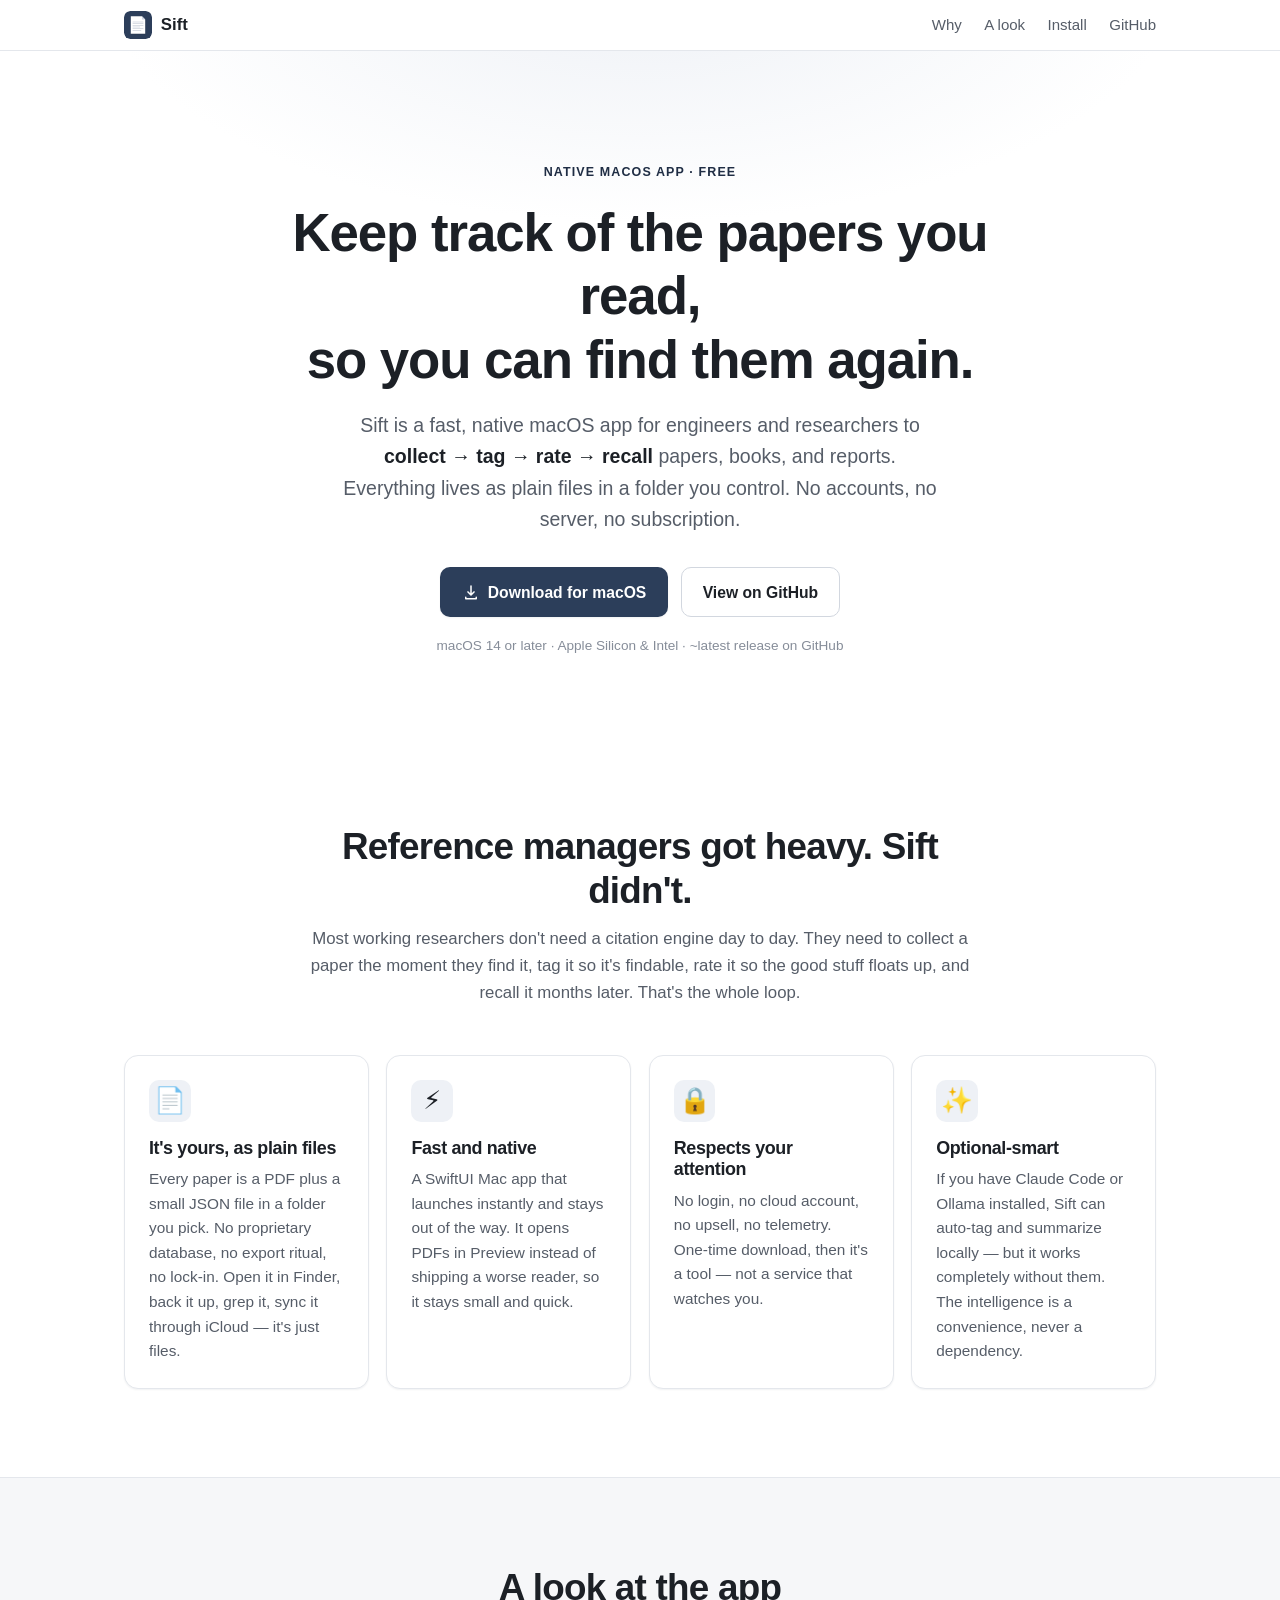
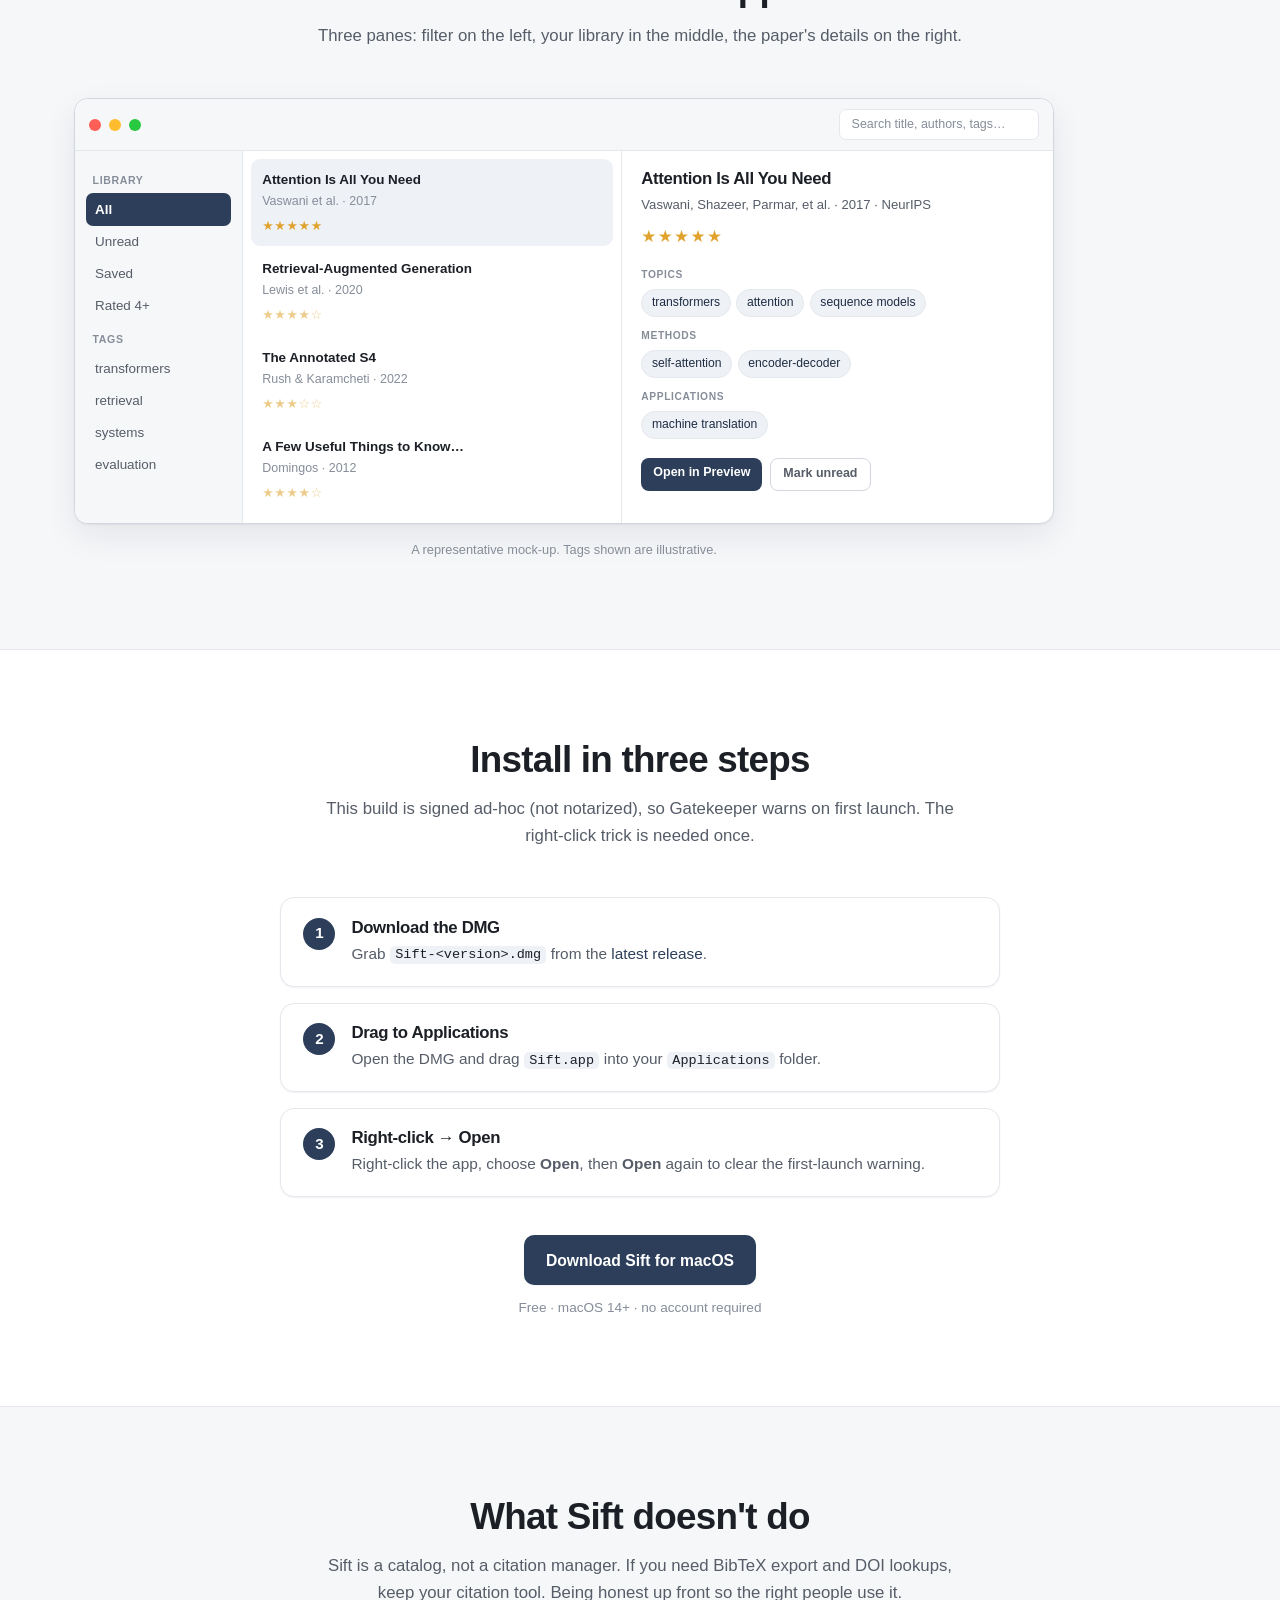
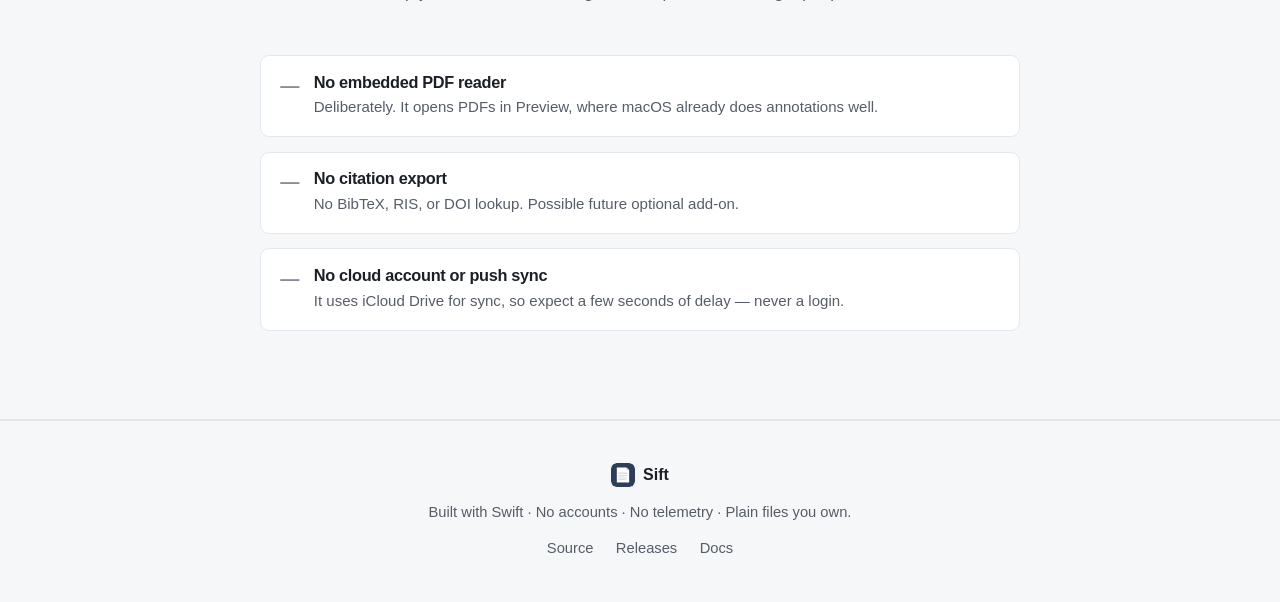
==== docs/index.html @ c51bee99 "Flatten app to repo root, add distribution site + QA/designer agents - Move the Swift package up fro" ====
<!DOCTYPE html>
<html lang="en">
<head>
  <meta charset="UTF-8">
  <meta name="viewport" content="width=device-width, initial-scale=1.0">
  <title>Sift — collect, tag, rate, recall your papers</title>
  <meta name="description" content="Sift is a fast, native macOS app for engineers and researchers to collect, tag, rate, and recall papers, books, and reports. Plain files, no accounts, no telemetry. Free.">

  <!-- Open Graph / social -->
  <meta property="og:title" content="Sift — collect, tag, rate, recall your papers">
  <meta property="og:description" content="A fast, native macOS catalog for the papers you read. Plain files on disk, no accounts, no subscription.">
  <meta property="og:type" content="website">
  <meta property="og:url" content="https://abhiramm7.github.io/sift/">

  <link rel="icon" href="assets/sift-icon.svg" type="image/svg+xml">
  <link rel="stylesheet" href="style.css">
</head>
<body>
  <a class="skip-link" href="#main">Skip to content</a>

  <header class="site-header">
    <nav class="nav" aria-label="Primary">
      <a class="brand" href="#top" aria-label="Sift home">
        <img class="brand-mark" src="assets/sift-icon.svg" alt="" width="28" height="28" aria-hidden="true">
        <span class="brand-name">Sift</span>
      </a>
      <ul class="nav-links">
        <li><a href="#why">Why</a></li>
        <li><a href="#look">A look</a></li>
        <li><a href="#install">Install</a></li>
        <li><a href="https://github.com/abhiramm7/sift">GitHub</a></li>
      </ul>
    </nav>
  </header>

  <main id="main">
    <!-- ============ HERO ============ -->
    <section class="hero" id="top">
      <div class="hero-inner">
        <p class="eyebrow">Native macOS app · Free</p>
        <h1 class="hero-title">Keep track of the papers you read,<br>so you can find them again.</h1>
        <p class="hero-sub">
          Sift is a fast, native macOS app for engineers and researchers to
          <strong>collect&nbsp;→ tag&nbsp;→ rate&nbsp;→ recall</strong>
          papers, books, and reports. Everything lives as plain files in a folder
          you control. No accounts, no server, no subscription.
        </p>

        <div class="cta-row">
          <a class="btn btn-primary" href="https://github.com/abhiramm7/sift/releases/latest">
            <svg class="btn-icon" width="18" height="18" viewBox="0 0 24 24" fill="currentColor" aria-hidden="true">
              <path d="M12 3a1 1 0 0 1 1 1v9.6l2.3-2.3a1 1 0 1 1 1.4 1.4l-4 4a1 1 0 0 1-1.4 0l-4-4a1 1 0 1 1 1.4-1.4l2.3 2.3V4a1 1 0 0 1 1-1zM5 18a1 1 0 0 1 1 1v1h12v-1a1 1 0 1 1 2 0v2a1 1 0 0 1-1 1H5a1 1 0 0 1-1-1v-2a1 1 0 0 1 1-1z"/>
            </svg>
            Download for macOS
          </a>
          <a class="btn btn-ghost" href="https://github.com/abhiramm7/sift">View on GitHub</a>
        </div>
        <p class="hero-fineprint">macOS 14 or later · Apple Silicon &amp; Intel · ~latest release on GitHub</p>
      </div>
    </section>

    <!-- ============ WHY / VALUE CARDS ============ -->
    <section class="section" id="why" aria-labelledby="why-h">
      <div class="section-head">
        <h2 id="why-h">Reference managers got heavy. Sift didn't.</h2>
        <p class="section-lede">
          Most working researchers don't need a citation engine day to day. They
          need to collect a paper the moment they find it, tag it so it's
          findable, rate it so the good stuff floats up, and recall it months
          later. That's the whole loop.
        </p>
      </div>

      <ul class="cards" role="list">
        <li class="card">
          <div class="card-icon" aria-hidden="true">📄</div>
          <h3>It's yours, as plain files</h3>
          <p>Every paper is a PDF plus a small JSON file in a folder you pick. No
          proprietary database, no export ritual, no lock-in. Open it in Finder,
          back it up, grep it, sync it through iCloud — it's just files.</p>
        </li>
        <li class="card">
          <div class="card-icon" aria-hidden="true">⚡</div>
          <h3>Fast and native</h3>
          <p>A SwiftUI Mac app that launches instantly and stays out of the way.
          It opens PDFs in Preview instead of shipping a worse reader, so it
          stays small and quick.</p>
        </li>
        <li class="card">
          <div class="card-icon" aria-hidden="true">🔒</div>
          <h3>Respects your attention</h3>
          <p>No login, no cloud account, no upsell, no telemetry. One-time
          download, then it's a tool — not a service that watches you.</p>
        </li>
        <li class="card">
          <div class="card-icon" aria-hidden="true">✨</div>
          <h3>Optional-smart</h3>
          <p>If you have Claude Code or Ollama installed, Sift can auto-tag and
          summarize locally — but it works completely without them. The
          intelligence is a convenience, never a dependency.</p>
        </li>
      </ul>
    </section>

    <!-- ============ A LOOK AT THE APP ============ -->
    <!--
      NOTE: This is a pure CSS/HTML mock of Sift's three-pane UI, used because
      no real screenshot asset exists yet. To replace it with a real screenshot:
        1. Drop a PNG (ideally @2x, ~1600px wide) at docs/assets/sift-screenshot.png
           with a matching alt description.
        2. Replace the entire <div class="mock"> ... </div> block below with:
           <img src="assets/sift-screenshot.png"
                alt="Sift's three-pane window: filter sidebar, paper list, and a detail pane with tag chips and a star rating."
                class="app-shot" width="1200" height="760" loading="lazy">
    -->
    <section class="section section-alt" id="look" aria-labelledby="look-h">
      <div class="section-head">
        <h2 id="look-h">A look at the app</h2>
        <p class="section-lede">Three panes: filter on the left, your library in
        the middle, the paper's details on the right.</p>
      </div>

      <figure class="mock-wrap">
        <div class="mock" role="img" aria-label="Mock of Sift's three-pane window. Left: filters for All, Unread, Saved, Rated 4+, and tags. Middle: a list of papers with titles, authors, and years. Right: a detail pane showing a paper's title, a five-star rating, and tag chips grouped by Topics, Methods, and Applications.">
          <!-- Title bar -->
          <div class="mock-titlebar" aria-hidden="true">
            <span class="traffic red"></span>
            <span class="traffic yellow"></span>
            <span class="traffic green"></span>
            <span class="mock-searchbar">Search title, authors, tags…</span>
          </div>

          <div class="mock-body" aria-hidden="true">
            <!-- Sidebar -->
            <aside class="mock-sidebar">
              <p class="mock-grouplabel">Library</p>
              <ul>
                <li class="active">All</li>
                <li>Unread</li>
                <li>Saved</li>
                <li>Rated 4+</li>
              </ul>
              <p class="mock-grouplabel">Tags</p>
              <ul>
                <li>transformers</li>
                <li>retrieval</li>
                <li>systems</li>
                <li>evaluation</li>
              </ul>
            </aside>

            <!-- Paper list -->
            <section class="mock-list">
              <div class="mock-row active">
                <div class="mock-row-title">Attention Is All You Need</div>
                <div class="mock-row-meta">Vaswani et al. · 2017</div>
                <div class="mock-stars" aria-hidden="true">★★★★★</div>
              </div>
              <div class="mock-row">
                <div class="mock-row-title">Retrieval-Augmented Generation</div>
                <div class="mock-row-meta">Lewis et al. · 2020</div>
                <div class="mock-stars dim" aria-hidden="true">★★★★☆</div>
              </div>
              <div class="mock-row">
                <div class="mock-row-title">The Annotated S4</div>
                <div class="mock-row-meta">Rush &amp; Karamcheti · 2022</div>
                <div class="mock-stars dim" aria-hidden="true">★★★☆☆</div>
              </div>
              <div class="mock-row">
                <div class="mock-row-title">A Few Useful Things to Know…</div>
                <div class="mock-row-meta">Domingos · 2012</div>
                <div class="mock-stars dim" aria-hidden="true">★★★★☆</div>
              </div>
            </section>

            <!-- Detail pane -->
            <section class="mock-detail">
              <h4 class="mock-detail-title">Attention Is All You Need</h4>
              <p class="mock-detail-authors">Vaswani, Shazeer, Parmar, et al. · 2017 · NeurIPS</p>
              <div class="mock-detail-stars" aria-hidden="true">★★★★★</div>

              <p class="mock-chip-label">Topics</p>
              <div class="mock-chips">
                <span class="chip">transformers</span>
                <span class="chip">attention</span>
                <span class="chip">sequence models</span>
              </div>

              <p class="mock-chip-label">Methods</p>
              <div class="mock-chips">
                <span class="chip">self-attention</span>
                <span class="chip">encoder-decoder</span>
              </div>

              <p class="mock-chip-label">Applications</p>
              <div class="mock-chips">
                <span class="chip">machine translation</span>
              </div>

              <div class="mock-detail-actions">
                <span class="mock-btn">Open in Preview</span>
                <span class="mock-btn ghost">Mark unread</span>
              </div>
            </section>
          </div>
        </div>
        <figcaption class="mock-caption">A representative mock-up. Tags shown are illustrative.</figcaption>
      </figure>
    </section>

    <!-- ============ INSTALL ============ -->
    <section class="section" id="install" aria-labelledby="install-h">
      <div class="section-head">
        <h2 id="install-h">Install in three steps</h2>
        <p class="section-lede">This build is signed ad-hoc (not notarized), so
        Gatekeeper warns on first launch. The right-click trick is needed once.</p>
      </div>

      <ol class="steps" role="list">
        <li class="step">
          <span class="step-num" aria-hidden="true">1</span>
          <div>
            <h3>Download the DMG</h3>
            <p>Grab <code>Sift-&lt;version&gt;.dmg</code> from the
            <a href="https://github.com/abhiramm7/sift/releases/latest">latest release</a>.</p>
          </div>
        </li>
        <li class="step">
          <span class="step-num" aria-hidden="true">2</span>
          <div>
            <h3>Drag to Applications</h3>
            <p>Open the DMG and drag <code>Sift.app</code> into your
            <code>Applications</code> folder.</p>
          </div>
        </li>
        <li class="step">
          <span class="step-num" aria-hidden="true">3</span>
          <div>
            <h3>Right-click → Open</h3>
            <p>Right-click the app, choose <strong>Open</strong>, then
            <strong>Open</strong> again to clear the first-launch warning.</p>
          </div>
        </li>
      </ol>

      <div class="install-cta">
        <a class="btn btn-primary" href="https://github.com/abhiramm7/sift/releases/latest">Download Sift for macOS</a>
        <p class="hero-fineprint">Free · macOS 14+ · no account required</p>
      </div>
    </section>

    <!-- ============ HONEST SCOPE ============ -->
    <section class="section section-alt" id="scope" aria-labelledby="scope-h">
      <div class="section-head">
        <h2 id="scope-h">What Sift doesn't do</h2>
        <p class="section-lede">Sift is a catalog, not a citation manager. If you
        need BibTeX export and DOI lookups, keep your citation tool. Being honest
        up front so the right people use it.</p>
      </div>

      <ul class="scope-list" role="list">
        <li class="scope-item">
          <span class="scope-x" aria-hidden="true">—</span>
          <div><h3>No embedded PDF reader</h3><p>Deliberately. It opens PDFs in Preview, where macOS already does annotations well.</p></div>
        </li>
        <li class="scope-item">
          <span class="scope-x" aria-hidden="true">—</span>
          <div><h3>No citation export</h3><p>No BibTeX, RIS, or DOI lookup. Possible future optional add-on.</p></div>
        </li>
        <li class="scope-item">
          <span class="scope-x" aria-hidden="true">—</span>
          <div><h3>No cloud account or push sync</h3><p>It uses iCloud Drive for sync, so expect a few seconds of delay — never a login.</p></div>
        </li>
      </ul>
    </section>
  </main>

  <footer class="site-footer">
    <div class="footer-inner">
      <div class="footer-brand">
        <img class="brand-mark" src="assets/sift-icon.svg" alt="" width="24" height="24" aria-hidden="true">
        <span>Sift</span>
      </div>
      <p class="footer-tag">Built with Swift · No accounts · No telemetry · Plain files you own.</p>
      <nav class="footer-links" aria-label="Footer">
        <a href="https://github.com/abhiramm7/sift">Source</a>
        <a href="https://github.com/abhiramm7/sift/releases/latest">Releases</a>
        <a href="https://github.com/abhiramm7/sift#readme">Docs</a>
      </nav>
    </div>
  </footer>
</body>
</html>
---- docs/style.css ----
/* ============================================================
   Sift — distribution site
   Self-contained. System font stack, restrained palette,
   dark mode via prefers-color-scheme, reduced-motion aware.
   ============================================================ */

:root {
  /* Brand: deep navy-slate from the app icon (#2C3E5A) */
  --accent:        #2C3E5A;
  --accent-strong: #1f2d44;
  --accent-tint:   #eef1f6;

  --bg:        #ffffff;
  --bg-alt:    #f6f7f9;
  --surface:   #ffffff;
  --text:      #1c2026;
  --text-soft: #565d68;
  --text-faint:#868d99;
  --border:    #e4e7ec;
  --border-strong: #d2d7df;
  --shadow:    0 1px 2px rgba(20, 28, 45, 0.05), 0 12px 32px rgba(20, 28, 45, 0.08);
  --shadow-sm: 0 1px 2px rgba(20, 28, 45, 0.06);

  --star:      #e0a32e;

  --radius:    14px;
  --radius-sm: 9px;
  --maxw:      1080px;

  --font: -apple-system, BlinkMacSystemFont, "SF Pro Text", "SF Pro",
          "Helvetica Neue", Helvetica, Arial, system-ui, sans-serif;
  --mono: ui-monospace, SFMono-Regular, "SF Mono", Menlo, Consolas, monospace;
}

@media (prefers-color-scheme: dark) {
  :root {
    --accent:        #6f93c9;
    --accent-strong: #88a6d6;
    --accent-tint:   #1b2533;

    --bg:        #0e1116;
    --bg-alt:    #14181f;
    --surface:   #181d25;
    --text:      #e9edf3;
    --text-soft: #aab2bf;
    --text-faint:#7c8493;
    --border:    #262c36;
    --border-strong: #333b48;
    --shadow:    0 1px 2px rgba(0, 0, 0, 0.4), 0 16px 40px rgba(0, 0, 0, 0.5);
    --shadow-sm: 0 1px 2px rgba(0, 0, 0, 0.4);
    --star:      #e9b84a;
  }
}

/* ---------- reset / base ---------- */
*, *::before, *::after { box-sizing: border-box; }

html { scroll-behavior: smooth; }
@media (prefers-reduced-motion: reduce) {
  html { scroll-behavior: auto; }
  *, *::before, *::after {
    animation-duration: 0.001ms !important;
    animation-iteration-count: 1 !important;
    transition-duration: 0.001ms !important;
  }
}

body {
  margin: 0;
  font-family: var(--font);
  color: var(--text);
  background: var(--bg);
  line-height: 1.6;
  -webkit-font-smoothing: antialiased;
  text-rendering: optimizeLegibility;
}

h1, h2, h3, h4 { line-height: 1.2; letter-spacing: -0.02em; margin: 0; }
p { margin: 0; }
a { color: var(--accent); text-decoration: none; }
a:hover { text-decoration: underline; }
code {
  font-family: var(--mono);
  font-size: 0.88em;
  background: var(--accent-tint);
  color: var(--text);
  padding: 0.1em 0.4em;
  border-radius: 5px;
}

img { max-width: 100%; height: auto; }

/* ---------- accessibility helpers ---------- */
.skip-link {
  position: absolute;
  left: -999px;
  top: 0;
  background: var(--accent);
  color: #fff;
  padding: 0.6rem 1rem;
  border-radius: 0 0 8px 0;
  z-index: 100;
}
.skip-link:focus { left: 0; }

:focus-visible {
  outline: 2px solid var(--accent);
  outline-offset: 2px;
  border-radius: 4px;
}

/* ---------- header / nav ---------- */
.site-header {
  position: sticky;
  top: 0;
  z-index: 50;
  background: color-mix(in srgb, var(--bg) 82%, transparent);
  backdrop-filter: saturate(180%) blur(14px);
  -webkit-backdrop-filter: saturate(180%) blur(14px);
  border-bottom: 1px solid var(--border);
}
.nav {
  max-width: var(--maxw);
  margin: 0 auto;
  padding: 0.7rem 1.5rem;
  display: flex;
  align-items: center;
  justify-content: space-between;
  gap: 1rem;
}
.brand {
  display: inline-flex;
  align-items: center;
  gap: 0.55rem;
  font-weight: 650;
  font-size: 1.05rem;
  color: var(--text);
}
.brand:hover { text-decoration: none; }
.brand-mark { border-radius: 6px; display: block; }
.nav-links {
  display: flex;
  gap: 1.4rem;
  list-style: none;
  margin: 0;
  padding: 0;
  font-size: 0.94rem;
}
.nav-links a { color: var(--text-soft); }
.nav-links a:hover { color: var(--text); text-decoration: none; }
@media (max-width: 560px) {
  .nav-links { gap: 1rem; font-size: 0.86rem; }
  .nav-links li:nth-child(2) { display: none; } /* hide "A look" on tiny screens */
}

/* ---------- buttons ---------- */
.btn {
  display: inline-flex;
  align-items: center;
  gap: 0.5rem;
  font-weight: 600;
  font-size: 0.98rem;
  padding: 0.72rem 1.3rem;
  border-radius: 10px;
  border: 1px solid transparent;
  cursor: pointer;
  transition: transform 0.12s ease, box-shadow 0.12s ease, background 0.12s ease;
}
.btn:hover { text-decoration: none; }
.btn:active { transform: translateY(1px); }
.btn-primary {
  background: var(--accent);
  color: #fff;
  box-shadow: var(--shadow-sm);
}
@media (prefers-color-scheme: dark) {
  .btn-primary { color: #0e1116; }
}
.btn-primary:hover { background: var(--accent-strong); box-shadow: var(--shadow); }
.btn-ghost {
  background: var(--surface);
  color: var(--text);
  border-color: var(--border-strong);
}
.btn-ghost:hover { background: var(--bg-alt); }
.btn-icon { flex: none; }

/* ---------- hero ---------- */
.hero {
  text-align: center;
  padding: clamp(3.5rem, 9vw, 7rem) 1.5rem clamp(3rem, 7vw, 5rem);
  background:
    radial-gradient(ellipse 60% 50% at 50% -10%, var(--accent-tint), transparent 70%);
}
.hero-inner { max-width: 760px; margin: 0 auto; }
.eyebrow {
  text-transform: uppercase;
  letter-spacing: 0.09em;
  font-size: 0.78rem;
  font-weight: 650;
  color: var(--accent-strong);
  margin-bottom: 1.1rem;
}
.hero-title {
  font-size: clamp(2rem, 5.4vw, 3.3rem);
  font-weight: 720;
  margin-bottom: 1.2rem;
}
.hero-sub {
  font-size: clamp(1.05rem, 2.1vw, 1.22rem);
  color: var(--text-soft);
  max-width: 600px;
  margin: 0 auto 2rem;
}
.hero-sub strong { color: var(--text); font-weight: 650; }
.cta-row {
  display: flex;
  gap: 0.8rem;
  justify-content: center;
  flex-wrap: wrap;
  margin-bottom: 1.1rem;
}
.hero-fineprint {
  font-size: 0.85rem;
  color: var(--text-faint);
}

/* ---------- sections ---------- */
.section {
  max-width: var(--maxw);
  margin: 0 auto;
  padding: clamp(3rem, 7vw, 5.5rem) 1.5rem;
}
.section-alt {
  max-width: none;
  background: var(--bg-alt);
  border-top: 1px solid var(--border);
  border-bottom: 1px solid var(--border);
}
.section-alt > * { max-width: var(--maxw); margin-left: auto; margin-right: auto; }
.section-head { max-width: 660px; margin: 0 auto clamp(2rem, 4vw, 3rem); text-align: center; }
.section-head h2 {
  font-size: clamp(1.6rem, 3.6vw, 2.3rem);
  font-weight: 700;
  margin-bottom: 0.85rem;
}
.section-lede { color: var(--text-soft); font-size: 1.05rem; }

/* ---------- value cards ---------- */
.cards {
  list-style: none;
  margin: 0;
  padding: 0;
  display: grid;
  grid-template-columns: repeat(auto-fit, minmax(240px, 1fr));
  gap: 1.1rem;
}
.card {
  background: var(--surface);
  border: 1px solid var(--border);
  border-radius: var(--radius);
  padding: 1.5rem;
  box-shadow: var(--shadow-sm);
  transition: transform 0.15s ease, box-shadow 0.15s ease;
}
.card:hover { transform: translateY(-2px); box-shadow: var(--shadow); }
.card-icon {
  font-size: 1.6rem;
  width: 2.6rem; height: 2.6rem;
  display: flex; align-items: center; justify-content: center;
  background: var(--accent-tint);
  border-radius: 10px;
  margin-bottom: 1rem;
}
.card h3 { font-size: 1.12rem; margin-bottom: 0.5rem; }
.card p { color: var(--text-soft); font-size: 0.96rem; }

/* ---------- app mock (three-pane UI) ---------- */
.mock-wrap { margin: 0; }
.mock {
  max-width: 980px;
  margin: 0 auto;
  background: var(--surface);
  border: 1px solid var(--border-strong);
  border-radius: var(--radius);
  overflow: hidden;
  box-shadow: var(--shadow);
}
.mock-titlebar {
  display: flex;
  align-items: center;
  gap: 0.5rem;
  padding: 0.6rem 0.85rem;
  background: var(--bg-alt);
  border-bottom: 1px solid var(--border);
}
.traffic { width: 12px; height: 12px; border-radius: 50%; display: inline-block; }
.traffic.red { background: #ff5f57; }
.traffic.yellow { background: #febc2e; }
.traffic.green { background: #28c840; }
.mock-searchbar {
  margin-left: auto;
  font-size: 0.78rem;
  color: var(--text-faint);
  background: var(--surface);
  border: 1px solid var(--border);
  border-radius: 7px;
  padding: 0.3rem 0.7rem;
  min-width: 200px;
}

.mock-body {
  display: grid;
  grid-template-columns: 168px 1.1fr 1.25fr;
  min-height: 340px;
  font-size: 0.84rem;
}
.mock-sidebar {
  border-right: 1px solid var(--border);
  padding: 0.9rem 0.7rem;
  background: var(--bg-alt);
}
.mock-grouplabel {
  text-transform: uppercase;
  font-size: 0.66rem;
  letter-spacing: 0.06em;
  color: var(--text-faint);
  margin: 0.4rem 0.4rem 0.3rem;
  font-weight: 650;
}
.mock-sidebar ul { list-style: none; margin: 0 0 0.6rem; padding: 0; }
.mock-sidebar li {
  padding: 0.33rem 0.55rem;
  border-radius: 7px;
  color: var(--text-soft);
}
.mock-sidebar li.active { background: var(--accent); color: #fff; font-weight: 600; }
@media (prefers-color-scheme: dark) {
  .mock-sidebar li.active { color: #0e1116; }
}

.mock-list { border-right: 1px solid var(--border); padding: 0.5rem; }
.mock-row {
  padding: 0.6rem 0.7rem;
  border-radius: 9px;
  margin-bottom: 0.15rem;
}
.mock-row.active { background: var(--accent-tint); }
.mock-row-title { font-weight: 600; color: var(--text); }
.mock-row-meta { color: var(--text-faint); font-size: 0.78rem; margin-top: 0.1rem; }
.mock-stars { color: var(--star); font-size: 0.8rem; margin-top: 0.25rem; letter-spacing: 0.05em; }
.mock-stars.dim { color: var(--star); opacity: 0.55; }

.mock-detail { padding: 1.1rem 1.2rem; }
.mock-detail-title { font-size: 1.05rem; margin-bottom: 0.3rem; }
.mock-detail-authors { color: var(--text-soft); font-size: 0.82rem; margin-bottom: 0.6rem; }
.mock-detail-stars { color: var(--star); font-size: 1.05rem; letter-spacing: 0.08em; margin-bottom: 1rem; }
.mock-chip-label {
  text-transform: uppercase;
  font-size: 0.64rem;
  letter-spacing: 0.06em;
  color: var(--text-faint);
  font-weight: 650;
  margin: 0.7rem 0 0.35rem;
}
.mock-chips { display: flex; flex-wrap: wrap; gap: 0.35rem; }
.chip {
  font-size: 0.76rem;
  padding: 0.2rem 0.6rem;
  border-radius: 999px;
  background: var(--accent-tint);
  color: var(--accent-strong);
  border: 1px solid var(--border);
}
.mock-detail-actions { display: flex; gap: 0.5rem; margin-top: 1.2rem; flex-wrap: wrap; }
.mock-btn {
  font-size: 0.78rem;
  font-weight: 600;
  padding: 0.34rem 0.75rem;
  border-radius: 8px;
  background: var(--accent);
  color: #fff;
}
@media (prefers-color-scheme: dark) { .mock-btn { color: #0e1116; } }
.mock-btn.ghost { background: var(--surface); color: var(--text-soft); border: 1px solid var(--border-strong); }

.mock-caption {
  text-align: center;
  color: var(--text-faint);
  font-size: 0.8rem;
  margin-top: 1rem;
}

/* collapse the mock to two, then one column on narrow screens */
@media (max-width: 720px) {
  .mock-body { grid-template-columns: 130px 1fr; }
  .mock-detail { display: none; }
}
@media (max-width: 460px) {
  .mock-body { grid-template-columns: 1fr; }
  .mock-sidebar { display: none; }
}

/* ---------- install steps ---------- */
.steps {
  list-style: none;
  margin: 0 auto;
  padding: 0;
  max-width: 720px;
  display: grid;
  gap: 1rem;
}
.step {
  display: flex;
  gap: 1rem;
  align-items: flex-start;
  background: var(--surface);
  border: 1px solid var(--border);
  border-radius: var(--radius);
  padding: 1.2rem 1.4rem;
  box-shadow: var(--shadow-sm);
}
.step-num {
  flex: none;
  width: 2rem; height: 2rem;
  border-radius: 50%;
  background: var(--accent);
  color: #fff;
  display: flex; align-items: center; justify-content: center;
  font-weight: 700;
  font-size: 0.95rem;
}
@media (prefers-color-scheme: dark) { .step-num { color: #0e1116; } }
.step h3 { font-size: 1.05rem; margin-bottom: 0.25rem; }
.step p { color: var(--text-soft); font-size: 0.96rem; }
.install-cta { text-align: center; margin-top: 2.4rem; }
.install-cta .hero-fineprint { margin-top: 0.7rem; }

/* ---------- scope list ---------- */
.scope-list {
  list-style: none;
  margin: 0 auto;
  padding: 0;
  max-width: 760px;
  display: grid;
  gap: 0.9rem;
}
.scope-item {
  display: flex;
  gap: 0.9rem;
  align-items: flex-start;
  background: var(--surface);
  border: 1px solid var(--border);
  border-radius: var(--radius-sm);
  padding: 1.05rem 1.2rem;
}
.scope-x {
  flex: none;
  color: var(--text-faint);
  font-weight: 700;
  font-size: 1.2rem;
  line-height: 1.4;
}
.scope-item h3 { font-size: 1.02rem; margin-bottom: 0.2rem; }
.scope-item p { color: var(--text-soft); font-size: 0.94rem; }

/* ---------- footer ---------- */
.site-footer {
  border-top: 1px solid var(--border);
  background: var(--bg-alt);
  padding: 2.6rem 1.5rem;
}
.footer-inner {
  max-width: var(--maxw);
  margin: 0 auto;
  display: flex;
  flex-direction: column;
  align-items: center;
  gap: 0.8rem;
  text-align: center;
}
.footer-brand {
  display: inline-flex;
  align-items: center;
  gap: 0.5rem;
  font-weight: 650;
  color: var(--text);
}
.footer-tag { color: var(--text-soft); font-size: 0.92rem; }
.footer-links { display: flex; gap: 1.4rem; font-size: 0.92rem; }
.footer-links a { color: var(--text-soft); }
.footer-links a:hover { color: var(--text); }
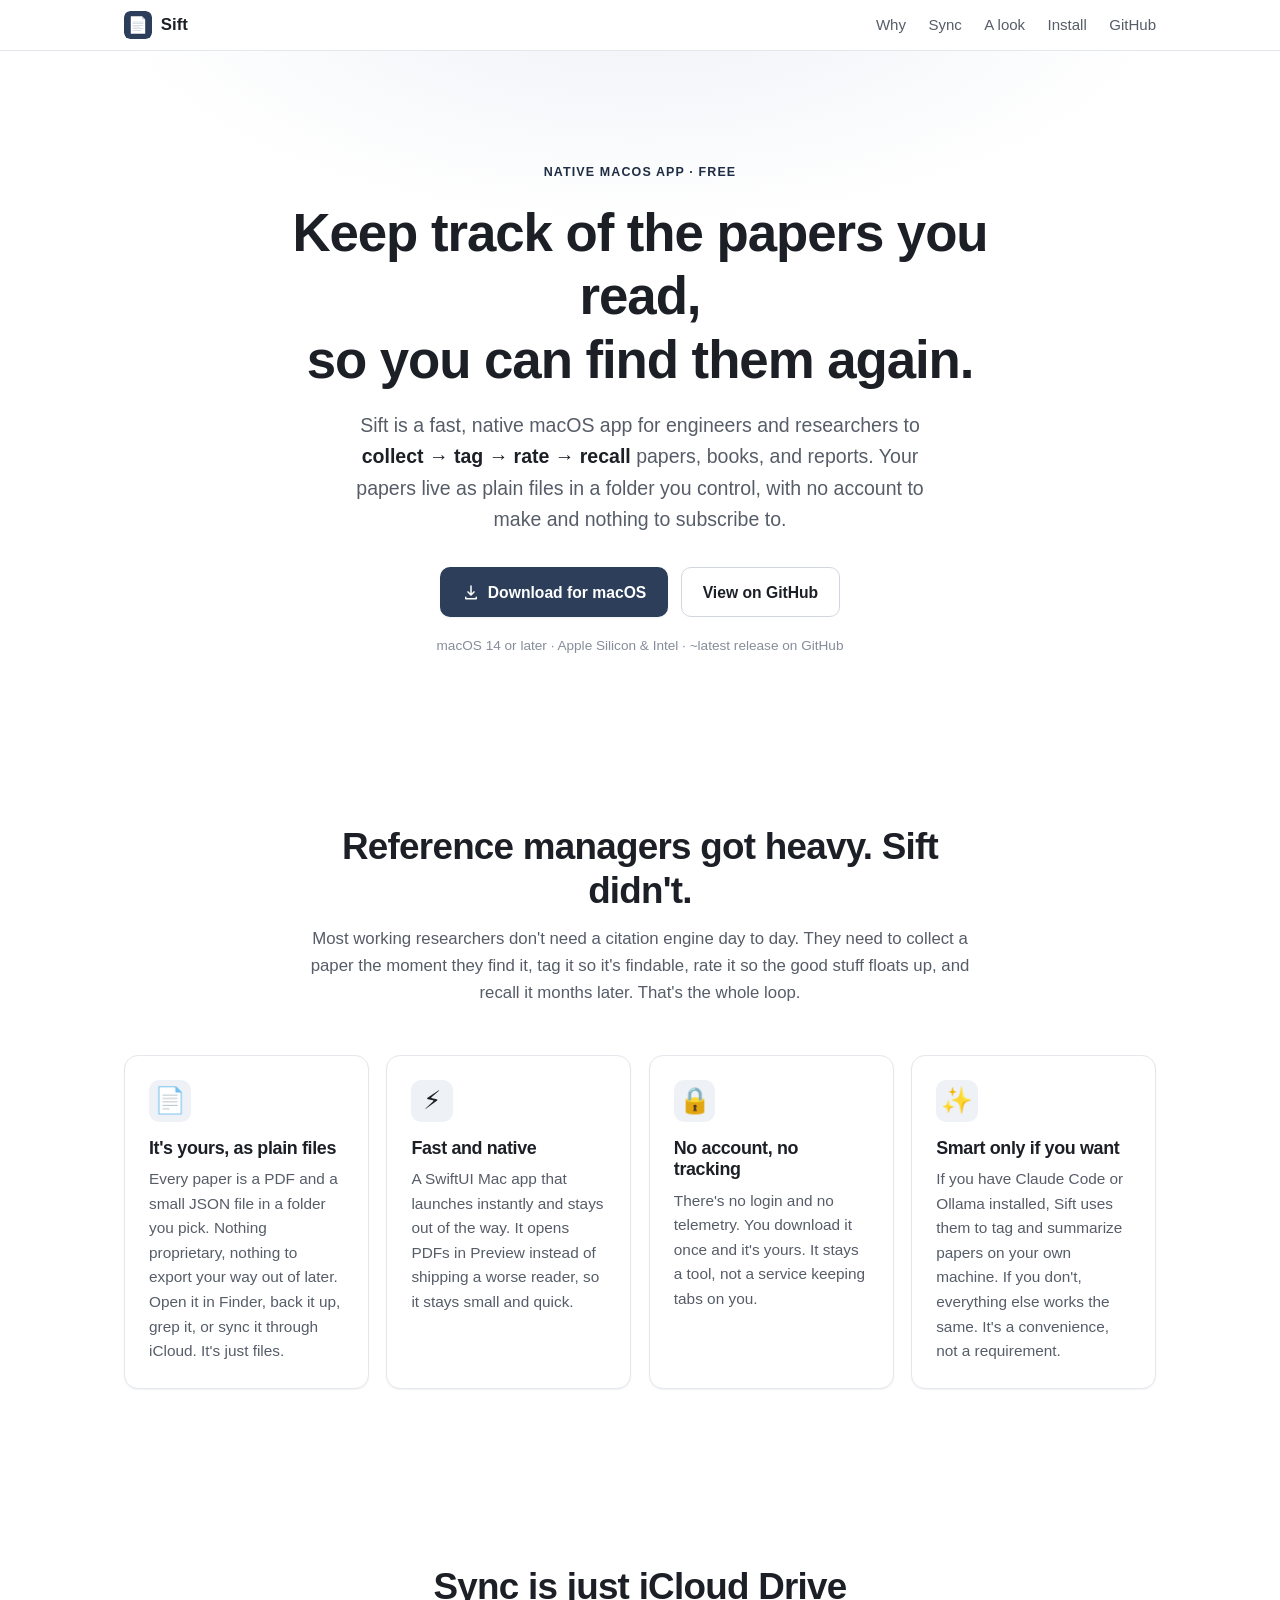
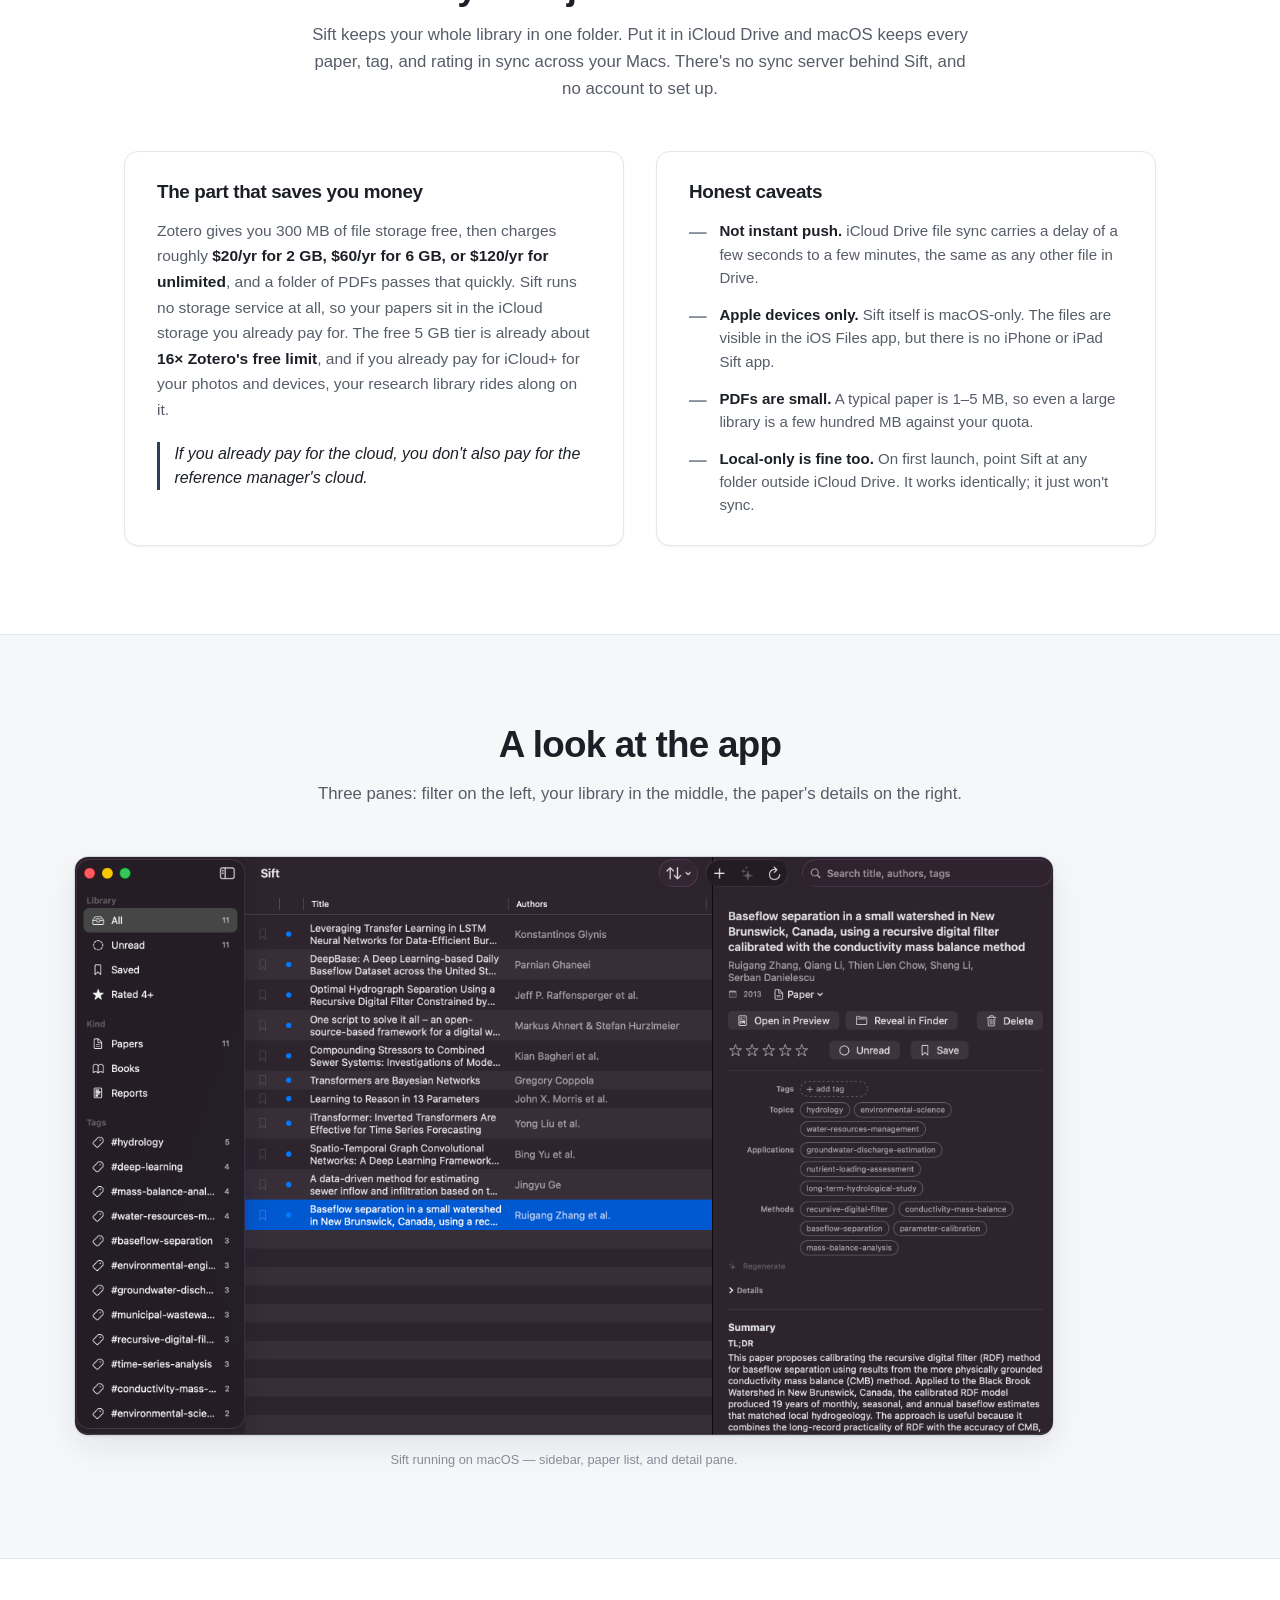
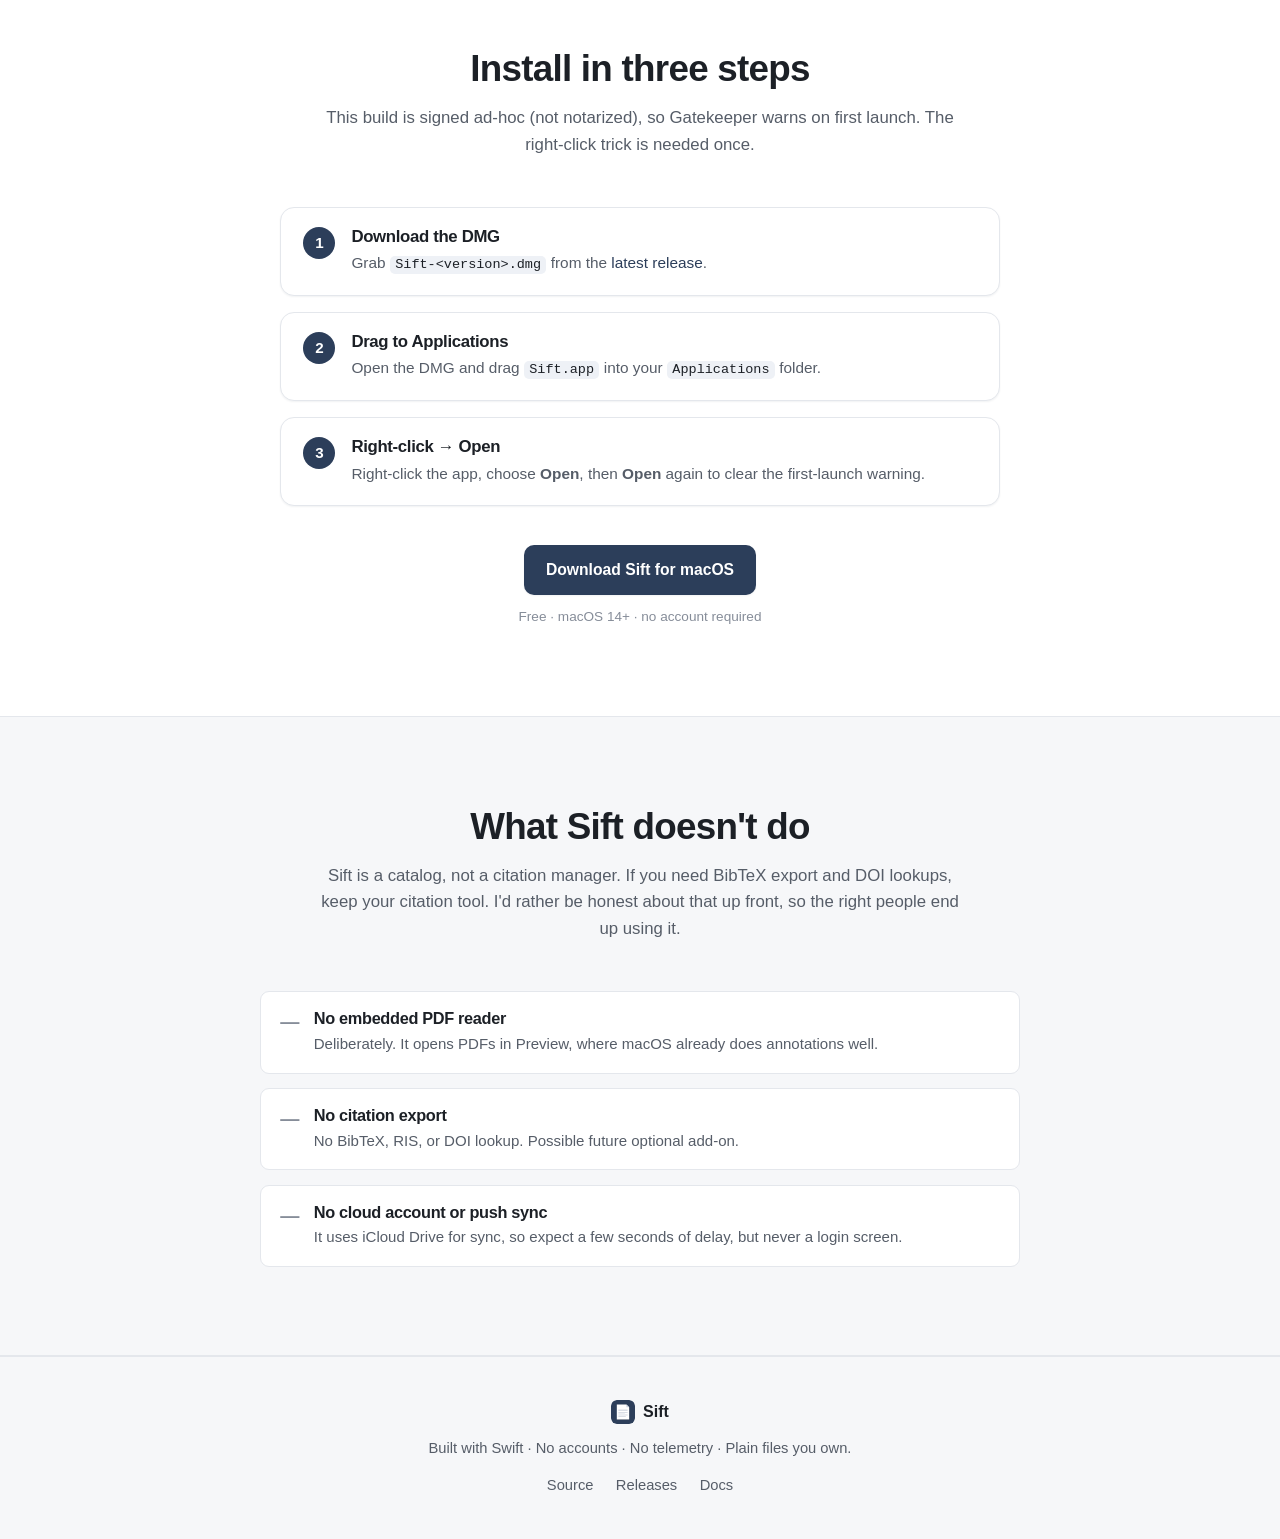
==== commit ecb14ee9: "Add GPLv3 license, real screenshot, iCloud-sync section; humanize copy - Add LICENSE (GNU GPLv3) and" ====
--- a/docs/index.html
+++ b/docs/index.html
@@ -26,6 +26,7 @@
       </a>
       <ul class="nav-links">
         <li><a href="#why">Why</a></li>
+        <li><a href="#sync">Sync</a></li>
         <li><a href="#look">A look</a></li>
         <li><a href="#install">Install</a></li>
         <li><a href="https://github.com/abhiramm7/sift">GitHub</a></li>
@@ -42,8 +43,8 @@
         <p class="hero-sub">
           Sift is a fast, native macOS app for engineers and researchers to
           <strong>collect&nbsp;→ tag&nbsp;→ rate&nbsp;→ recall</strong>
-          papers, books, and reports. Everything lives as plain files in a folder
-          you control. No accounts, no server, no subscription.
+          papers, books, and reports. Your papers live as plain files in a folder
+          you control, with no account to make and nothing to subscribe to.
         </p>
 
         <div class="cta-row">
@@ -75,9 +76,9 @@
         <li class="card">
           <div class="card-icon" aria-hidden="true">📄</div>
           <h3>It's yours, as plain files</h3>
-          <p>Every paper is a PDF plus a small JSON file in a folder you pick. No
-          proprietary database, no export ritual, no lock-in. Open it in Finder,
-          back it up, grep it, sync it through iCloud — it's just files.</p>
+          <p>Every paper is a PDF and a small JSON file in a folder you pick.
+          Nothing proprietary, nothing to export your way out of later. Open it in
+          Finder, back it up, grep it, or sync it through iCloud. It's just files.</p>
         </li>
         <li class="card">
           <div class="card-icon" aria-hidden="true">⚡</div>
@@ -88,31 +89,85 @@
         </li>
         <li class="card">
           <div class="card-icon" aria-hidden="true">🔒</div>
-          <h3>Respects your attention</h3>
-          <p>No login, no cloud account, no upsell, no telemetry. One-time
-          download, then it's a tool — not a service that watches you.</p>
+          <h3>No account, no tracking</h3>
+          <p>There's no login and no telemetry. You download it once and it's
+          yours. It stays a tool, not a service keeping tabs on you.</p>
         </li>
         <li class="card">
           <div class="card-icon" aria-hidden="true">✨</div>
-          <h3>Optional-smart</h3>
-          <p>If you have Claude Code or Ollama installed, Sift can auto-tag and
-          summarize locally — but it works completely without them. The
-          intelligence is a convenience, never a dependency.</p>
+          <h3>Smart only if you want</h3>
+          <p>If you have Claude Code or Ollama installed, Sift uses them to tag
+          and summarize papers on your own machine. If you don't, everything else
+          works the same. It's a convenience, not a requirement.</p>
         </li>
       </ul>
     </section>
 
+    <!-- ============ SYNC ============ -->
+    <section class="section" id="sync" aria-labelledby="sync-h">
+      <div class="section-head">
+        <h2 id="sync-h">Sync is just iCloud Drive</h2>
+        <p class="section-lede">
+          Sift keeps your whole library in one folder. Put it in iCloud Drive and
+          macOS keeps every paper, tag, and rating in sync across your Macs.
+          There's no sync server behind Sift, and no account to set up.
+        </p>
+      </div>
+
+      <div class="sync-layout">
+        <div class="sync-pitch">
+          <h3 class="sync-money-head">The part that saves you money</h3>
+          <p class="sync-money-body">
+            Zotero gives you 300&nbsp;MB of file storage free, then charges roughly
+            <strong>$20/yr for 2&nbsp;GB, $60/yr for 6&nbsp;GB, or $120/yr for unlimited</strong>,
+            and a folder of PDFs passes that quickly. Sift runs no storage service at all,
+            so your papers sit in the iCloud storage you already pay for. The free 5&nbsp;GB
+            tier is already about <strong>16&times; Zotero's free limit</strong>, and if you
+            already pay for iCloud+ for your photos and devices, your research library
+            rides along on it.
+          </p>
+          <p class="sync-tagline">If you already pay for the cloud, you don't also pay for the reference manager's cloud.</p>
+        </div>
+
+        <aside class="sync-caveats" aria-label="Sync caveats">
+          <h3 class="caveats-head">Honest caveats</h3>
+          <ul class="caveats-list" role="list">
+            <li>
+              <span class="caveat-icon" aria-hidden="true">—</span>
+              <div>
+                <strong>Not instant push.</strong> iCloud Drive file sync carries a
+                delay of a few seconds to a few minutes, the same as any other file in Drive.
+              </div>
+            </li>
+            <li>
+              <span class="caveat-icon" aria-hidden="true">—</span>
+              <div>
+                <strong>Apple devices only.</strong> Sift itself is macOS-only.
+                The files are visible in the iOS Files app, but there is no
+                iPhone or iPad Sift app.
+              </div>
+            </li>
+            <li>
+              <span class="caveat-icon" aria-hidden="true">—</span>
+              <div>
+                <strong>PDFs are small.</strong> A typical paper is 1–5&nbsp;MB,
+                so even a large library is a few hundred MB against your quota.
+              </div>
+            </li>
+            <li>
+              <span class="caveat-icon" aria-hidden="true">—</span>
+              <div>
+                <strong>Local-only is fine too.</strong> On first launch, point
+                Sift at any folder outside iCloud Drive. It works identically;
+                it just won't sync.
+              </div>
+            </li>
+          </ul>
+        </aside>
+      </div>
+    </section>
+
     <!-- ============ A LOOK AT THE APP ============ -->
-    <!--
-      NOTE: This is a pure CSS/HTML mock of Sift's three-pane UI, used because
-      no real screenshot asset exists yet. To replace it with a real screenshot:
-        1. Drop a PNG (ideally @2x, ~1600px wide) at docs/assets/sift-screenshot.png
-           with a matching alt description.
-        2. Replace the entire <div class="mock"> ... </div> block below with:
-           <img src="assets/sift-screenshot.png"
-                alt="Sift's three-pane window: filter sidebar, paper list, and a detail pane with tag chips and a star rating."
-                class="app-shot" width="1200" height="760" loading="lazy">
-    -->
     <section class="section section-alt" id="look" aria-labelledby="look-h">
       <div class="section-head">
         <h2 id="look-h">A look at the app</h2>
@@ -120,91 +175,16 @@
         the middle, the paper's details on the right.</p>
       </div>
 
-      <figure class="mock-wrap">
-        <div class="mock" role="img" aria-label="Mock of Sift's three-pane window. Left: filters for All, Unread, Saved, Rated 4+, and tags. Middle: a list of papers with titles, authors, and years. Right: a detail pane showing a paper's title, a five-star rating, and tag chips grouped by Topics, Methods, and Applications.">
-          <!-- Title bar -->
-          <div class="mock-titlebar" aria-hidden="true">
-            <span class="traffic red"></span>
-            <span class="traffic yellow"></span>
-            <span class="traffic green"></span>
-            <span class="mock-searchbar">Search title, authors, tags…</span>
-          </div>
-
-          <div class="mock-body" aria-hidden="true">
-            <!-- Sidebar -->
-            <aside class="mock-sidebar">
-              <p class="mock-grouplabel">Library</p>
-              <ul>
-                <li class="active">All</li>
-                <li>Unread</li>
-                <li>Saved</li>
-                <li>Rated 4+</li>
-              </ul>
-              <p class="mock-grouplabel">Tags</p>
-              <ul>
-                <li>transformers</li>
-                <li>retrieval</li>
-                <li>systems</li>
-                <li>evaluation</li>
-              </ul>
-            </aside>
-
-            <!-- Paper list -->
-            <section class="mock-list">
-              <div class="mock-row active">
-                <div class="mock-row-title">Attention Is All You Need</div>
-                <div class="mock-row-meta">Vaswani et al. · 2017</div>
-                <div class="mock-stars" aria-hidden="true">★★★★★</div>
-              </div>
-              <div class="mock-row">
-                <div class="mock-row-title">Retrieval-Augmented Generation</div>
-                <div class="mock-row-meta">Lewis et al. · 2020</div>
-                <div class="mock-stars dim" aria-hidden="true">★★★★☆</div>
-              </div>
-              <div class="mock-row">
-                <div class="mock-row-title">The Annotated S4</div>
-                <div class="mock-row-meta">Rush &amp; Karamcheti · 2022</div>
-                <div class="mock-stars dim" aria-hidden="true">★★★☆☆</div>
-              </div>
-              <div class="mock-row">
-                <div class="mock-row-title">A Few Useful Things to Know…</div>
-                <div class="mock-row-meta">Domingos · 2012</div>
-                <div class="mock-stars dim" aria-hidden="true">★★★★☆</div>
-              </div>
-            </section>
-
-            <!-- Detail pane -->
-            <section class="mock-detail">
-              <h4 class="mock-detail-title">Attention Is All You Need</h4>
-              <p class="mock-detail-authors">Vaswani, Shazeer, Parmar, et al. · 2017 · NeurIPS</p>
-              <div class="mock-detail-stars" aria-hidden="true">★★★★★</div>
-
-              <p class="mock-chip-label">Topics</p>
-              <div class="mock-chips">
-                <span class="chip">transformers</span>
-                <span class="chip">attention</span>
-                <span class="chip">sequence models</span>
-              </div>
-
-              <p class="mock-chip-label">Methods</p>
-              <div class="mock-chips">
-                <span class="chip">self-attention</span>
-                <span class="chip">encoder-decoder</span>
-              </div>
-
-              <p class="mock-chip-label">Applications</p>
-              <div class="mock-chips">
-                <span class="chip">machine translation</span>
-              </div>
-
-              <div class="mock-detail-actions">
-                <span class="mock-btn">Open in Preview</span>
-                <span class="mock-btn ghost">Mark unread</span>
-              </div>
-            </section>
-          </div>
-        </div>
-        <figcaption class="mock-caption">A representative mock-up. Tags shown are illustrative.</figcaption>
+      <figure class="shot-wrap">
+        <img
+          src="assets/sift-screenshot.png"
+          alt="Sift's three-pane window. Left sidebar shows Library filters (All, Unread, Saved, Rated 4+) and a tag list. Centre pane lists papers with titles, authors, years, and star ratings. Right detail pane shows the selected paper's title, five-star rating, and tag chips grouped by Topics, Methods, and Applications, with an Open in Preview button."
+          class="app-shot"
+          loading="lazy"
+          decoding="async"
+          width="1200"
+          height="760">
+        <figcaption class="shot-caption">Sift running on macOS — sidebar, paper list, and detail pane.</figcaption>
       </figure>
     </section>
 
@@ -254,8 +234,8 @@
       <div class="section-head">
         <h2 id="scope-h">What Sift doesn't do</h2>
         <p class="section-lede">Sift is a catalog, not a citation manager. If you
-        need BibTeX export and DOI lookups, keep your citation tool. Being honest
-        up front so the right people use it.</p>
+        need BibTeX export and DOI lookups, keep your citation tool. I'd rather be
+        honest about that up front, so the right people end up using it.</p>
       </div>
 
       <ul class="scope-list" role="list">
@@ -269,7 +249,7 @@
         </li>
         <li class="scope-item">
           <span class="scope-x" aria-hidden="true">—</span>
-          <div><h3>No cloud account or push sync</h3><p>It uses iCloud Drive for sync, so expect a few seconds of delay — never a login.</p></div>
+          <div><h3>No cloud account or push sync</h3><p>It uses iCloud Drive for sync, so expect a few seconds of delay, but never a login screen.</p></div>
         </li>
       </ul>
     </section>
--- a/docs/style.css
+++ b/docs/style.css
@@ -275,130 +275,105 @@
 .card h3 { font-size: 1.12rem; margin-bottom: 0.5rem; }
 .card p { color: var(--text-soft); font-size: 0.96rem; }
 
-/* ---------- app mock (three-pane UI) ---------- */
-.mock-wrap { margin: 0; }
-.mock {
+/* ---------- real app screenshot ---------- */
+.shot-wrap { margin: 0; }
+.app-shot {
+  display: block;
   max-width: 980px;
-  margin: 0 auto;
-  background: var(--surface);
+  width: 100%;
+  height: auto;
+  margin: 0 auto;
+  border-radius: var(--radius);
   border: 1px solid var(--border-strong);
-  border-radius: var(--radius);
-  overflow: hidden;
   box-shadow: var(--shadow);
 }
-.mock-titlebar {
-  display: flex;
-  align-items: center;
-  gap: 0.5rem;
-  padding: 0.6rem 0.85rem;
-  background: var(--bg-alt);
-  border-bottom: 1px solid var(--border);
-}
-.traffic { width: 12px; height: 12px; border-radius: 50%; display: inline-block; }
-.traffic.red { background: #ff5f57; }
-.traffic.yellow { background: #febc2e; }
-.traffic.green { background: #28c840; }
-.mock-searchbar {
-  margin-left: auto;
-  font-size: 0.78rem;
-  color: var(--text-faint);
-  background: var(--surface);
-  border: 1px solid var(--border);
-  border-radius: 7px;
-  padding: 0.3rem 0.7rem;
-  min-width: 200px;
-}
-
-.mock-body {
-  display: grid;
-  grid-template-columns: 168px 1.1fr 1.25fr;
-  min-height: 340px;
-  font-size: 0.84rem;
-}
-.mock-sidebar {
-  border-right: 1px solid var(--border);
-  padding: 0.9rem 0.7rem;
-  background: var(--bg-alt);
-}
-.mock-grouplabel {
-  text-transform: uppercase;
-  font-size: 0.66rem;
-  letter-spacing: 0.06em;
-  color: var(--text-faint);
-  margin: 0.4rem 0.4rem 0.3rem;
-  font-weight: 650;
-}
-.mock-sidebar ul { list-style: none; margin: 0 0 0.6rem; padding: 0; }
-.mock-sidebar li {
-  padding: 0.33rem 0.55rem;
-  border-radius: 7px;
-  color: var(--text-soft);
-}
-.mock-sidebar li.active { background: var(--accent); color: #fff; font-weight: 600; }
-@media (prefers-color-scheme: dark) {
-  .mock-sidebar li.active { color: #0e1116; }
-}
-
-.mock-list { border-right: 1px solid var(--border); padding: 0.5rem; }
-.mock-row {
-  padding: 0.6rem 0.7rem;
-  border-radius: 9px;
-  margin-bottom: 0.15rem;
-}
-.mock-row.active { background: var(--accent-tint); }
-.mock-row-title { font-weight: 600; color: var(--text); }
-.mock-row-meta { color: var(--text-faint); font-size: 0.78rem; margin-top: 0.1rem; }
-.mock-stars { color: var(--star); font-size: 0.8rem; margin-top: 0.25rem; letter-spacing: 0.05em; }
-.mock-stars.dim { color: var(--star); opacity: 0.55; }
-
-.mock-detail { padding: 1.1rem 1.2rem; }
-.mock-detail-title { font-size: 1.05rem; margin-bottom: 0.3rem; }
-.mock-detail-authors { color: var(--text-soft); font-size: 0.82rem; margin-bottom: 0.6rem; }
-.mock-detail-stars { color: var(--star); font-size: 1.05rem; letter-spacing: 0.08em; margin-bottom: 1rem; }
-.mock-chip-label {
-  text-transform: uppercase;
-  font-size: 0.64rem;
-  letter-spacing: 0.06em;
-  color: var(--text-faint);
-  font-weight: 650;
-  margin: 0.7rem 0 0.35rem;
-}
-.mock-chips { display: flex; flex-wrap: wrap; gap: 0.35rem; }
-.chip {
-  font-size: 0.76rem;
-  padding: 0.2rem 0.6rem;
-  border-radius: 999px;
-  background: var(--accent-tint);
-  color: var(--accent-strong);
-  border: 1px solid var(--border);
-}
-.mock-detail-actions { display: flex; gap: 0.5rem; margin-top: 1.2rem; flex-wrap: wrap; }
-.mock-btn {
-  font-size: 0.78rem;
-  font-weight: 600;
-  padding: 0.34rem 0.75rem;
-  border-radius: 8px;
-  background: var(--accent);
-  color: #fff;
-}
-@media (prefers-color-scheme: dark) { .mock-btn { color: #0e1116; } }
-.mock-btn.ghost { background: var(--surface); color: var(--text-soft); border: 1px solid var(--border-strong); }
-
-.mock-caption {
+.shot-caption {
   text-align: center;
   color: var(--text-faint);
   font-size: 0.8rem;
-  margin-top: 1rem;
-}
-
-/* collapse the mock to two, then one column on narrow screens */
-@media (max-width: 720px) {
-  .mock-body { grid-template-columns: 130px 1fr; }
-  .mock-detail { display: none; }
-}
-@media (max-width: 460px) {
-  .mock-body { grid-template-columns: 1fr; }
-  .mock-sidebar { display: none; }
+  margin-top: 0.9rem;
+}
+
+/* ---------- iCloud sync section ---------- */
+.sync-layout {
+  display: grid;
+  grid-template-columns: 1fr 1fr;
+  gap: 2rem;
+  max-width: var(--maxw);
+  margin: 0 auto;
+}
+@media (max-width: 760px) {
+  .sync-layout { grid-template-columns: 1fr; }
+}
+
+.sync-pitch {
+  background: var(--surface);
+  border: 1px solid var(--border);
+  border-radius: var(--radius);
+  padding: 1.8rem 2rem;
+  box-shadow: var(--shadow-sm);
+}
+.sync-money-head {
+  font-size: 1.18rem;
+  font-weight: 700;
+  margin-bottom: 0.9rem;
+  color: var(--text);
+}
+.sync-money-body {
+  color: var(--text-soft);
+  font-size: 0.97rem;
+  line-height: 1.65;
+  margin-bottom: 1.2rem;
+}
+.sync-money-body strong { color: var(--text); }
+.sync-tagline {
+  font-size: 1rem;
+  font-style: italic;
+  color: var(--text);
+  border-left: 3px solid var(--accent);
+  padding-left: 0.9rem;
+  line-height: 1.5;
+}
+
+.sync-caveats {
+  background: var(--surface);
+  border: 1px solid var(--border);
+  border-radius: var(--radius);
+  padding: 1.8rem 2rem;
+  box-shadow: var(--shadow-sm);
+}
+.caveats-head {
+  font-size: 1.18rem;
+  font-weight: 700;
+  margin-bottom: 1rem;
+  color: var(--text);
+}
+.caveats-list {
+  list-style: none;
+  margin: 0;
+  padding: 0;
+  display: grid;
+  gap: 0.85rem;
+}
+.caveats-list li {
+  display: flex;
+  gap: 0.8rem;
+  align-items: flex-start;
+}
+.caveat-icon {
+  flex: none;
+  color: var(--text-faint);
+  font-weight: 700;
+  font-size: 1.1rem;
+  line-height: 1.5;
+  width: 1.1rem;
+  text-align: center;
+}
+.caveats-list strong { color: var(--text); }
+.caveats-list div {
+  color: var(--text-soft);
+  font-size: 0.94rem;
+  line-height: 1.55;
 }
 
 /* ---------- install steps ---------- */
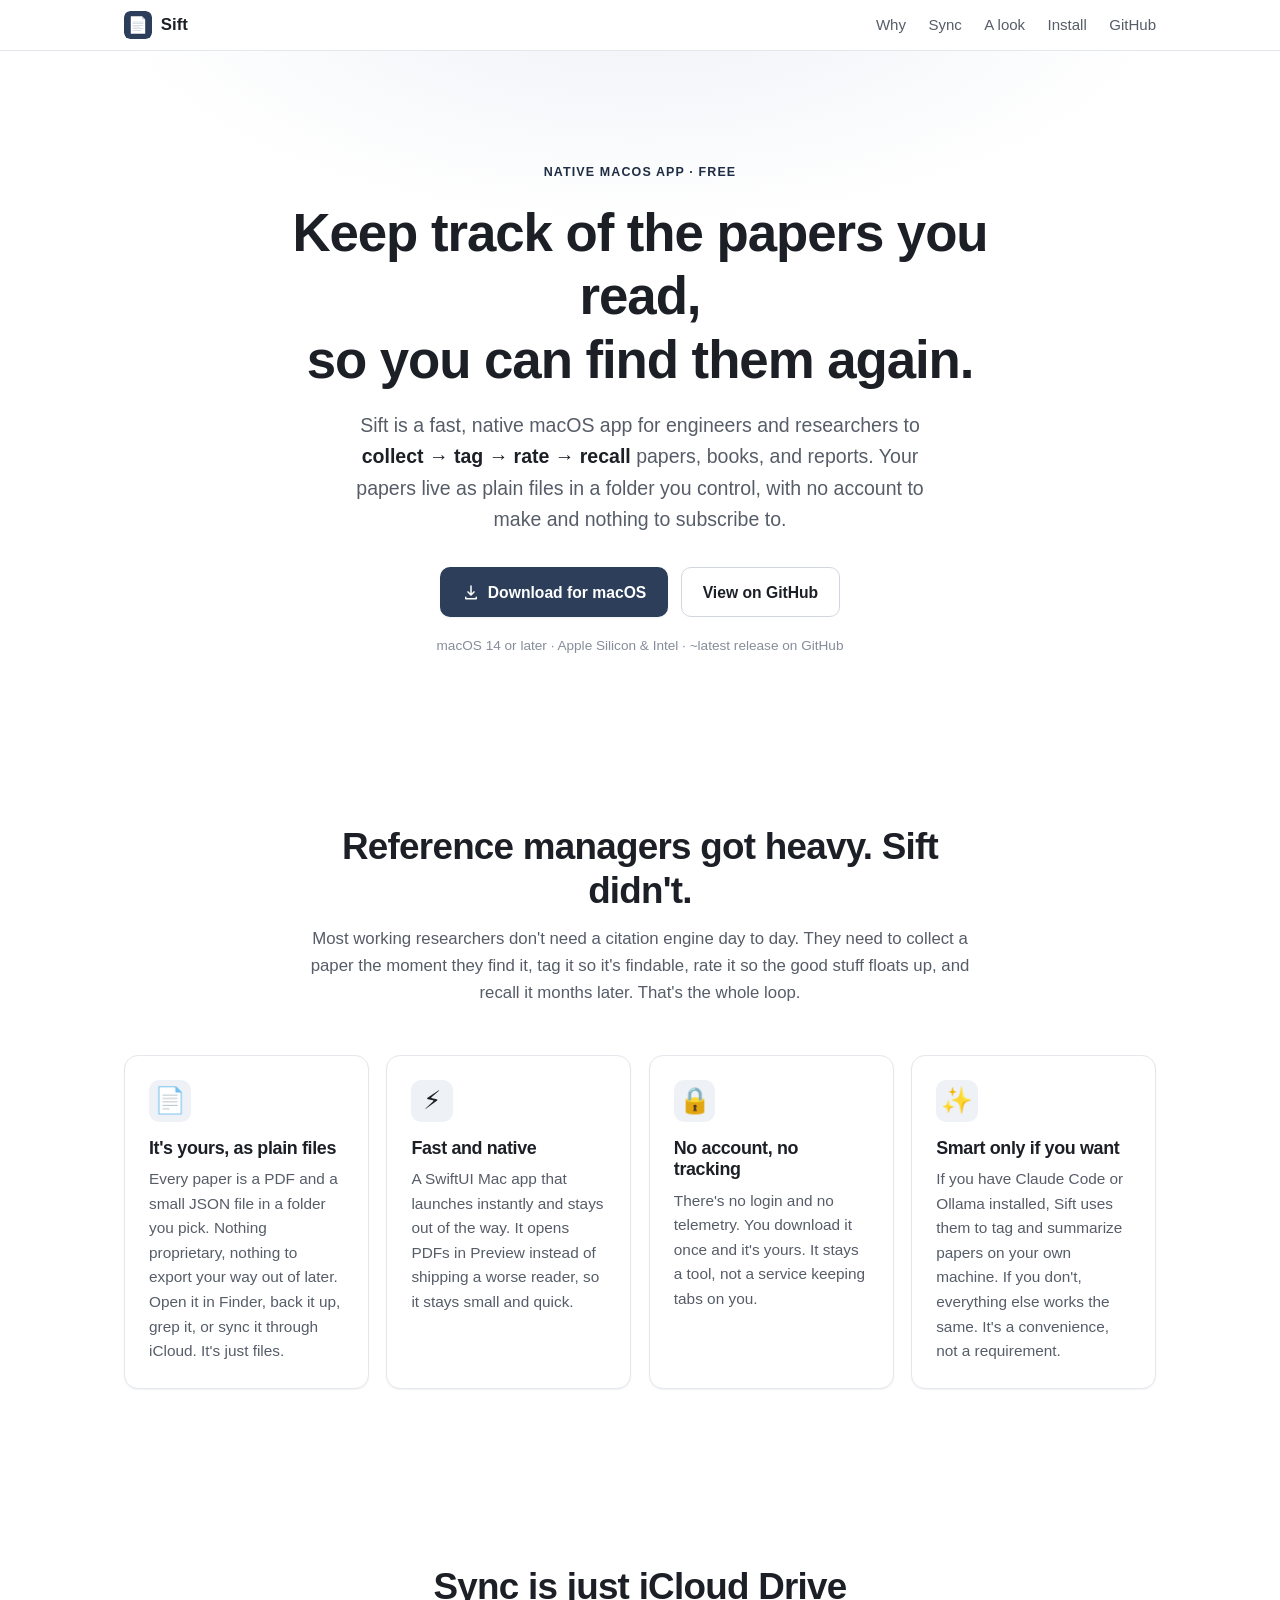
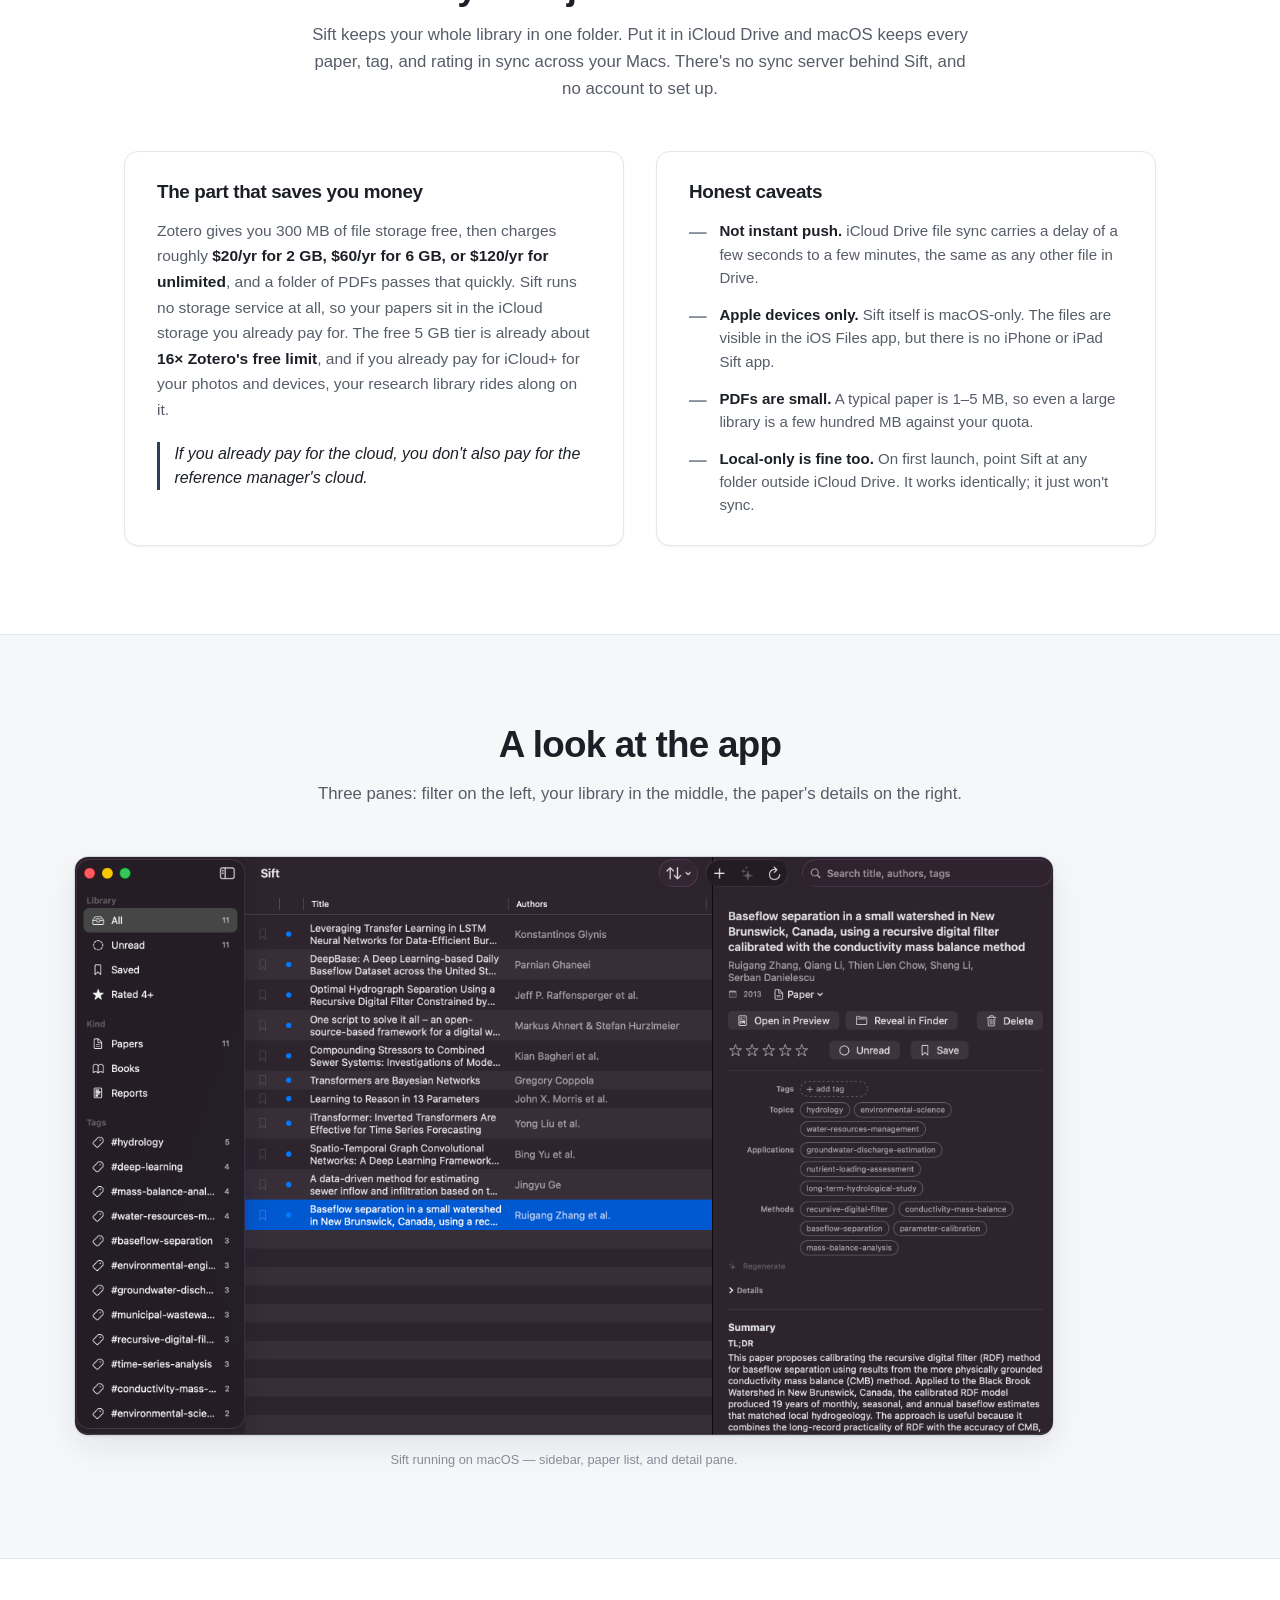
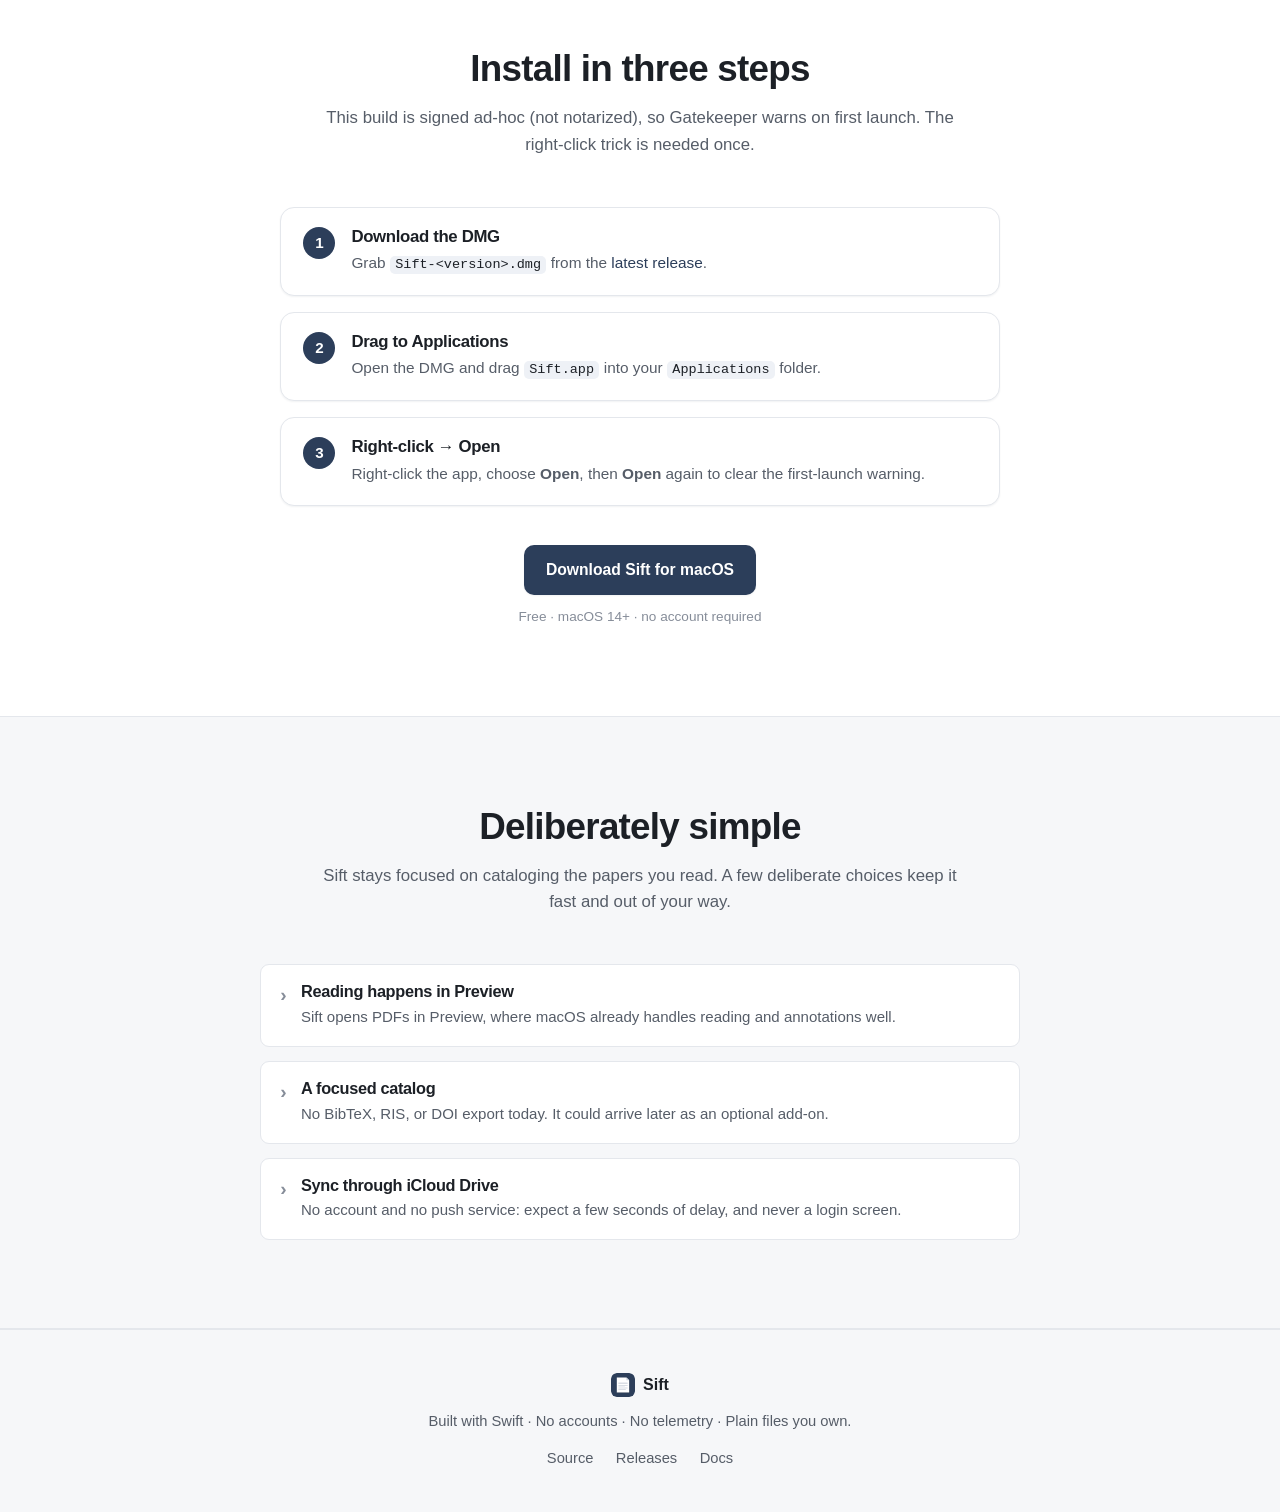
==== commit c29869c0: "Reframe README + landing page positively; one-line tagline - Drop the 'keep your current tool' frami" ====
--- a/docs/index.html
+++ b/docs/index.html
@@ -232,24 +232,23 @@
     <!-- ============ HONEST SCOPE ============ -->
     <section class="section section-alt" id="scope" aria-labelledby="scope-h">
       <div class="section-head">
-        <h2 id="scope-h">What Sift doesn't do</h2>
-        <p class="section-lede">Sift is a catalog, not a citation manager. If you
-        need BibTeX export and DOI lookups, keep your citation tool. I'd rather be
-        honest about that up front, so the right people end up using it.</p>
+        <h2 id="scope-h">Deliberately simple</h2>
+        <p class="section-lede">Sift stays focused on cataloging the papers you
+        read. A few deliberate choices keep it fast and out of your way.</p>
       </div>
 
       <ul class="scope-list" role="list">
         <li class="scope-item">
-          <span class="scope-x" aria-hidden="true">—</span>
-          <div><h3>No embedded PDF reader</h3><p>Deliberately. It opens PDFs in Preview, where macOS already does annotations well.</p></div>
+          <span class="scope-x" aria-hidden="true">›</span>
+          <div><h3>Reading happens in Preview</h3><p>Sift opens PDFs in Preview, where macOS already handles reading and annotations well.</p></div>
         </li>
         <li class="scope-item">
-          <span class="scope-x" aria-hidden="true">—</span>
-          <div><h3>No citation export</h3><p>No BibTeX, RIS, or DOI lookup. Possible future optional add-on.</p></div>
+          <span class="scope-x" aria-hidden="true">›</span>
+          <div><h3>A focused catalog</h3><p>No BibTeX, RIS, or DOI export today. It could arrive later as an optional add-on.</p></div>
         </li>
         <li class="scope-item">
-          <span class="scope-x" aria-hidden="true">—</span>
-          <div><h3>No cloud account or push sync</h3><p>It uses iCloud Drive for sync, so expect a few seconds of delay, but never a login screen.</p></div>
+          <span class="scope-x" aria-hidden="true">›</span>
+          <div><h3>Sync through iCloud Drive</h3><p>No account and no push service: expect a few seconds of delay, and never a login screen.</p></div>
         </li>
       </ul>
     </section>
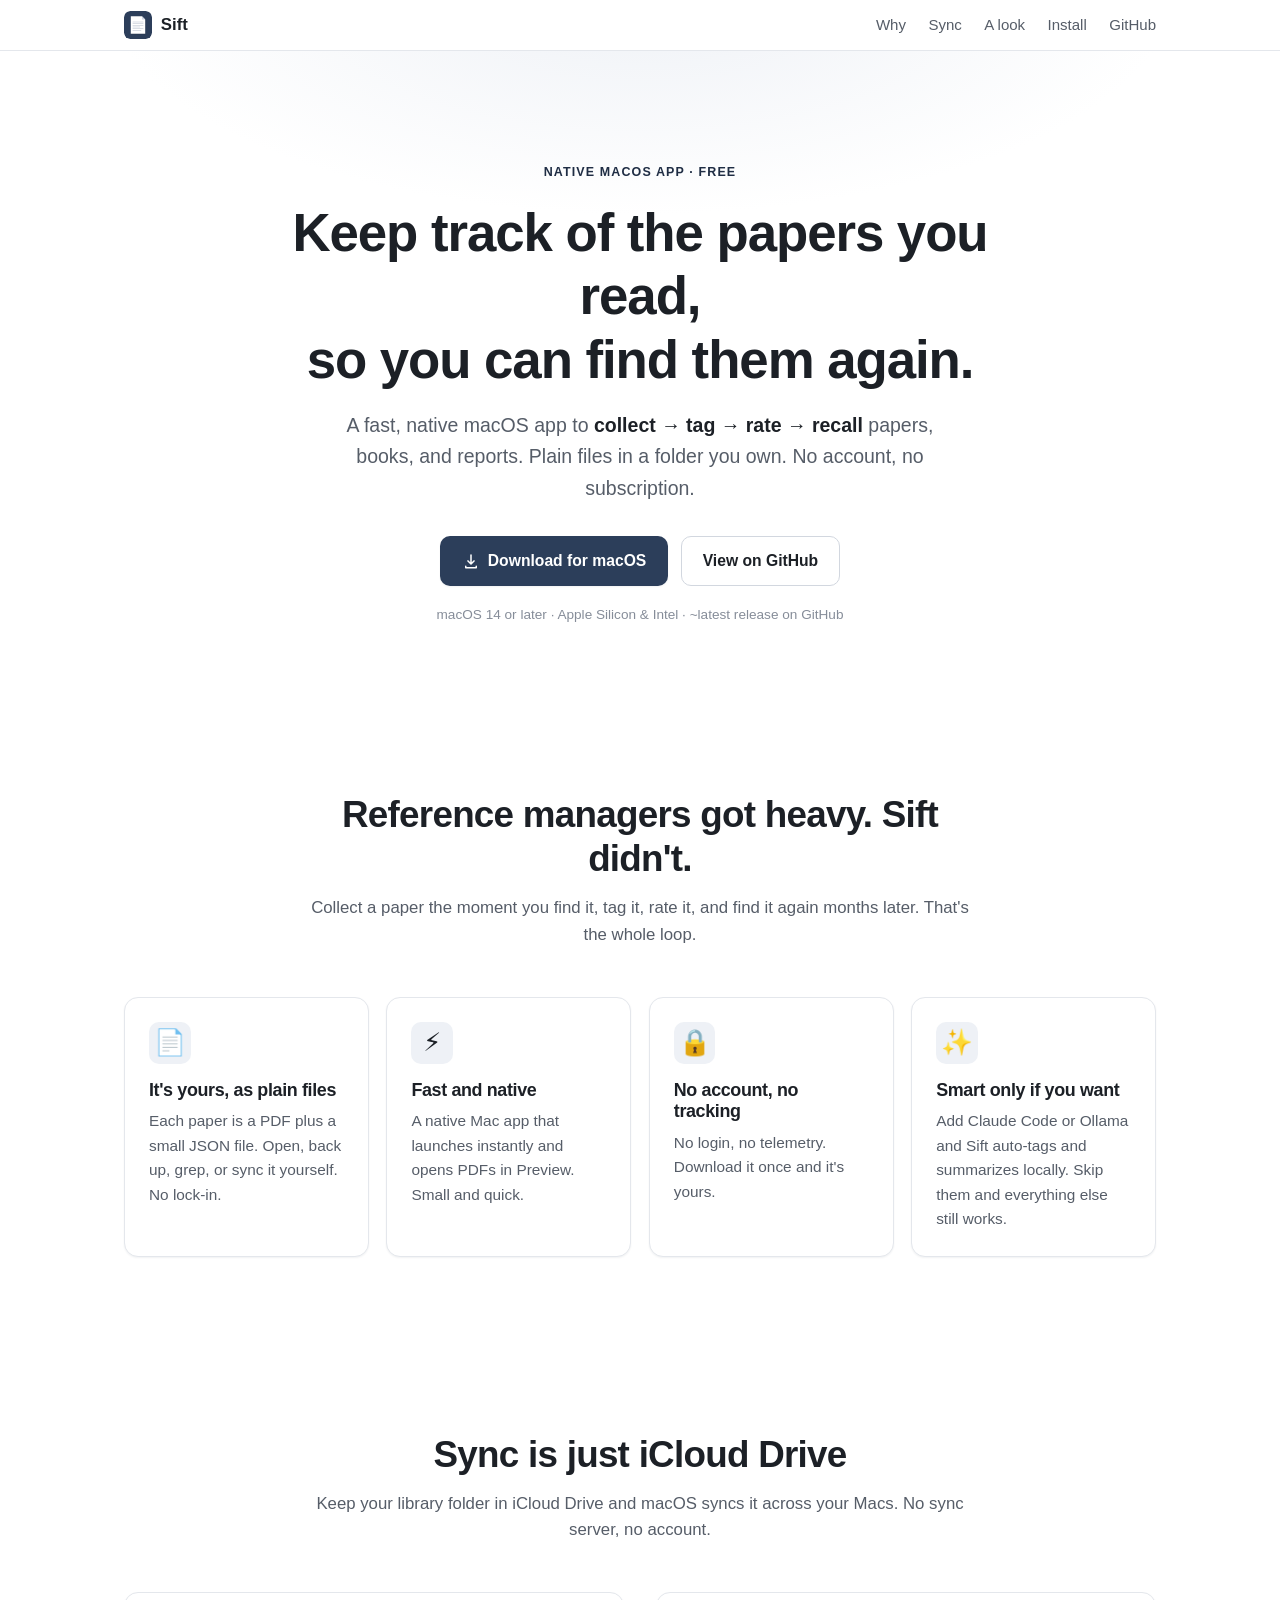
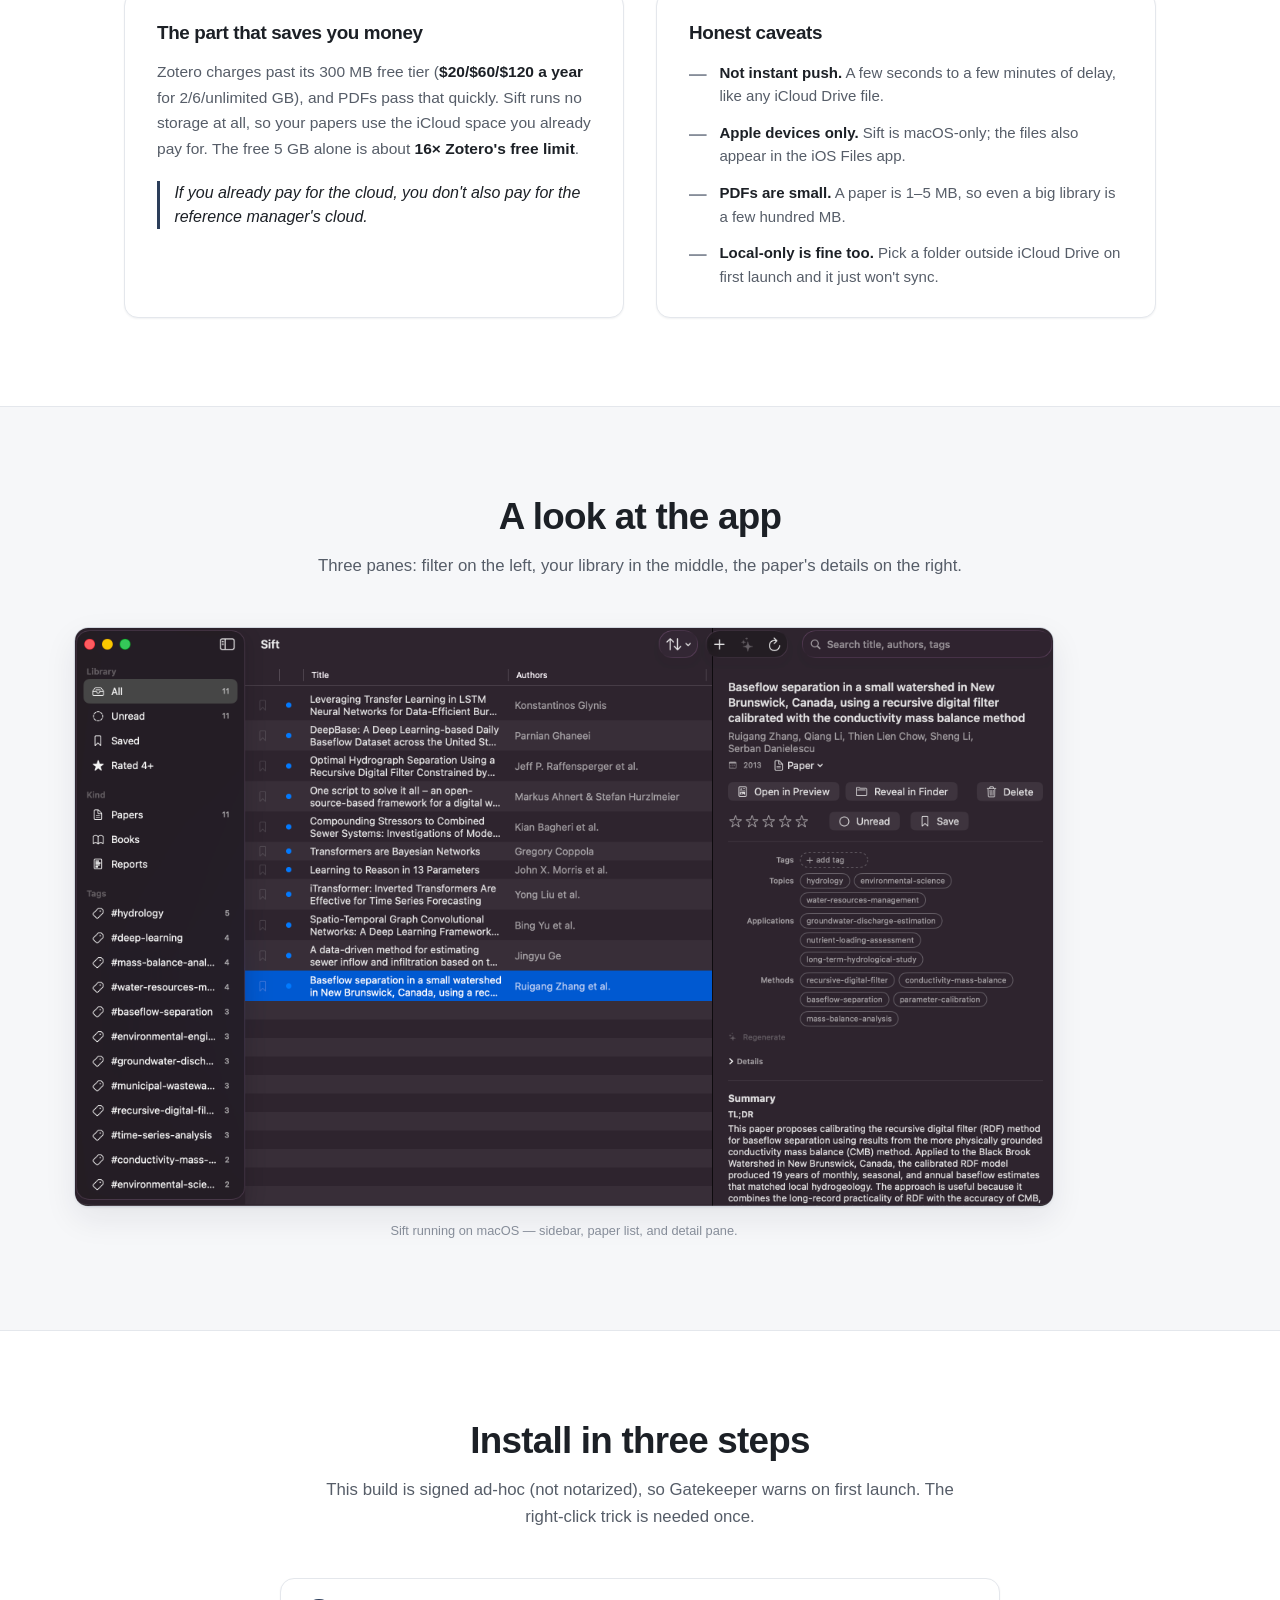
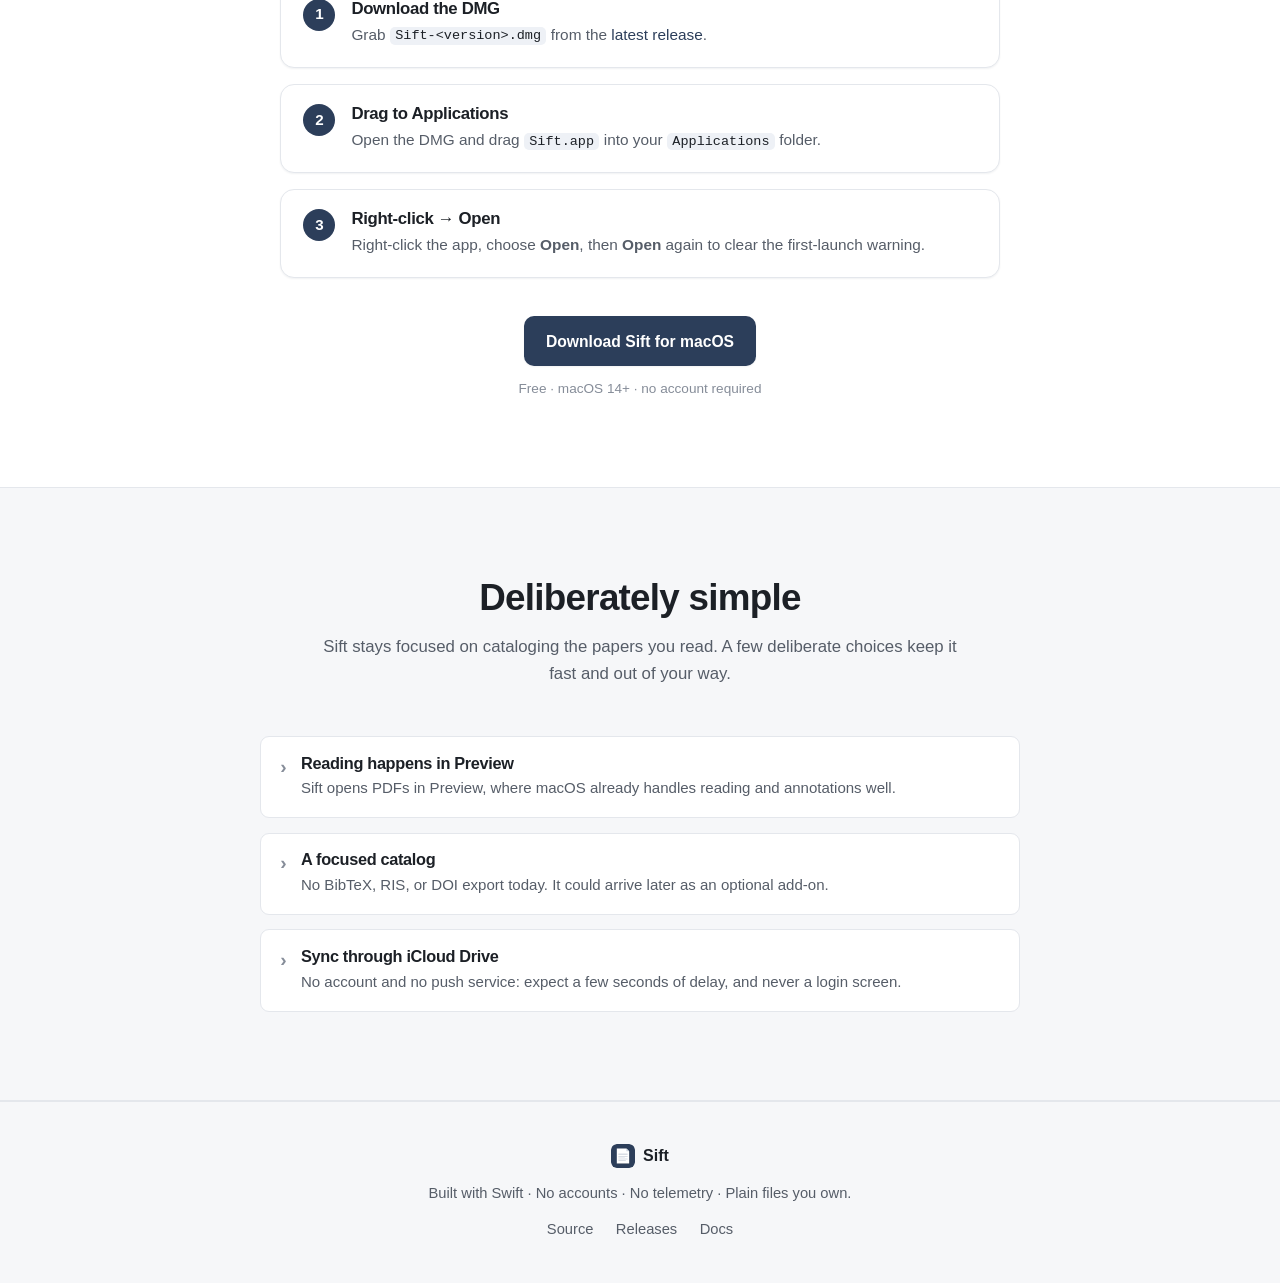
==== commit dd4248c1: "Simplify landing page copy; add icon + screenshot to README - Tighten the hero, value cards, sync, a" ====
--- a/docs/index.html
+++ b/docs/index.html
@@ -41,10 +41,10 @@
         <p class="eyebrow">Native macOS app · Free</p>
         <h1 class="hero-title">Keep track of the papers you read,<br>so you can find them again.</h1>
         <p class="hero-sub">
-          Sift is a fast, native macOS app for engineers and researchers to
+          A fast, native macOS app to
           <strong>collect&nbsp;→ tag&nbsp;→ rate&nbsp;→ recall</strong>
-          papers, books, and reports. Your papers live as plain files in a folder
-          you control, with no account to make and nothing to subscribe to.
+          papers, books, and reports. Plain files in a folder you own. No account,
+          no subscription.
         </p>
 
         <div class="cta-row">
@@ -65,10 +65,8 @@
       <div class="section-head">
         <h2 id="why-h">Reference managers got heavy. Sift didn't.</h2>
         <p class="section-lede">
-          Most working researchers don't need a citation engine day to day. They
-          need to collect a paper the moment they find it, tag it so it's
-          findable, rate it so the good stuff floats up, and recall it months
-          later. That's the whole loop.
+          Collect a paper the moment you find it, tag it, rate it, and find it
+          again months later. That's the whole loop.
         </p>
       </div>
 
@@ -76,29 +74,25 @@
         <li class="card">
           <div class="card-icon" aria-hidden="true">📄</div>
           <h3>It's yours, as plain files</h3>
-          <p>Every paper is a PDF and a small JSON file in a folder you pick.
-          Nothing proprietary, nothing to export your way out of later. Open it in
-          Finder, back it up, grep it, or sync it through iCloud. It's just files.</p>
+          <p>Each paper is a PDF plus a small JSON file. Open, back up, grep, or
+          sync it yourself. No lock-in.</p>
         </li>
         <li class="card">
           <div class="card-icon" aria-hidden="true">⚡</div>
           <h3>Fast and native</h3>
-          <p>A SwiftUI Mac app that launches instantly and stays out of the way.
-          It opens PDFs in Preview instead of shipping a worse reader, so it
-          stays small and quick.</p>
+          <p>A native Mac app that launches instantly and opens PDFs in Preview.
+          Small and quick.</p>
         </li>
         <li class="card">
           <div class="card-icon" aria-hidden="true">🔒</div>
           <h3>No account, no tracking</h3>
-          <p>There's no login and no telemetry. You download it once and it's
-          yours. It stays a tool, not a service keeping tabs on you.</p>
+          <p>No login, no telemetry. Download it once and it's yours.</p>
         </li>
         <li class="card">
           <div class="card-icon" aria-hidden="true">✨</div>
           <h3>Smart only if you want</h3>
-          <p>If you have Claude Code or Ollama installed, Sift uses them to tag
-          and summarize papers on your own machine. If you don't, everything else
-          works the same. It's a convenience, not a requirement.</p>
+          <p>Add Claude Code or Ollama and Sift auto-tags and summarizes locally.
+          Skip them and everything else still works.</p>
         </li>
       </ul>
     </section>
@@ -108,9 +102,8 @@
       <div class="section-head">
         <h2 id="sync-h">Sync is just iCloud Drive</h2>
         <p class="section-lede">
-          Sift keeps your whole library in one folder. Put it in iCloud Drive and
-          macOS keeps every paper, tag, and rating in sync across your Macs.
-          There's no sync server behind Sift, and no account to set up.
+          Keep your library folder in iCloud Drive and macOS syncs it across your
+          Macs. No sync server, no account.
         </p>
       </div>
 
@@ -118,13 +111,11 @@
         <div class="sync-pitch">
           <h3 class="sync-money-head">The part that saves you money</h3>
           <p class="sync-money-body">
-            Zotero gives you 300&nbsp;MB of file storage free, then charges roughly
-            <strong>$20/yr for 2&nbsp;GB, $60/yr for 6&nbsp;GB, or $120/yr for unlimited</strong>,
-            and a folder of PDFs passes that quickly. Sift runs no storage service at all,
-            so your papers sit in the iCloud storage you already pay for. The free 5&nbsp;GB
-            tier is already about <strong>16&times; Zotero's free limit</strong>, and if you
-            already pay for iCloud+ for your photos and devices, your research library
-            rides along on it.
+            Zotero charges past its 300&nbsp;MB free tier
+            (<strong>$20/$60/$120 a year</strong> for 2/6/unlimited&nbsp;GB), and PDFs
+            pass that quickly. Sift runs no storage at all, so your papers use the
+            iCloud space you already pay for. The free 5&nbsp;GB alone is about
+            <strong>16&times; Zotero's free limit</strong>.
           </p>
           <p class="sync-tagline">If you already pay for the cloud, you don't also pay for the reference manager's cloud.</p>
         </div>
@@ -135,31 +126,29 @@
             <li>
               <span class="caveat-icon" aria-hidden="true">—</span>
               <div>
-                <strong>Not instant push.</strong> iCloud Drive file sync carries a
-                delay of a few seconds to a few minutes, the same as any other file in Drive.
-              </div>
-            </li>
-            <li>
-              <span class="caveat-icon" aria-hidden="true">—</span>
-              <div>
-                <strong>Apple devices only.</strong> Sift itself is macOS-only.
-                The files are visible in the iOS Files app, but there is no
-                iPhone or iPad Sift app.
-              </div>
-            </li>
-            <li>
-              <span class="caveat-icon" aria-hidden="true">—</span>
-              <div>
-                <strong>PDFs are small.</strong> A typical paper is 1–5&nbsp;MB,
-                so even a large library is a few hundred MB against your quota.
-              </div>
-            </li>
-            <li>
-              <span class="caveat-icon" aria-hidden="true">—</span>
-              <div>
-                <strong>Local-only is fine too.</strong> On first launch, point
-                Sift at any folder outside iCloud Drive. It works identically;
-                it just won't sync.
+                <strong>Not instant push.</strong> A few seconds to a few minutes
+                of delay, like any iCloud Drive file.
+              </div>
+            </li>
+            <li>
+              <span class="caveat-icon" aria-hidden="true">—</span>
+              <div>
+                <strong>Apple devices only.</strong> Sift is macOS-only; the files
+                also appear in the iOS Files app.
+              </div>
+            </li>
+            <li>
+              <span class="caveat-icon" aria-hidden="true">—</span>
+              <div>
+                <strong>PDFs are small.</strong> A paper is 1–5&nbsp;MB, so even a
+                big library is a few hundred MB.
+              </div>
+            </li>
+            <li>
+              <span class="caveat-icon" aria-hidden="true">—</span>
+              <div>
+                <strong>Local-only is fine too.</strong> Pick a folder outside
+                iCloud Drive on first launch and it just won't sync.
               </div>
             </li>
           </ul>
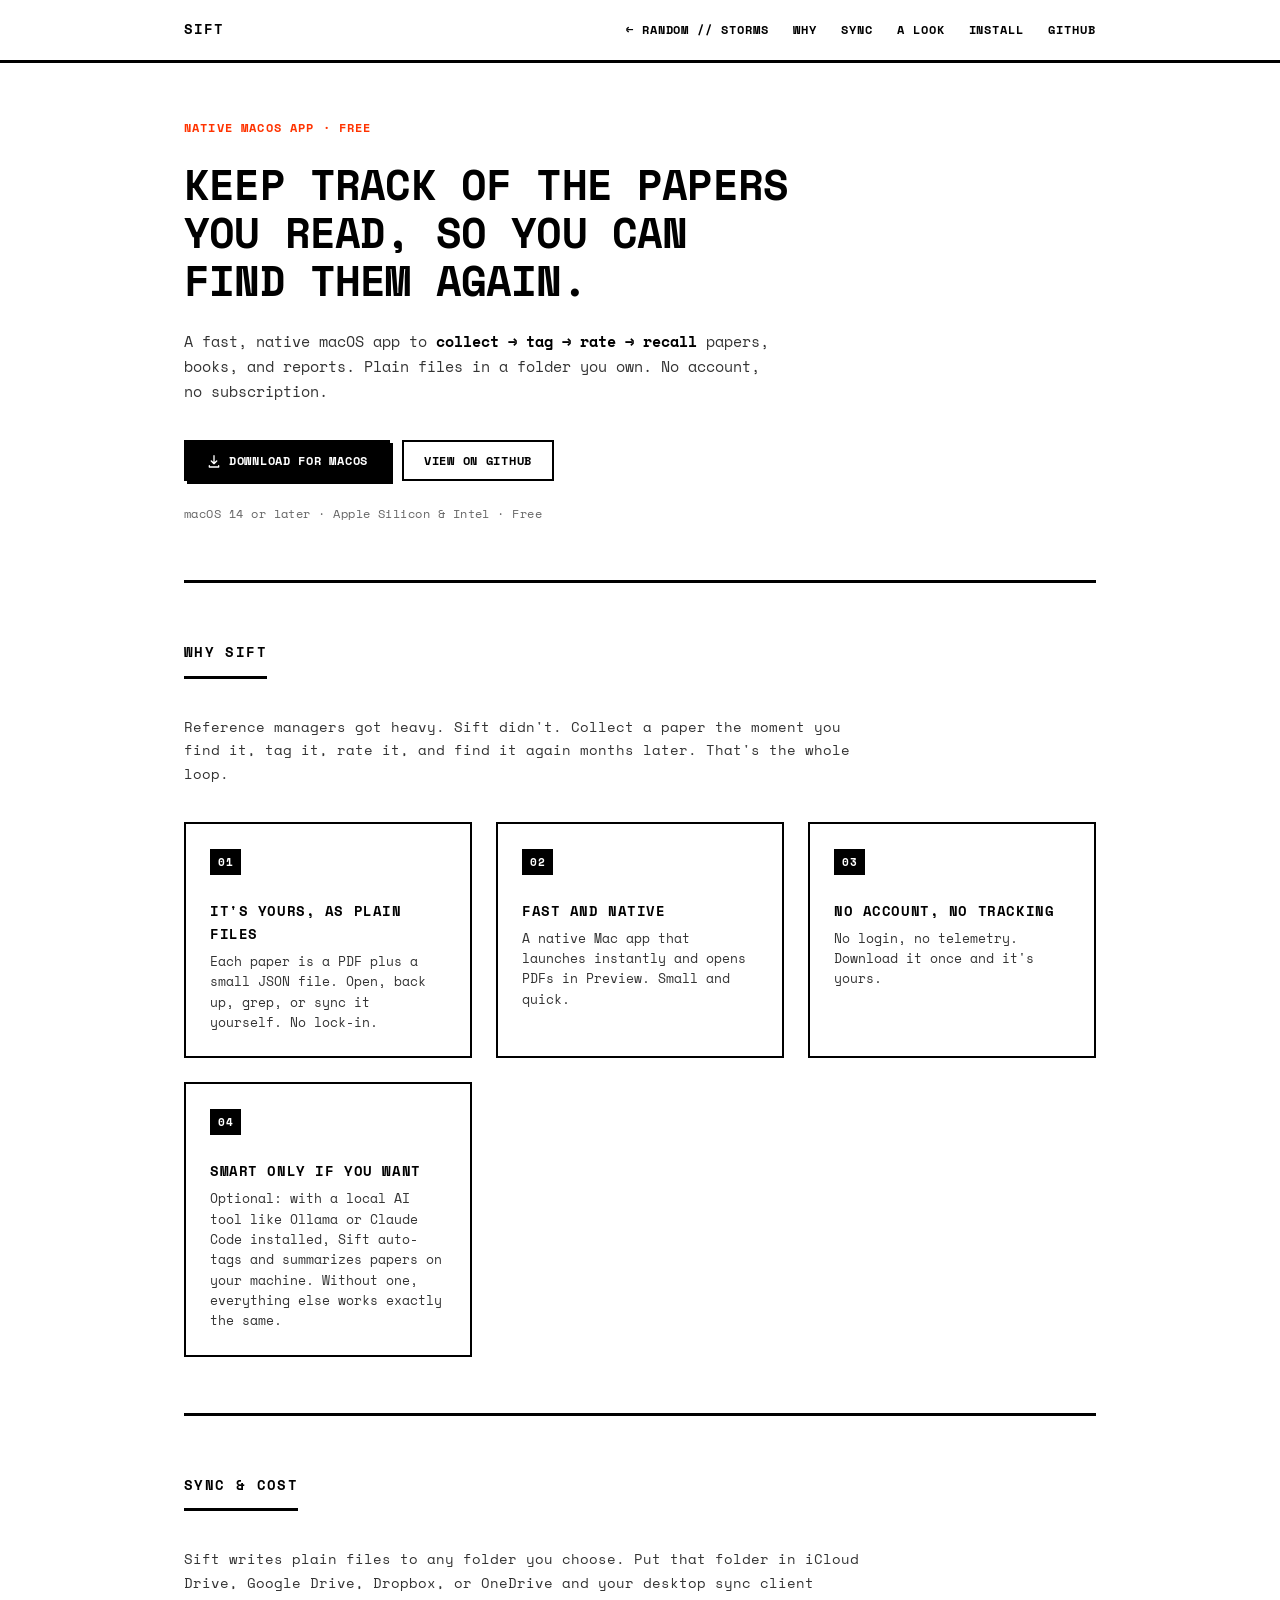
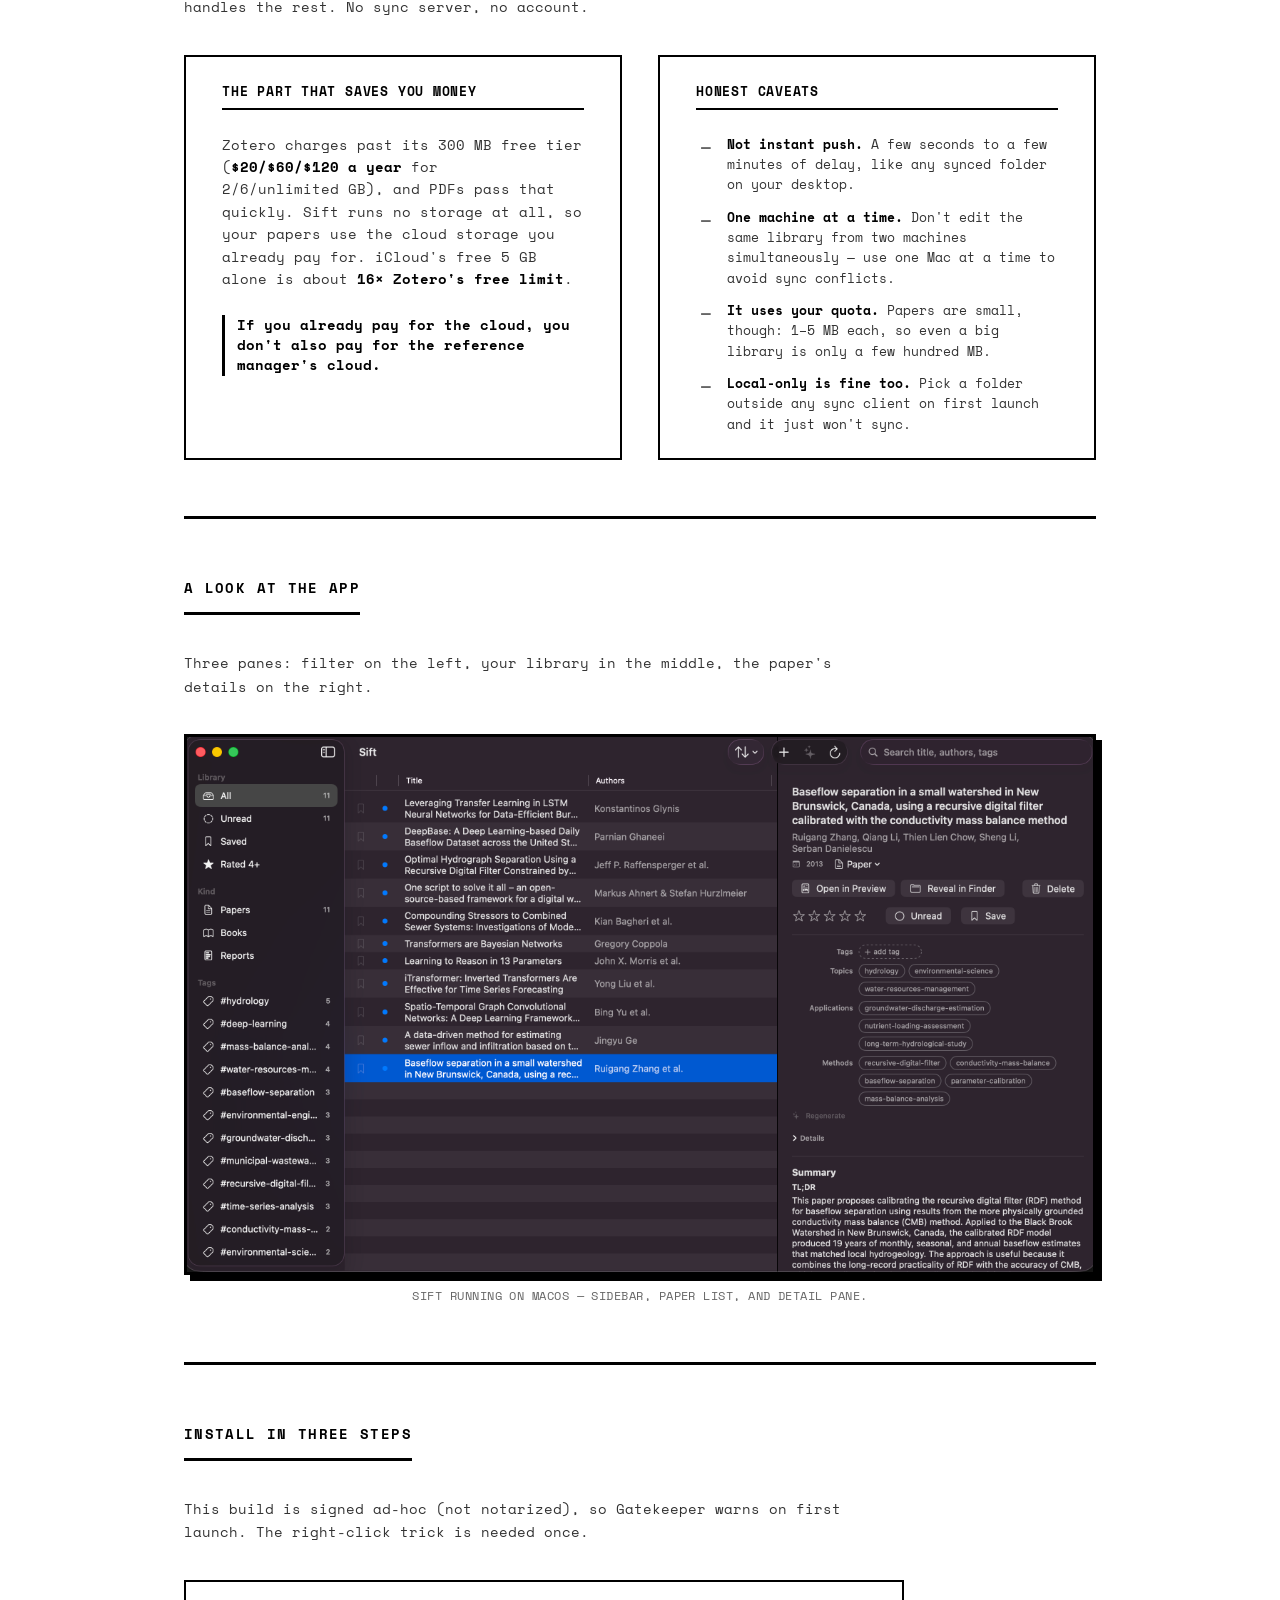
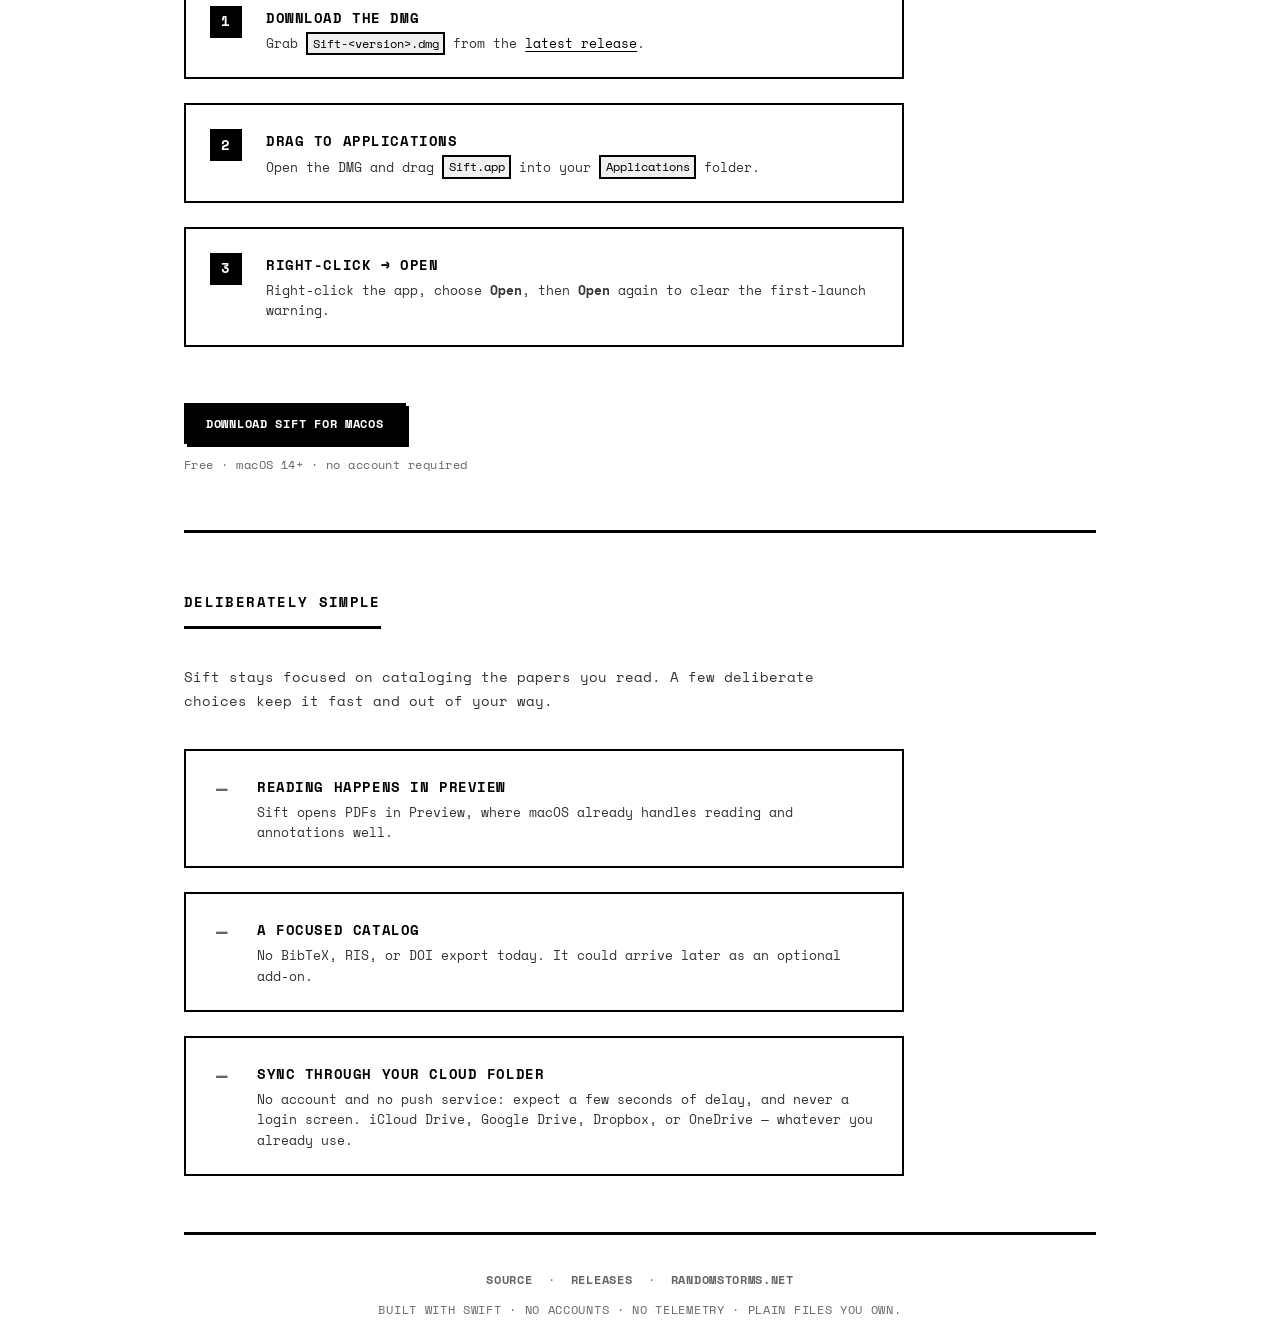
==== commit 44db8563: "Support any synced cloud folder; redesign site in homepage style App: - Config.cloudProviderName(for" ====
--- a/docs/index.html
+++ b/docs/index.html
@@ -1,261 +1,306 @@
-<!DOCTYPE html>
+<!doctype html>
 <html lang="en">
+
 <head>
-  <meta charset="UTF-8">
-  <meta name="viewport" content="width=device-width, initial-scale=1.0">
+  <meta charset="UTF-8" />
+  <meta name="viewport" content="width=device-width, initial-scale=1" />
+  <link rel="stylesheet" href="style.css" />
+  <link href="https://fonts.googleapis.com/css2?family=Space+Mono:wght@400;700&display=swap" rel="stylesheet">
+  <link rel="icon" href="assets/sift-icon.svg" type="image/svg+xml">
   <title>Sift — collect, tag, rate, recall your papers</title>
-  <meta name="description" content="Sift is a fast, native macOS app for engineers and researchers to collect, tag, rate, and recall papers, books, and reports. Plain files, no accounts, no telemetry. Free.">
-
-  <!-- Open Graph / social -->
-  <meta property="og:title" content="Sift — collect, tag, rate, recall your papers">
-  <meta property="og:description" content="A fast, native macOS catalog for the papers you read. Plain files on disk, no accounts, no subscription.">
-  <meta property="og:type" content="website">
-  <meta property="og:url" content="https://abhiramm7.github.io/sift/">
-
-  <link rel="icon" href="assets/sift-icon.svg" type="image/svg+xml">
-  <link rel="stylesheet" href="style.css">
+  <meta name="description" content="Sift is a fast, native macOS app for engineers and researchers to collect, tag, rate, and recall papers, books, and reports. Plain files, no accounts, no telemetry. Free." />
+  <meta name="author" content="Abhiram Mullapudi" />
+  <meta name="robots" content="index, follow" />
+  <link rel="canonical" href="https://abhiramm7.github.io/sift/" />
+
+  <meta property="og:title" content="Sift — collect, tag, rate, recall your papers" />
+  <meta property="og:description" content="A fast, native macOS catalog for the papers you read. Plain files on disk, no accounts, no subscription." />
+  <meta property="og:type" content="website" />
+  <meta property="og:url" content="https://abhiramm7.github.io/sift/" />
 </head>
+
 <body>
   <a class="skip-link" href="#main">Skip to content</a>
 
-  <header class="site-header">
-    <nav class="nav" aria-label="Primary">
-      <a class="brand" href="#top" aria-label="Sift home">
-        <img class="brand-mark" src="assets/sift-icon.svg" alt="" width="28" height="28" aria-hidden="true">
-        <span class="brand-name">Sift</span>
-      </a>
-      <ul class="nav-links">
-        <li><a href="#why">Why</a></li>
-        <li><a href="#sync">Sync</a></li>
-        <li><a href="#look">A look</a></li>
-        <li><a href="#install">Install</a></li>
-        <li><a href="https://github.com/abhiramm7/sift">GitHub</a></li>
-      </ul>
-    </nav>
-  </header>
-
-  <main id="main">
-    <!-- ============ HERO ============ -->
-    <section class="hero" id="top">
-      <div class="hero-inner">
-        <p class="eyebrow">Native macOS app · Free</p>
-        <h1 class="hero-title">Keep track of the papers you read,<br>so you can find them again.</h1>
-        <p class="hero-sub">
-          A fast, native macOS app to
-          <strong>collect&nbsp;→ tag&nbsp;→ rate&nbsp;→ recall</strong>
-          papers, books, and reports. Plain files in a folder you own. No account,
-          no subscription.
+  <!-- Navigation -->
+  <nav class="nav" aria-label="Primary navigation">
+    <div class="nav-inner">
+      <a href="#top" class="nav-logo" aria-label="Sift home">SIFT</a>
+      <div class="nav-links" id="nav-links">
+        <a class="nav-back" href="https://randomstorms.net/">&#8592; RANDOM // STORMS</a>
+        <a href="#why">Why</a>
+        <a href="#sync">Sync</a>
+        <a href="#look">A Look</a>
+        <a href="#install">Install</a>
+        <a href="https://github.com/abhiramm7/sift" target="_blank" rel="noopener">GitHub</a>
+      </div>
+      <button class="nav-toggle" aria-label="Toggle menu" aria-expanded="false" aria-controls="nav-links">
+        <span></span><span></span><span></span>
+      </button>
+    </div>
+  </nav>
+
+  <div class="page-container">
+
+    <main id="main">
+
+      <!-- ============ HERO ============ -->
+      <section id="top" class="section hero-section">
+        <div class="hero-content">
+          <p class="eyebrow">Native macOS app &middot; Free</p>
+          <h1 class="hero-title">Keep track of the papers<br>you read, so you can<br>find them again.</h1>
+          <p class="hero-sub">
+            A fast, native macOS app to
+            <strong>collect&nbsp;&rarr; tag&nbsp;&rarr; rate&nbsp;&rarr; recall</strong>
+            papers, books, and reports. Plain files in a folder you own.
+            No account, no subscription.
+          </p>
+          <div class="hero-cta-row">
+            <a class="link-pill link-pill-primary" href="https://github.com/abhiramm7/sift/releases/latest" target="_blank" rel="noopener">
+              <svg width="16" height="16" viewBox="0 0 24 24" fill="currentColor" aria-hidden="true" focusable="false"><path d="M12 3a1 1 0 0 1 1 1v9.6l2.3-2.3a1 1 0 1 1 1.4 1.4l-4 4a1 1 0 0 1-1.4 0l-4-4a1 1 0 1 1 1.4-1.4l2.3 2.3V4a1 1 0 0 1 1-1zM5 18a1 1 0 0 1 1 1v1h12v-1a1 1 0 1 1 2 0v2a1 1 0 0 1-1 1H5a1 1 0 0 1-1-1v-2a1 1 0 0 1 1-1z"/></svg>
+              Download for macOS
+            </a>
+            <a class="link-pill" href="https://github.com/abhiramm7/sift" target="_blank" rel="noopener">View on GitHub</a>
+          </div>
+          <p class="hero-fineprint">macOS 14 or later &middot; Apple Silicon &amp; Intel &middot; Free</p>
+        </div>
+      </section>
+
+      <!-- ============ WHY / VALUE CARDS ============ -->
+      <section id="why" class="section" aria-labelledby="why-h">
+        <h2 id="why-h" class="section-title">Why Sift</h2>
+        <p class="section-lede">Reference managers got heavy. Sift didn't. Collect a paper the moment you find it, tag it, rate it, and find it again months later. That's the whole loop.</p>
+
+        <ul class="cards" role="list">
+          <li class="card">
+            <div class="card-glyph" aria-hidden="true">01</div>
+            <h3>It's yours, as plain files</h3>
+            <p>Each paper is a PDF plus a small JSON file. Open, back up, grep, or sync it yourself. No lock-in.</p>
+          </li>
+          <li class="card">
+            <div class="card-glyph" aria-hidden="true">02</div>
+            <h3>Fast and native</h3>
+            <p>A native Mac app that launches instantly and opens PDFs in Preview. Small and quick.</p>
+          </li>
+          <li class="card">
+            <div class="card-glyph" aria-hidden="true">03</div>
+            <h3>No account, no tracking</h3>
+            <p>No login, no telemetry. Download it once and it's yours.</p>
+          </li>
+          <li class="card">
+            <div class="card-glyph" aria-hidden="true">04</div>
+            <h3>Smart only if you want</h3>
+            <p>Optional: with a local AI tool like Ollama or Claude Code installed, Sift auto-tags and summarizes papers on your machine. Without one, everything else works exactly the same.</p>
+          </li>
+        </ul>
+      </section>
+
+      <!-- ============ SYNC ============ -->
+      <section id="sync" class="section" aria-labelledby="sync-h">
+        <h2 id="sync-h" class="section-title">Sync &amp; Cost</h2>
+        <p class="section-lede">Sift writes plain files to any folder you choose. Put that folder in iCloud Drive, Google Drive, Dropbox, or OneDrive and your desktop sync client handles the rest. No sync server, no account.</p>
+
+        <div class="sync-layout">
+          <div class="sync-pitch">
+            <h3 class="sync-money-head">The part that saves you money</h3>
+            <p class="sync-money-body">
+              Zotero charges past its 300&nbsp;MB free tier
+              (<strong>$20/$60/$120 a year</strong> for 2/6/unlimited&nbsp;GB), and PDFs
+              pass that quickly. Sift runs no storage at all, so your papers use the
+              cloud storage you already pay for. iCloud's free 5&nbsp;GB alone is about
+              <strong>16&times; Zotero's free limit</strong>.
+            </p>
+            <p class="sync-tagline">If you already pay for the cloud, you don't also pay for the reference manager's cloud.</p>
+          </div>
+
+          <aside class="sync-caveats" aria-label="Sync caveats">
+            <h3 class="caveats-head">Honest caveats</h3>
+            <ul class="caveats-list" role="list">
+              <li>
+                <span class="caveat-dash" aria-hidden="true">&mdash;</span>
+                <div>
+                  <strong>Not instant push.</strong> A few seconds to a few minutes
+                  of delay, like any synced folder on your desktop.
+                </div>
+              </li>
+              <li>
+                <span class="caveat-dash" aria-hidden="true">&mdash;</span>
+                <div>
+                  <strong>One machine at a time.</strong> Don't edit the same library
+                  from two machines simultaneously &mdash; use one Mac at a time to
+                  avoid sync conflicts.
+                </div>
+              </li>
+              <li>
+                <span class="caveat-dash" aria-hidden="true">&mdash;</span>
+                <div>
+                  <strong>It uses your quota.</strong> Papers are small, though:
+                  1&ndash;5&nbsp;MB each, so even a big library is only a few hundred&nbsp;MB.
+                </div>
+              </li>
+              <li>
+                <span class="caveat-dash" aria-hidden="true">&mdash;</span>
+                <div>
+                  <strong>Local-only is fine too.</strong> Pick a folder outside
+                  any sync client on first launch and it just won't sync.
+                </div>
+              </li>
+            </ul>
+          </aside>
+        </div>
+      </section>
+
+      <!-- ============ A LOOK AT THE APP ============ -->
+      <section id="look" class="section" aria-labelledby="look-h">
+        <h2 id="look-h" class="section-title">A Look at the App</h2>
+        <p class="section-lede">Three panes: filter on the left, your library in the middle, the paper's details on the right.</p>
+
+        <figure class="shot-wrap">
+          <img
+            src="assets/sift-screenshot.png"
+            alt="Sift's three-pane window. Left sidebar shows Library filters (All, Unread, Saved, Rated 4+) and a tag list. Centre pane lists papers with titles, authors, years, and star ratings. Right detail pane shows the selected paper's title, five-star rating, and tag chips grouped by Topics, Methods, and Applications, with an Open in Preview button."
+            class="app-shot"
+            loading="lazy"
+            decoding="async"
+            width="1200"
+            height="760">
+          <figcaption class="shot-caption">Sift running on macOS &mdash; sidebar, paper list, and detail pane.</figcaption>
+        </figure>
+      </section>
+
+      <!-- ============ INSTALL ============ -->
+      <section id="install" class="section" aria-labelledby="install-h">
+        <h2 id="install-h" class="section-title">Install in Three Steps</h2>
+        <p class="section-lede">This build is signed ad-hoc (not notarized), so Gatekeeper warns on first launch. The right-click trick is needed once.</p>
+
+        <ol class="steps" role="list">
+          <li class="step">
+            <span class="step-num" aria-hidden="true">1</span>
+            <div>
+              <h3>Download the DMG</h3>
+              <p>Grab <code>Sift-&lt;version&gt;.dmg</code> from the
+              <a href="https://github.com/abhiramm7/sift/releases/latest" target="_blank" rel="noopener">latest release</a>.</p>
+            </div>
+          </li>
+          <li class="step">
+            <span class="step-num" aria-hidden="true">2</span>
+            <div>
+              <h3>Drag to Applications</h3>
+              <p>Open the DMG and drag <code>Sift.app</code> into your <code>Applications</code> folder.</p>
+            </div>
+          </li>
+          <li class="step">
+            <span class="step-num" aria-hidden="true">3</span>
+            <div>
+              <h3>Right-click &rarr; Open</h3>
+              <p>Right-click the app, choose <strong>Open</strong>, then <strong>Open</strong> again to clear the first-launch warning.</p>
+            </div>
+          </li>
+        </ol>
+
+        <div class="install-cta">
+          <a class="link-pill link-pill-primary" href="https://github.com/abhiramm7/sift/releases/latest" target="_blank" rel="noopener">Download Sift for macOS</a>
+          <p class="hero-fineprint">Free &middot; macOS 14+ &middot; no account required</p>
+        </div>
+      </section>
+
+      <!-- ============ DELIBERATELY SIMPLE ============ -->
+      <section id="scope" class="section" aria-labelledby="scope-h">
+        <h2 id="scope-h" class="section-title">Deliberately Simple</h2>
+        <p class="section-lede">Sift stays focused on cataloging the papers you read. A few deliberate choices keep it fast and out of your way.</p>
+
+        <ul class="scope-list" role="list">
+          <li class="scope-item">
+            <span class="scope-marker" aria-hidden="true">&mdash;</span>
+            <div>
+              <h3>Reading happens in Preview</h3>
+              <p>Sift opens PDFs in Preview, where macOS already handles reading and annotations well.</p>
+            </div>
+          </li>
+          <li class="scope-item">
+            <span class="scope-marker" aria-hidden="true">&mdash;</span>
+            <div>
+              <h3>A focused catalog</h3>
+              <p>No BibTeX, RIS, or DOI export today. It could arrive later as an optional add-on.</p>
+            </div>
+          </li>
+          <li class="scope-item">
+            <span class="scope-marker" aria-hidden="true">&mdash;</span>
+            <div>
+              <h3>Sync through your cloud folder</h3>
+              <p>No account and no push service: expect a few seconds of delay, and never a login screen. iCloud Drive, Google Drive, Dropbox, or OneDrive &mdash; whatever you already use.</p>
+            </div>
+          </li>
+        </ul>
+      </section>
+
+    </main>
+
+    <!-- Footer -->
+    <footer>
+      <div class="footer-inner">
+        <p>
+          <a href="https://github.com/abhiramm7/sift" target="_blank" rel="noopener">Source</a>
+          &nbsp;&middot;&nbsp;
+          <a href="https://github.com/abhiramm7/sift/releases/latest" target="_blank" rel="noopener">Releases</a>
+          &nbsp;&middot;&nbsp;
+          <a href="https://randomstorms.net/" target="_blank" rel="noopener">randomstorms.net</a>
         </p>
-
-        <div class="cta-row">
-          <a class="btn btn-primary" href="https://github.com/abhiramm7/sift/releases/latest">
-            <svg class="btn-icon" width="18" height="18" viewBox="0 0 24 24" fill="currentColor" aria-hidden="true">
-              <path d="M12 3a1 1 0 0 1 1 1v9.6l2.3-2.3a1 1 0 1 1 1.4 1.4l-4 4a1 1 0 0 1-1.4 0l-4-4a1 1 0 1 1 1.4-1.4l2.3 2.3V4a1 1 0 0 1 1-1zM5 18a1 1 0 0 1 1 1v1h12v-1a1 1 0 1 1 2 0v2a1 1 0 0 1-1 1H5a1 1 0 0 1-1-1v-2a1 1 0 0 1 1-1z"/>
-            </svg>
-            Download for macOS
-          </a>
-          <a class="btn btn-ghost" href="https://github.com/abhiramm7/sift">View on GitHub</a>
-        </div>
-        <p class="hero-fineprint">macOS 14 or later · Apple Silicon &amp; Intel · ~latest release on GitHub</p>
+        <p>Built with Swift &middot; No accounts &middot; No telemetry &middot; Plain files you own.</p>
       </div>
-    </section>
-
-    <!-- ============ WHY / VALUE CARDS ============ -->
-    <section class="section" id="why" aria-labelledby="why-h">
-      <div class="section-head">
-        <h2 id="why-h">Reference managers got heavy. Sift didn't.</h2>
-        <p class="section-lede">
-          Collect a paper the moment you find it, tag it, rate it, and find it
-          again months later. That's the whole loop.
-        </p>
-      </div>
-
-      <ul class="cards" role="list">
-        <li class="card">
-          <div class="card-icon" aria-hidden="true">📄</div>
-          <h3>It's yours, as plain files</h3>
-          <p>Each paper is a PDF plus a small JSON file. Open, back up, grep, or
-          sync it yourself. No lock-in.</p>
-        </li>
-        <li class="card">
-          <div class="card-icon" aria-hidden="true">⚡</div>
-          <h3>Fast and native</h3>
-          <p>A native Mac app that launches instantly and opens PDFs in Preview.
-          Small and quick.</p>
-        </li>
-        <li class="card">
-          <div class="card-icon" aria-hidden="true">🔒</div>
-          <h3>No account, no tracking</h3>
-          <p>No login, no telemetry. Download it once and it's yours.</p>
-        </li>
-        <li class="card">
-          <div class="card-icon" aria-hidden="true">✨</div>
-          <h3>Smart only if you want</h3>
-          <p>Add Claude Code or Ollama and Sift auto-tags and summarizes locally.
-          Skip them and everything else still works.</p>
-        </li>
-      </ul>
-    </section>
-
-    <!-- ============ SYNC ============ -->
-    <section class="section" id="sync" aria-labelledby="sync-h">
-      <div class="section-head">
-        <h2 id="sync-h">Sync is just iCloud Drive</h2>
-        <p class="section-lede">
-          Keep your library folder in iCloud Drive and macOS syncs it across your
-          Macs. No sync server, no account.
-        </p>
-      </div>
-
-      <div class="sync-layout">
-        <div class="sync-pitch">
-          <h3 class="sync-money-head">The part that saves you money</h3>
-          <p class="sync-money-body">
-            Zotero charges past its 300&nbsp;MB free tier
-            (<strong>$20/$60/$120 a year</strong> for 2/6/unlimited&nbsp;GB), and PDFs
-            pass that quickly. Sift runs no storage at all, so your papers use the
-            iCloud space you already pay for. The free 5&nbsp;GB alone is about
-            <strong>16&times; Zotero's free limit</strong>.
-          </p>
-          <p class="sync-tagline">If you already pay for the cloud, you don't also pay for the reference manager's cloud.</p>
-        </div>
-
-        <aside class="sync-caveats" aria-label="Sync caveats">
-          <h3 class="caveats-head">Honest caveats</h3>
-          <ul class="caveats-list" role="list">
-            <li>
-              <span class="caveat-icon" aria-hidden="true">—</span>
-              <div>
-                <strong>Not instant push.</strong> A few seconds to a few minutes
-                of delay, like any iCloud Drive file.
-              </div>
-            </li>
-            <li>
-              <span class="caveat-icon" aria-hidden="true">—</span>
-              <div>
-                <strong>Apple devices only.</strong> Sift is macOS-only; the files
-                also appear in the iOS Files app.
-              </div>
-            </li>
-            <li>
-              <span class="caveat-icon" aria-hidden="true">—</span>
-              <div>
-                <strong>PDFs are small.</strong> A paper is 1–5&nbsp;MB, so even a
-                big library is a few hundred MB.
-              </div>
-            </li>
-            <li>
-              <span class="caveat-icon" aria-hidden="true">—</span>
-              <div>
-                <strong>Local-only is fine too.</strong> Pick a folder outside
-                iCloud Drive on first launch and it just won't sync.
-              </div>
-            </li>
-          </ul>
-        </aside>
-      </div>
-    </section>
-
-    <!-- ============ A LOOK AT THE APP ============ -->
-    <section class="section section-alt" id="look" aria-labelledby="look-h">
-      <div class="section-head">
-        <h2 id="look-h">A look at the app</h2>
-        <p class="section-lede">Three panes: filter on the left, your library in
-        the middle, the paper's details on the right.</p>
-      </div>
-
-      <figure class="shot-wrap">
-        <img
-          src="assets/sift-screenshot.png"
-          alt="Sift's three-pane window. Left sidebar shows Library filters (All, Unread, Saved, Rated 4+) and a tag list. Centre pane lists papers with titles, authors, years, and star ratings. Right detail pane shows the selected paper's title, five-star rating, and tag chips grouped by Topics, Methods, and Applications, with an Open in Preview button."
-          class="app-shot"
-          loading="lazy"
-          decoding="async"
-          width="1200"
-          height="760">
-        <figcaption class="shot-caption">Sift running on macOS — sidebar, paper list, and detail pane.</figcaption>
-      </figure>
-    </section>
-
-    <!-- ============ INSTALL ============ -->
-    <section class="section" id="install" aria-labelledby="install-h">
-      <div class="section-head">
-        <h2 id="install-h">Install in three steps</h2>
-        <p class="section-lede">This build is signed ad-hoc (not notarized), so
-        Gatekeeper warns on first launch. The right-click trick is needed once.</p>
-      </div>
-
-      <ol class="steps" role="list">
-        <li class="step">
-          <span class="step-num" aria-hidden="true">1</span>
-          <div>
-            <h3>Download the DMG</h3>
-            <p>Grab <code>Sift-&lt;version&gt;.dmg</code> from the
-            <a href="https://github.com/abhiramm7/sift/releases/latest">latest release</a>.</p>
-          </div>
-        </li>
-        <li class="step">
-          <span class="step-num" aria-hidden="true">2</span>
-          <div>
-            <h3>Drag to Applications</h3>
-            <p>Open the DMG and drag <code>Sift.app</code> into your
-            <code>Applications</code> folder.</p>
-          </div>
-        </li>
-        <li class="step">
-          <span class="step-num" aria-hidden="true">3</span>
-          <div>
-            <h3>Right-click → Open</h3>
-            <p>Right-click the app, choose <strong>Open</strong>, then
-            <strong>Open</strong> again to clear the first-launch warning.</p>
-          </div>
-        </li>
-      </ol>
-
-      <div class="install-cta">
-        <a class="btn btn-primary" href="https://github.com/abhiramm7/sift/releases/latest">Download Sift for macOS</a>
-        <p class="hero-fineprint">Free · macOS 14+ · no account required</p>
-      </div>
-    </section>
-
-    <!-- ============ HONEST SCOPE ============ -->
-    <section class="section section-alt" id="scope" aria-labelledby="scope-h">
-      <div class="section-head">
-        <h2 id="scope-h">Deliberately simple</h2>
-        <p class="section-lede">Sift stays focused on cataloging the papers you
-        read. A few deliberate choices keep it fast and out of your way.</p>
-      </div>
-
-      <ul class="scope-list" role="list">
-        <li class="scope-item">
-          <span class="scope-x" aria-hidden="true">›</span>
-          <div><h3>Reading happens in Preview</h3><p>Sift opens PDFs in Preview, where macOS already handles reading and annotations well.</p></div>
-        </li>
-        <li class="scope-item">
-          <span class="scope-x" aria-hidden="true">›</span>
-          <div><h3>A focused catalog</h3><p>No BibTeX, RIS, or DOI export today. It could arrive later as an optional add-on.</p></div>
-        </li>
-        <li class="scope-item">
-          <span class="scope-x" aria-hidden="true">›</span>
-          <div><h3>Sync through iCloud Drive</h3><p>No account and no push service: expect a few seconds of delay, and never a login screen.</p></div>
-        </li>
-      </ul>
-    </section>
-  </main>
-
-  <footer class="site-footer">
-    <div class="footer-inner">
-      <div class="footer-brand">
-        <img class="brand-mark" src="assets/sift-icon.svg" alt="" width="24" height="24" aria-hidden="true">
-        <span>Sift</span>
-      </div>
-      <p class="footer-tag">Built with Swift · No accounts · No telemetry · Plain files you own.</p>
-      <nav class="footer-links" aria-label="Footer">
-        <a href="https://github.com/abhiramm7/sift">Source</a>
-        <a href="https://github.com/abhiramm7/sift/releases/latest">Releases</a>
-        <a href="https://github.com/abhiramm7/sift#readme">Docs</a>
-      </nav>
-    </div>
-  </footer>
+    </footer>
+
+  </div><!-- /page-container -->
+
+  <script>
+    // Mobile nav toggle
+    const toggle = document.querySelector('.nav-toggle');
+    const navLinks = document.getElementById('nav-links');
+    if (toggle && navLinks) {
+      toggle.addEventListener('click', () => {
+        navLinks.classList.toggle('open');
+        toggle.classList.toggle('open');
+        const isOpen = navLinks.classList.contains('open');
+        toggle.setAttribute('aria-expanded', isOpen);
+      });
+      navLinks.querySelectorAll('a').forEach(link => {
+        link.addEventListener('click', () => {
+          navLinks.classList.remove('open');
+          toggle.classList.remove('open');
+          toggle.setAttribute('aria-expanded', false);
+        });
+      });
+    }
+
+    // Smooth scroll for anchor links
+    document.querySelectorAll('a[href^="#"]').forEach(anchor => {
+      anchor.addEventListener('click', function (e) {
+        const target = document.querySelector(this.getAttribute('href'));
+        if (target) {
+          e.preventDefault();
+          target.scrollIntoView({ behavior: 'smooth', block: 'start' });
+        }
+      });
+    });
+
+    // Snappy fade-in on scroll
+    const prefersReduced = window.matchMedia('(prefers-reduced-motion: reduce)').matches;
+    if (!prefersReduced) {
+      const observer = new IntersectionObserver((entries) => {
+        entries.forEach(entry => {
+          if (entry.isIntersecting) {
+            entry.target.classList.add('visible');
+            observer.unobserve(entry.target);
+          }
+        });
+      }, { threshold: 0.08 });
+
+      document.querySelectorAll('.section').forEach(section => {
+        section.classList.add('fade-in');
+        observer.observe(section);
+      });
+    }
+  </script>
 </body>
+
 </html>
--- a/docs/style.css
+++ b/docs/style.css
@@ -1,61 +1,50 @@
 /* ============================================================
    Sift — distribution site
-   Self-contained. System font stack, restrained palette,
-   dark mode via prefers-color-scheme, reduced-motion aware.
+   Design system: brutalist, matches randomstorms.net
+   Font: Space Mono (Google Fonts, 400/700)
+   Palette: #fff bg, #000 text, #ff3300 accent on hover
+   No dark mode — light-only to match the parent site.
+   Reduced-motion aware. Responsive to ~320px.
    ============================================================ */
 
 :root {
-  /* Brand: deep navy-slate from the app icon (#2C3E5A) */
-  --accent:        #2C3E5A;
-  --accent-strong: #1f2d44;
-  --accent-tint:   #eef1f6;
-
-  --bg:        #ffffff;
-  --bg-alt:    #f6f7f9;
-  --surface:   #ffffff;
-  --text:      #1c2026;
-  --text-soft: #565d68;
-  --text-faint:#868d99;
-  --border:    #e4e7ec;
-  --border-strong: #d2d7df;
-  --shadow:    0 1px 2px rgba(20, 28, 45, 0.05), 0 12px 32px rgba(20, 28, 45, 0.08);
-  --shadow-sm: 0 1px 2px rgba(20, 28, 45, 0.06);
-
-  --star:      #e0a32e;
-
-  --radius:    14px;
-  --radius-sm: 9px;
-  --maxw:      1080px;
-
-  --font: -apple-system, BlinkMacSystemFont, "SF Pro Text", "SF Pro",
-          "Helvetica Neue", Helvetica, Arial, system-ui, sans-serif;
-  --mono: ui-monospace, SFMono-Regular, "SF Mono", Menlo, Consolas, monospace;
-}
-
-@media (prefers-color-scheme: dark) {
-  :root {
-    --accent:        #6f93c9;
-    --accent-strong: #88a6d6;
-    --accent-tint:   #1b2533;
-
-    --bg:        #0e1116;
-    --bg-alt:    #14181f;
-    --surface:   #181d25;
-    --text:      #e9edf3;
-    --text-soft: #aab2bf;
-    --text-faint:#7c8493;
-    --border:    #262c36;
-    --border-strong: #333b48;
-    --shadow:    0 1px 2px rgba(0, 0, 0, 0.4), 0 16px 40px rgba(0, 0, 0, 0.5);
-    --shadow-sm: 0 1px 2px rgba(0, 0, 0, 0.4);
-    --star:      #e9b84a;
-  }
-}
-
-/* ---------- reset / base ---------- */
-*, *::before, *::after { box-sizing: border-box; }
-
-html { scroll-behavior: smooth; }
+  /* Palette */
+  --bg-color:       #ffffff;
+  --text-color:     #000000;
+  --secondary-text: #333333;
+  --muted-text:     #666666;
+  --border-color:   #000000;
+  --card-bg:        #ffffff;
+  --nav-bg:         rgba(255, 255, 255, 0.95);
+  --accent-hover:   #ff3300;
+
+  /* Fonts */
+  --font-main: "Space Mono", "SF Mono", "Fira Code", monospace;
+
+  /* Spacing */
+  --gap-xs: 6px;
+  --gap-sm: 12px;
+  --gap-md: 24px;
+  --gap-lg: 36px;
+  --gap-xl: 56px;
+
+  /* Layout */
+  --content-width: 960px;
+  --radius: 0px;
+}
+
+/* ─── Reset ─── */
+*, *::before, *::after {
+  margin: 0;
+  padding: 0;
+  box-sizing: border-box;
+}
+
+html {
+  scroll-behavior: smooth;
+  scroll-padding-top: 80px;
+}
+
 @media (prefers-reduced-motion: reduce) {
   html { scroll-behavior: auto; }
   *, *::before, *::after {
@@ -66,402 +55,651 @@
 }
 
 body {
-  margin: 0;
-  font-family: var(--font);
-  color: var(--text);
-  background: var(--bg);
+  background-color: var(--bg-color);
+  color: var(--text-color);
+  font-family: var(--font-main);
+  font-size: 15px;
   line-height: 1.6;
   -webkit-font-smoothing: antialiased;
-  text-rendering: optimizeLegibility;
-}
-
-h1, h2, h3, h4 { line-height: 1.2; letter-spacing: -0.02em; margin: 0; }
+  -moz-osx-font-smoothing: grayscale;
+}
+
+a {
+  color: var(--text-color);
+  text-decoration: underline;
+  text-underline-offset: 3px;
+  transition: color 0.15s ease;
+}
+
+a:hover {
+  color: var(--accent-hover);
+}
+
+img {
+  display: block;
+  max-width: 100%;
+  height: auto;
+}
+
+h1, h2, h3 { margin: 0; }
 p { margin: 0; }
-a { color: var(--accent); text-decoration: none; }
-a:hover { text-decoration: underline; }
+
 code {
-  font-family: var(--mono);
+  font-family: var(--font-main);
   font-size: 0.88em;
-  background: var(--accent-tint);
-  color: var(--text);
+  background: #f0f0f0;
+  color: #000;
   padding: 0.1em 0.4em;
-  border-radius: 5px;
-}
-
-img { max-width: 100%; height: auto; }
-
-/* ---------- accessibility helpers ---------- */
+  border: 2px solid #000;
+}
+
+/* ─── Accessibility ─── */
 .skip-link {
   position: absolute;
   left: -999px;
   top: 0;
-  background: var(--accent);
+  background: #000;
   color: #fff;
   padding: 0.6rem 1rem;
-  border-radius: 0 0 8px 0;
-  z-index: 100;
+  z-index: 200;
+  font-family: var(--font-main);
+  font-size: 0.75rem;
+  font-weight: 700;
+  text-transform: uppercase;
+  letter-spacing: 0.06em;
+  text-decoration: none;
 }
 .skip-link:focus { left: 0; }
 
 :focus-visible {
-  outline: 2px solid var(--accent);
+  outline: 3px solid #000;
   outline-offset: 2px;
-  border-radius: 4px;
-}
-
-/* ---------- header / nav ---------- */
-.site-header {
+}
+
+/* ─── Navigation ─── */
+.nav {
   position: sticky;
   top: 0;
-  z-index: 50;
-  background: color-mix(in srgb, var(--bg) 82%, transparent);
-  backdrop-filter: saturate(180%) blur(14px);
-  -webkit-backdrop-filter: saturate(180%) blur(14px);
-  border-bottom: 1px solid var(--border);
-}
-.nav {
-  max-width: var(--maxw);
+  z-index: 100;
+  background: var(--nav-bg);
+  backdrop-filter: blur(8px);
+  -webkit-backdrop-filter: blur(8px);
+  border-bottom: 3px solid #000;
+}
+
+.nav-inner {
+  max-width: var(--content-width);
   margin: 0 auto;
-  padding: 0.7rem 1.5rem;
+  padding: 0 var(--gap-md);
   display: flex;
   align-items: center;
   justify-content: space-between;
-  gap: 1rem;
-}
-.brand {
+  height: 60px;
+}
+
+.nav-logo {
+  font-size: 0.85rem;
+  font-weight: 700;
+  color: #000;
+  text-decoration: none;
+  letter-spacing: 0.08em;
+  text-transform: uppercase;
+}
+
+.nav-logo:hover {
+  color: var(--accent-hover);
+}
+
+.nav-links {
+  display: flex;
+  align-items: center;
+  gap: var(--gap-md);
+}
+
+.nav-links a {
+  color: var(--text-color);
+  font-size: 0.75rem;
+  font-weight: 700;
+  letter-spacing: 0.08em;
+  text-transform: uppercase;
+  text-decoration: none;
+  transition: color 0.15s ease;
+}
+
+.nav-links a:hover {
+  color: var(--accent-hover);
+}
+
+/* Back-to-homepage link: slightly muted to not compete with section anchors */
+.nav-back {
+  color: var(--muted-text);
+  font-size: 0.7rem;
+}
+
+.nav-back:hover {
+  color: var(--accent-hover);
+}
+
+.nav-toggle {
+  display: none;
+  background: none;
+  border: none;
+  cursor: pointer;
+  padding: 4px;
+  flex-direction: column;
+  gap: 5px;
+}
+
+.nav-toggle span {
+  display: block;
+  width: 24px;
+  height: 3px;
+  background: var(--text-color);
+  border-radius: 0;
+  transition: all 0.3s ease;
+}
+
+.nav-toggle.open span:nth-child(1) {
+  transform: rotate(45deg) translate(5px, 5px);
+}
+
+.nav-toggle.open span:nth-child(2) {
+  opacity: 0;
+}
+
+.nav-toggle.open span:nth-child(3) {
+  transform: rotate(-45deg) translate(5px, -5px);
+}
+
+/* ─── Page Container ─── */
+.page-container {
+  max-width: var(--content-width);
+  margin: 0 auto;
+  padding: 0 var(--gap-md);
+}
+
+/* ─── Sections ─── */
+.section {
+  padding: var(--gap-xl) 0;
+  border-bottom: 3px solid #000;
+}
+
+.section:last-of-type {
+  border-bottom: none;
+}
+
+.section-title {
+  font-size: 0.85rem;
+  font-weight: 700;
+  margin-bottom: var(--gap-lg);
+  color: var(--text-color);
+  letter-spacing: 0.1em;
+  text-transform: uppercase;
+  padding-bottom: var(--gap-sm);
+  border-bottom: 3px solid #000;
+  display: inline-block;
+}
+
+.section-lede {
+  color: var(--secondary-text);
+  font-size: 0.9rem;
+  line-height: 1.65;
+  margin-bottom: var(--gap-lg);
+  max-width: 700px;
+}
+
+/* ─── Fade-in ─── */
+.fade-in {
+  opacity: 0;
+  transform: translateY(8px);
+  transition: opacity 0.3s ease, transform 0.3s ease;
+}
+
+.fade-in.visible {
+  opacity: 1;
+  transform: translateY(0);
+}
+
+/* ─── Hero ─── */
+.hero-section {
+  padding-top: var(--gap-xl);
+}
+
+.hero-content {
+  max-width: 720px;
+}
+
+.eyebrow {
+  font-size: 0.72rem;
+  font-weight: 700;
+  color: var(--accent-hover);
+  text-transform: uppercase;
+  letter-spacing: 0.1em;
+  margin-bottom: var(--gap-md);
+}
+
+.hero-title {
+  font-size: clamp(1.7rem, 4vw, 2.6rem);
+  font-weight: 700;
+  line-height: 1.15;
+  letter-spacing: -0.02em;
+  text-transform: uppercase;
+  margin-bottom: var(--gap-md);
+}
+
+.hero-sub {
+  font-size: 0.95rem;
+  color: var(--secondary-text);
+  line-height: 1.65;
+  margin-bottom: var(--gap-lg);
+  max-width: 600px;
+}
+
+.hero-sub strong {
+  color: #000;
+  font-weight: 700;
+}
+
+.hero-cta-row {
+  display: flex;
+  flex-wrap: wrap;
+  gap: var(--gap-sm);
+  margin-bottom: var(--gap-md);
+  align-items: center;
+}
+
+.hero-fineprint {
+  font-size: 0.72rem;
+  color: var(--muted-text);
+  font-weight: 400;
+  letter-spacing: 0.04em;
+}
+
+/* ─── Link Pills (buttons) ─── */
+.link-pill {
   display: inline-flex;
   align-items: center;
-  gap: 0.55rem;
-  font-weight: 650;
-  font-size: 1.05rem;
-  color: var(--text);
-}
-.brand:hover { text-decoration: none; }
-.brand-mark { border-radius: 6px; display: block; }
-.nav-links {
-  display: flex;
-  gap: 1.4rem;
-  list-style: none;
-  margin: 0;
-  padding: 0;
-  font-size: 0.94rem;
-}
-.nav-links a { color: var(--text-soft); }
-.nav-links a:hover { color: var(--text); text-decoration: none; }
-@media (max-width: 560px) {
-  .nav-links { gap: 1rem; font-size: 0.86rem; }
-  .nav-links li:nth-child(2) { display: none; } /* hide "A look" on tiny screens */
-}
-
-/* ---------- buttons ---------- */
-.btn {
-  display: inline-flex;
-  align-items: center;
-  gap: 0.5rem;
-  font-weight: 600;
-  font-size: 0.98rem;
-  padding: 0.72rem 1.3rem;
-  border-radius: 10px;
-  border: 1px solid transparent;
+  gap: 7px;
+  padding: 9px 20px;
+  border: 2px solid #000;
+  border-radius: 0;
+  font-family: var(--font-main);
+  font-size: 0.75rem;
+  font-weight: 700;
+  color: #000;
+  text-transform: uppercase;
+  letter-spacing: 0.06em;
+  text-decoration: none;
+  transition: all 0.15s ease;
   cursor: pointer;
-  transition: transform 0.12s ease, box-shadow 0.12s ease, background 0.12s ease;
-}
-.btn:hover { text-decoration: none; }
-.btn:active { transform: translateY(1px); }
-.btn-primary {
-  background: var(--accent);
+}
+
+.link-pill:hover {
+  background: #000;
   color: #fff;
-  box-shadow: var(--shadow-sm);
-}
-@media (prefers-color-scheme: dark) {
-  .btn-primary { color: #0e1116; }
-}
-.btn-primary:hover { background: var(--accent-strong); box-shadow: var(--shadow); }
-.btn-ghost {
-  background: var(--surface);
-  color: var(--text);
-  border-color: var(--border-strong);
-}
-.btn-ghost:hover { background: var(--bg-alt); }
-.btn-icon { flex: none; }
-
-/* ---------- hero ---------- */
-.hero {
-  text-align: center;
-  padding: clamp(3.5rem, 9vw, 7rem) 1.5rem clamp(3rem, 7vw, 5rem);
-  background:
-    radial-gradient(ellipse 60% 50% at 50% -10%, var(--accent-tint), transparent 70%);
-}
-.hero-inner { max-width: 760px; margin: 0 auto; }
-.eyebrow {
-  text-transform: uppercase;
-  letter-spacing: 0.09em;
-  font-size: 0.78rem;
-  font-weight: 650;
-  color: var(--accent-strong);
-  margin-bottom: 1.1rem;
-}
-.hero-title {
-  font-size: clamp(2rem, 5.4vw, 3.3rem);
-  font-weight: 720;
-  margin-bottom: 1.2rem;
-}
-.hero-sub {
-  font-size: clamp(1.05rem, 2.1vw, 1.22rem);
-  color: var(--text-soft);
-  max-width: 600px;
-  margin: 0 auto 2rem;
-}
-.hero-sub strong { color: var(--text); font-weight: 650; }
-.cta-row {
-  display: flex;
-  gap: 0.8rem;
-  justify-content: center;
-  flex-wrap: wrap;
-  margin-bottom: 1.1rem;
-}
-.hero-fineprint {
-  font-size: 0.85rem;
-  color: var(--text-faint);
-}
-
-/* ---------- sections ---------- */
-.section {
-  max-width: var(--maxw);
-  margin: 0 auto;
-  padding: clamp(3rem, 7vw, 5.5rem) 1.5rem;
-}
-.section-alt {
-  max-width: none;
-  background: var(--bg-alt);
-  border-top: 1px solid var(--border);
-  border-bottom: 1px solid var(--border);
-}
-.section-alt > * { max-width: var(--maxw); margin-left: auto; margin-right: auto; }
-.section-head { max-width: 660px; margin: 0 auto clamp(2rem, 4vw, 3rem); text-align: center; }
-.section-head h2 {
-  font-size: clamp(1.6rem, 3.6vw, 2.3rem);
-  font-weight: 700;
-  margin-bottom: 0.85rem;
-}
-.section-lede { color: var(--text-soft); font-size: 1.05rem; }
-
-/* ---------- value cards ---------- */
+  text-decoration: none;
+  box-shadow: 3px 3px 0 var(--accent-hover);
+}
+
+.link-pill-primary {
+  background: #000;
+  color: #fff;
+  box-shadow: 3px 3px 0 #000;
+}
+
+.link-pill-primary:hover {
+  box-shadow: 3px 3px 0 var(--accent-hover);
+  background: #000;
+  color: #fff;
+}
+
+/* ─── Value Cards ─── */
 .cards {
   list-style: none;
-  margin: 0;
-  padding: 0;
   display: grid;
-  grid-template-columns: repeat(auto-fit, minmax(240px, 1fr));
-  gap: 1.1rem;
-}
+  grid-template-columns: repeat(auto-fit, minmax(220px, 1fr));
+  gap: var(--gap-md);
+}
+
 .card {
-  background: var(--surface);
-  border: 1px solid var(--border);
-  border-radius: var(--radius);
-  padding: 1.5rem;
-  box-shadow: var(--shadow-sm);
-  transition: transform 0.15s ease, box-shadow 0.15s ease;
-}
-.card:hover { transform: translateY(-2px); box-shadow: var(--shadow); }
-.card-icon {
-  font-size: 1.6rem;
-  width: 2.6rem; height: 2.6rem;
-  display: flex; align-items: center; justify-content: center;
-  background: var(--accent-tint);
-  border-radius: 10px;
-  margin-bottom: 1rem;
-}
-.card h3 { font-size: 1.12rem; margin-bottom: 0.5rem; }
-.card p { color: var(--text-soft); font-size: 0.96rem; }
-
-/* ---------- real app screenshot ---------- */
-.shot-wrap { margin: 0; }
-.app-shot {
-  display: block;
-  max-width: 980px;
-  width: 100%;
-  height: auto;
-  margin: 0 auto;
-  border-radius: var(--radius);
-  border: 1px solid var(--border-strong);
-  box-shadow: var(--shadow);
-}
-.shot-caption {
-  text-align: center;
-  color: var(--text-faint);
-  font-size: 0.8rem;
-  margin-top: 0.9rem;
-}
-
-/* ---------- iCloud sync section ---------- */
+  background: var(--card-bg);
+  border: 2px solid #000;
+  border-radius: 0;
+  padding: var(--gap-md);
+  transition: all 0.15s ease;
+}
+
+.card:hover {
+  box-shadow: 5px 5px 0 #000;
+  transform: translate(-2px, -2px);
+}
+
+.card-glyph {
+  font-size: 0.7rem;
+  font-weight: 700;
+  color: #fff;
+  background: #000;
+  letter-spacing: 0.06em;
+  padding: 4px 8px;
+  display: inline-block;
+  margin-bottom: var(--gap-md);
+  font-family: var(--font-main);
+}
+
+.card h3 {
+  font-size: 0.9rem;
+  font-weight: 700;
+  text-transform: uppercase;
+  letter-spacing: 0.04em;
+  margin-bottom: var(--gap-xs);
+}
+
+.card p {
+  color: var(--secondary-text);
+  font-size: 0.82rem;
+  line-height: 1.55;
+}
+
+/* ─── Sync Section ─── */
 .sync-layout {
   display: grid;
   grid-template-columns: 1fr 1fr;
-  gap: 2rem;
-  max-width: var(--maxw);
-  margin: 0 auto;
-}
-@media (max-width: 760px) {
-  .sync-layout { grid-template-columns: 1fr; }
-}
-
-.sync-pitch {
-  background: var(--surface);
-  border: 1px solid var(--border);
-  border-radius: var(--radius);
-  padding: 1.8rem 2rem;
-  box-shadow: var(--shadow-sm);
-}
-.sync-money-head {
-  font-size: 1.18rem;
-  font-weight: 700;
-  margin-bottom: 0.9rem;
-  color: var(--text);
-}
+  gap: var(--gap-lg);
+}
+
+.sync-pitch,
+.sync-caveats {
+  border: 2px solid #000;
+  padding: var(--gap-md) var(--gap-lg);
+  background: var(--card-bg);
+  transition: all 0.15s ease;
+}
+
+.sync-pitch:hover,
+.sync-caveats:hover {
+  box-shadow: 5px 5px 0 #000;
+  transform: translate(-2px, -2px);
+}
+
+.sync-money-head,
+.caveats-head {
+  font-size: 0.82rem;
+  font-weight: 700;
+  text-transform: uppercase;
+  letter-spacing: 0.06em;
+  margin-bottom: var(--gap-md);
+  padding-bottom: var(--gap-xs);
+  border-bottom: 2px solid #000;
+}
+
 .sync-money-body {
-  color: var(--text-soft);
-  font-size: 0.97rem;
+  color: var(--secondary-text);
+  font-size: 0.85rem;
   line-height: 1.65;
-  margin-bottom: 1.2rem;
-}
-.sync-money-body strong { color: var(--text); }
+  margin-bottom: var(--gap-md);
+}
+
+.sync-money-body strong {
+  color: #000;
+}
+
 .sync-tagline {
-  font-size: 1rem;
-  font-style: italic;
-  color: var(--text);
-  border-left: 3px solid var(--accent);
-  padding-left: 0.9rem;
+  font-size: 0.85rem;
+  font-weight: 700;
+  color: #000;
+  border-left: 3px solid #000;
+  padding-left: var(--gap-sm);
   line-height: 1.5;
 }
 
-.sync-caveats {
-  background: var(--surface);
-  border: 1px solid var(--border);
-  border-radius: var(--radius);
-  padding: 1.8rem 2rem;
-  box-shadow: var(--shadow-sm);
-}
-.caveats-head {
-  font-size: 1.18rem;
-  font-weight: 700;
-  margin-bottom: 1rem;
-  color: var(--text);
-}
 .caveats-list {
   list-style: none;
+  display: grid;
+  gap: var(--gap-sm);
+}
+
+.caveats-list li {
+  display: flex;
+  gap: var(--gap-sm);
+  align-items: flex-start;
+}
+
+.caveat-dash {
+  flex: none;
+  font-weight: 700;
+  color: var(--muted-text);
+  font-size: 1rem;
+  line-height: 1.5;
+  width: 1.2em;
+  text-align: center;
+}
+
+.caveats-list strong {
+  color: #000;
+}
+
+.caveats-list div {
+  color: var(--secondary-text);
+  font-size: 0.82rem;
+  line-height: 1.55;
+}
+
+/* ─── Screenshot ─── */
+.shot-wrap {
   margin: 0;
-  padding: 0;
-  display: grid;
-  gap: 0.85rem;
-}
-.caveats-list li {
-  display: flex;
-  gap: 0.8rem;
-  align-items: flex-start;
-}
-.caveat-icon {
-  flex: none;
-  color: var(--text-faint);
-  font-weight: 700;
-  font-size: 1.1rem;
-  line-height: 1.5;
-  width: 1.1rem;
+}
+
+.app-shot {
+  display: block;
+  width: 100%;
+  max-width: 920px;
+  height: auto;
+  margin: 0 auto;
+  border: 3px solid #000;
+  box-shadow: 6px 6px 0 #000;
+}
+
+.shot-caption {
   text-align: center;
-}
-.caveats-list strong { color: var(--text); }
-.caveats-list div {
-  color: var(--text-soft);
-  font-size: 0.94rem;
-  line-height: 1.55;
-}
-
-/* ---------- install steps ---------- */
+  color: var(--muted-text);
+  font-size: 0.72rem;
+  font-weight: 400;
+  letter-spacing: 0.04em;
+  margin-top: var(--gap-sm);
+  text-transform: uppercase;
+}
+
+/* ─── Install Steps ─── */
 .steps {
   list-style: none;
-  margin: 0 auto;
-  padding: 0;
   max-width: 720px;
   display: grid;
-  gap: 1rem;
-}
+  gap: var(--gap-md);
+  margin-bottom: var(--gap-xl);
+}
+
 .step {
   display: flex;
-  gap: 1rem;
+  gap: var(--gap-md);
   align-items: flex-start;
-  background: var(--surface);
-  border: 1px solid var(--border);
-  border-radius: var(--radius);
-  padding: 1.2rem 1.4rem;
-  box-shadow: var(--shadow-sm);
-}
+  border: 2px solid #000;
+  padding: var(--gap-md);
+  background: var(--card-bg);
+  transition: all 0.15s ease;
+}
+
+.step:hover {
+  box-shadow: 5px 5px 0 #000;
+  transform: translate(-2px, -2px);
+}
+
 .step-num {
   flex: none;
-  width: 2rem; height: 2rem;
-  border-radius: 50%;
-  background: var(--accent);
+  width: 2rem;
+  height: 2rem;
+  background: #000;
   color: #fff;
-  display: flex; align-items: center; justify-content: center;
-  font-weight: 700;
-  font-size: 0.95rem;
-}
-@media (prefers-color-scheme: dark) { .step-num { color: #0e1116; } }
-.step h3 { font-size: 1.05rem; margin-bottom: 0.25rem; }
-.step p { color: var(--text-soft); font-size: 0.96rem; }
-.install-cta { text-align: center; margin-top: 2.4rem; }
-.install-cta .hero-fineprint { margin-top: 0.7rem; }
-
-/* ---------- scope list ---------- */
+  display: flex;
+  align-items: center;
+  justify-content: center;
+  font-weight: 700;
+  font-size: 0.85rem;
+  font-family: var(--font-main);
+  letter-spacing: 0.04em;
+}
+
+.step h3 {
+  font-size: 0.9rem;
+  font-weight: 700;
+  text-transform: uppercase;
+  letter-spacing: 0.04em;
+  margin-bottom: 4px;
+}
+
+.step p {
+  color: var(--secondary-text);
+  font-size: 0.82rem;
+  line-height: 1.55;
+}
+
+.install-cta {
+  text-align: left;
+  display: flex;
+  flex-direction: column;
+  align-items: flex-start;
+  gap: var(--gap-sm);
+}
+
+/* ─── Scope List ─── */
 .scope-list {
   list-style: none;
-  margin: 0 auto;
-  padding: 0;
-  max-width: 760px;
+  max-width: 720px;
   display: grid;
-  gap: 0.9rem;
-}
+  gap: var(--gap-md);
+}
+
 .scope-item {
   display: flex;
-  gap: 0.9rem;
+  gap: var(--gap-md);
   align-items: flex-start;
-  background: var(--surface);
-  border: 1px solid var(--border);
-  border-radius: var(--radius-sm);
-  padding: 1.05rem 1.2rem;
-}
-.scope-x {
+  border: 2px solid #000;
+  padding: var(--gap-md);
+  background: var(--card-bg);
+  transition: all 0.15s ease;
+}
+
+.scope-item:hover {
+  box-shadow: 5px 5px 0 #000;
+  transform: translate(-2px, -2px);
+}
+
+.scope-marker {
   flex: none;
-  color: var(--text-faint);
   font-weight: 700;
   font-size: 1.2rem;
+  color: var(--muted-text);
   line-height: 1.4;
-}
-.scope-item h3 { font-size: 1.02rem; margin-bottom: 0.2rem; }
-.scope-item p { color: var(--text-soft); font-size: 0.94rem; }
-
-/* ---------- footer ---------- */
-.site-footer {
-  border-top: 1px solid var(--border);
-  background: var(--bg-alt);
-  padding: 2.6rem 1.5rem;
-}
+  width: 1.2em;
+  text-align: center;
+}
+
+.scope-item h3 {
+  font-size: 0.9rem;
+  font-weight: 700;
+  text-transform: uppercase;
+  letter-spacing: 0.04em;
+  margin-bottom: 4px;
+}
+
+.scope-item p {
+  color: var(--secondary-text);
+  font-size: 0.82rem;
+  line-height: 1.55;
+}
+
+/* ─── Footer ─── */
+footer {
+  padding: var(--gap-lg) 0 var(--gap-md);
+  border-top: 3px solid #000;
+}
+
 .footer-inner {
-  max-width: var(--maxw);
-  margin: 0 auto;
   display: flex;
   flex-direction: column;
   align-items: center;
-  gap: 0.8rem;
+  gap: var(--gap-sm);
   text-align: center;
-}
-.footer-brand {
-  display: inline-flex;
-  align-items: center;
-  gap: 0.5rem;
-  font-weight: 650;
-  color: var(--text);
-}
-.footer-tag { color: var(--text-soft); font-size: 0.92rem; }
-.footer-links { display: flex; gap: 1.4rem; font-size: 0.92rem; }
-.footer-links a { color: var(--text-soft); }
-.footer-links a:hover { color: var(--text); }
+  font-size: 0.72rem;
+  color: var(--muted-text);
+  text-transform: uppercase;
+  letter-spacing: 0.06em;
+}
+
+.footer-inner a {
+  color: var(--muted-text);
+  text-decoration: none;
+  font-weight: 700;
+}
+
+.footer-inner a:hover {
+  color: var(--accent-hover);
+}
+
+/* ─── Responsive: tablet ─── */
+@media (max-width: 768px) {
+  :root {
+    --gap-xl: 40px;
+  }
+
+  .nav-links {
+    display: none;
+    position: absolute;
+    top: 60px;
+    left: 0;
+    right: 0;
+    background: var(--nav-bg);
+    backdrop-filter: blur(8px);
+    -webkit-backdrop-filter: blur(8px);
+    flex-direction: column;
+    align-items: flex-start;
+    padding: var(--gap-md);
+    border-bottom: 3px solid #000;
+    gap: var(--gap-sm);
+  }
+
+  .nav-links.open {
+    display: flex;
+  }
+
+  .nav-toggle {
+    display: flex;
+  }
+
+  .sync-layout {
+    grid-template-columns: 1fr;
+  }
+}
+
+/* ─── Responsive: phone ─── */
+@media (max-width: 480px) {
+  body {
+    font-size: 14px;
+  }
+
+  .hero-title {
+    font-size: 1.5rem;
+  }
+
+  .section-title {
+    font-size: 0.8rem;
+  }
+
+  .cards {
+    grid-template-columns: 1fr;
+  }
+
+  .hero-cta-row {
+    flex-direction: column;
+    align-items: flex-start;
+  }
+}
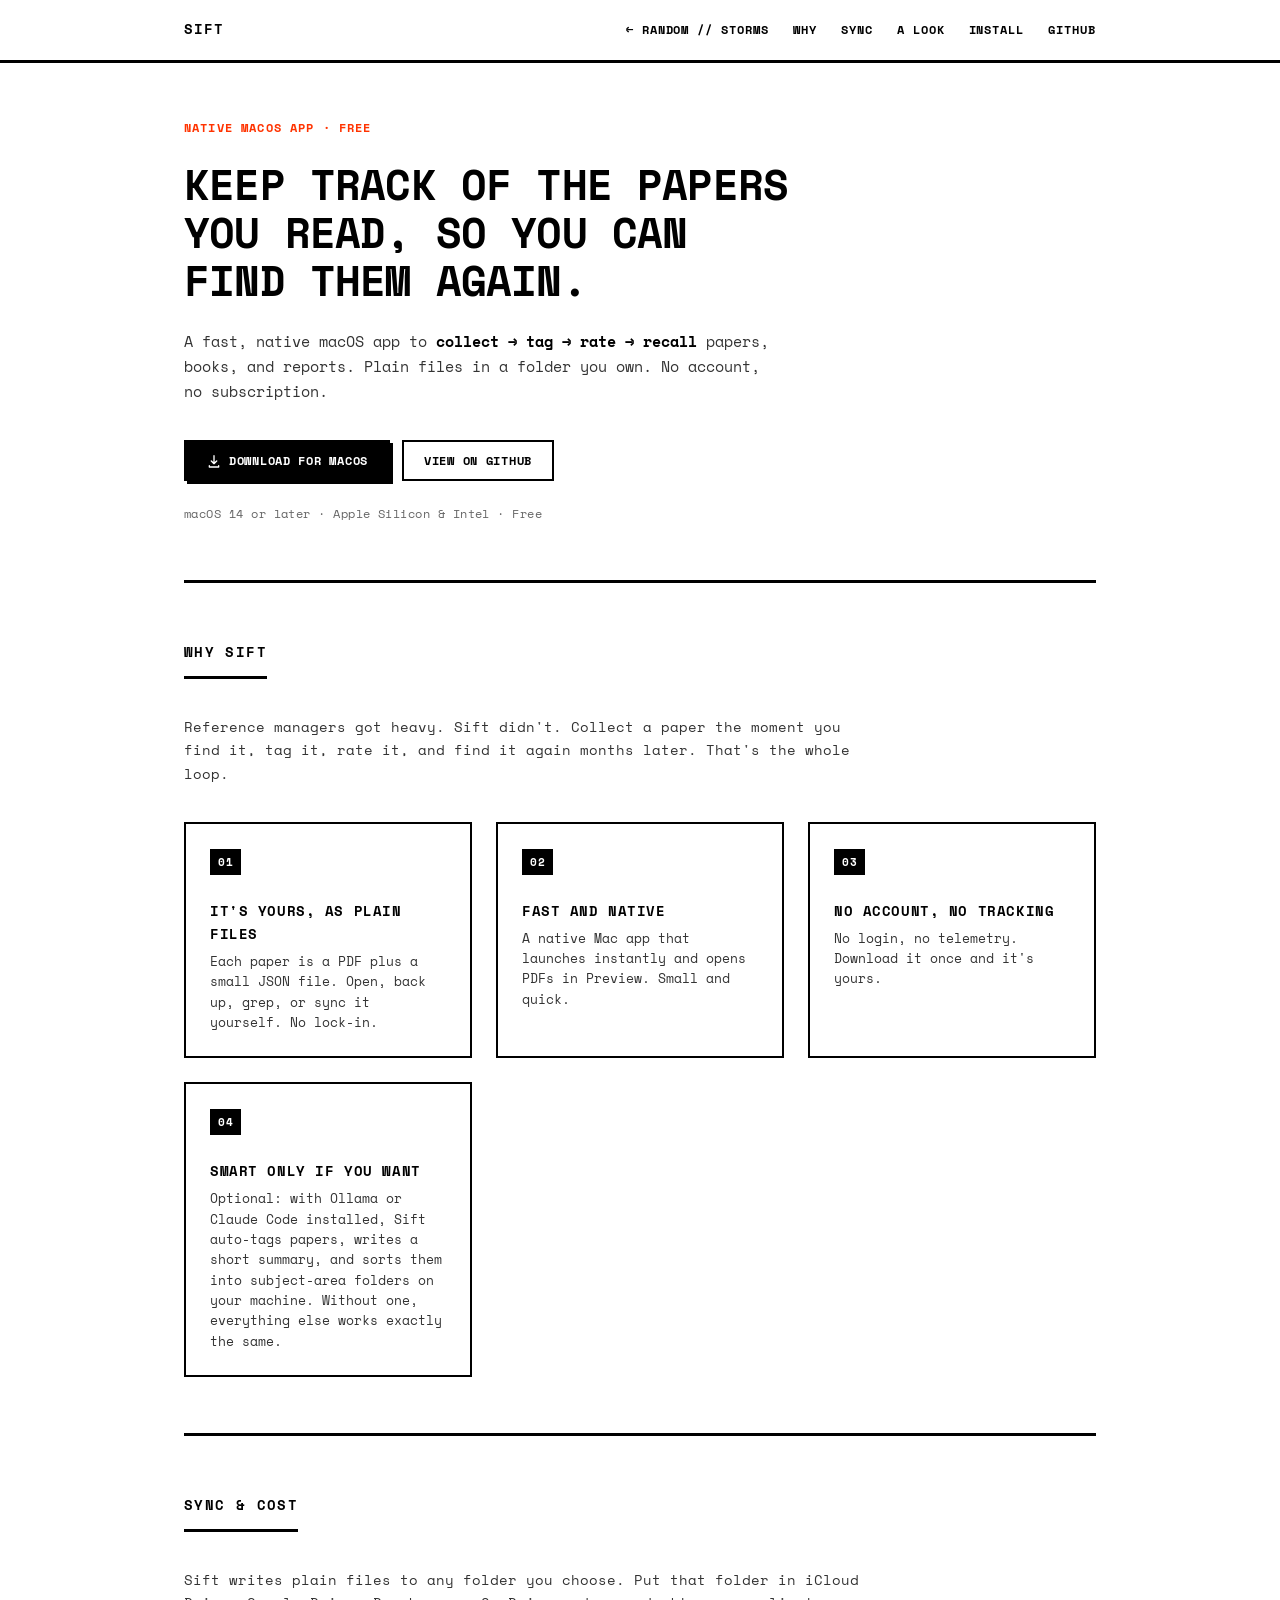
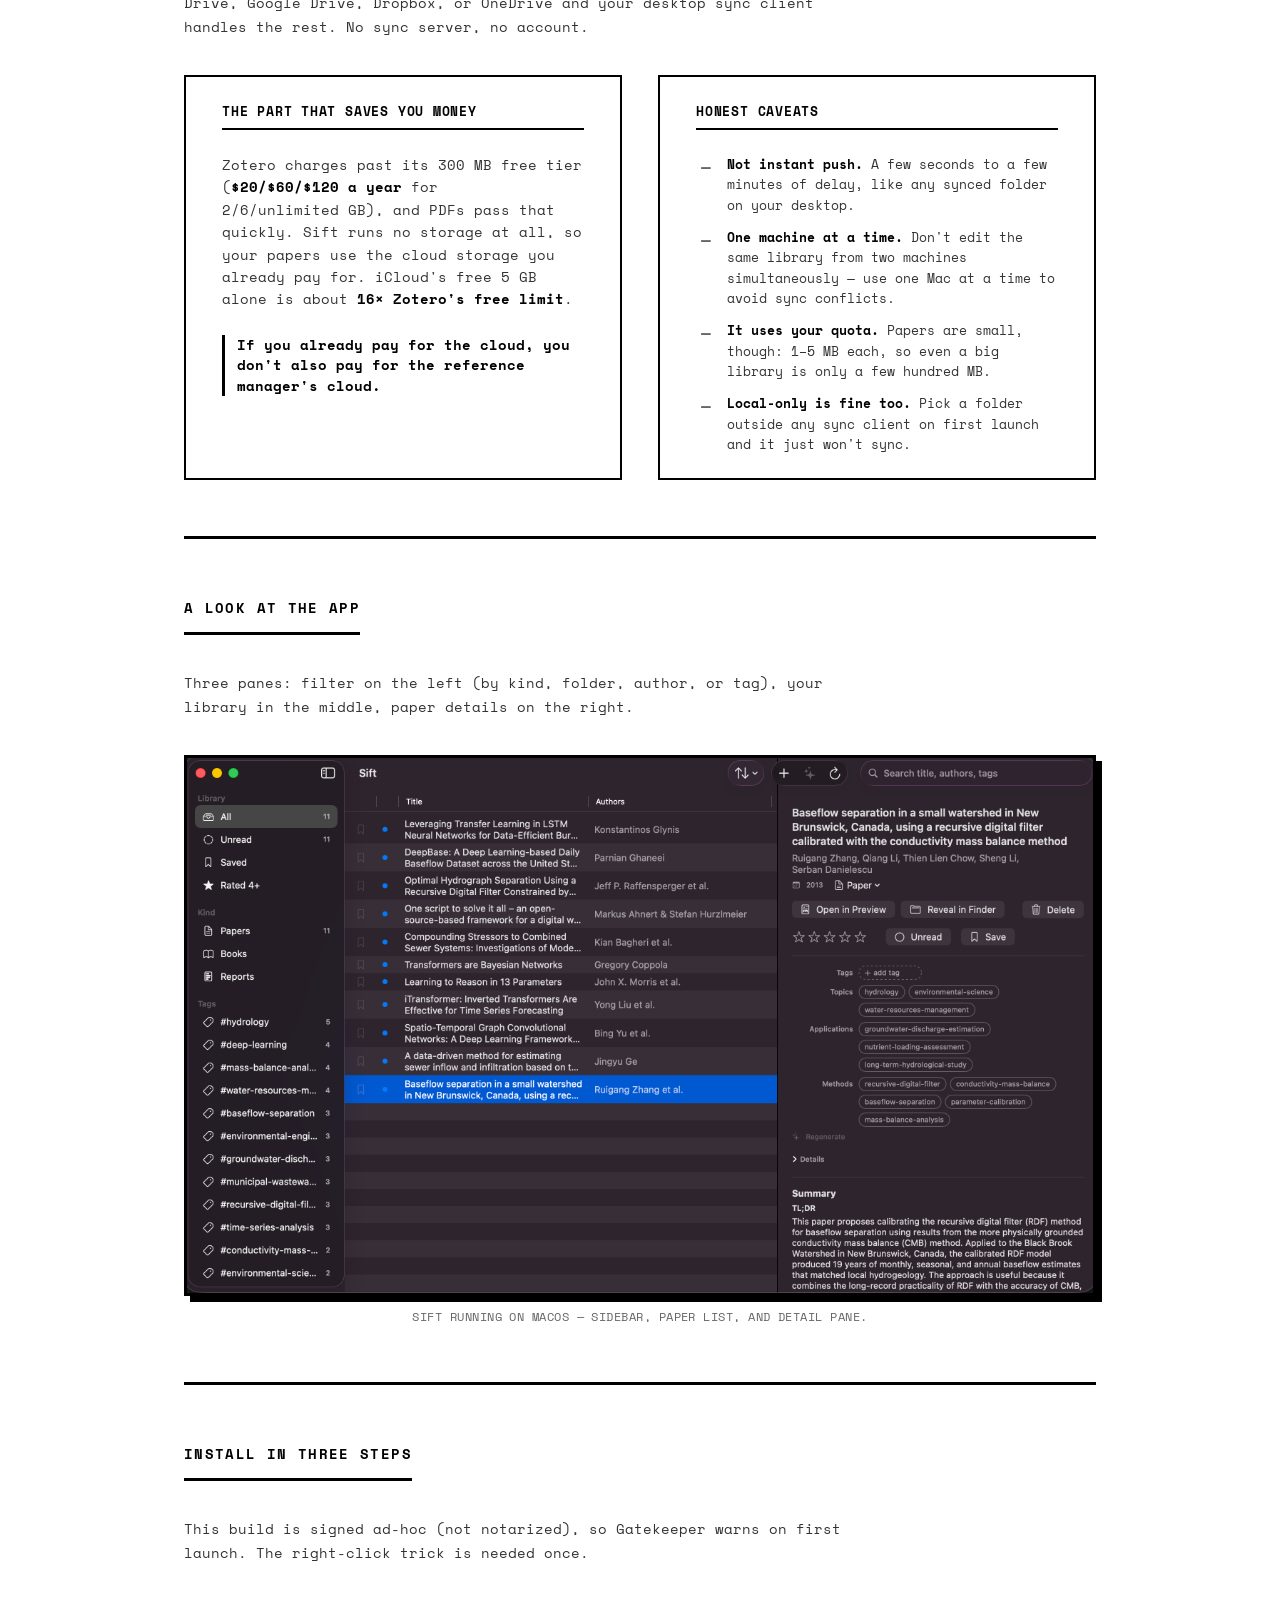
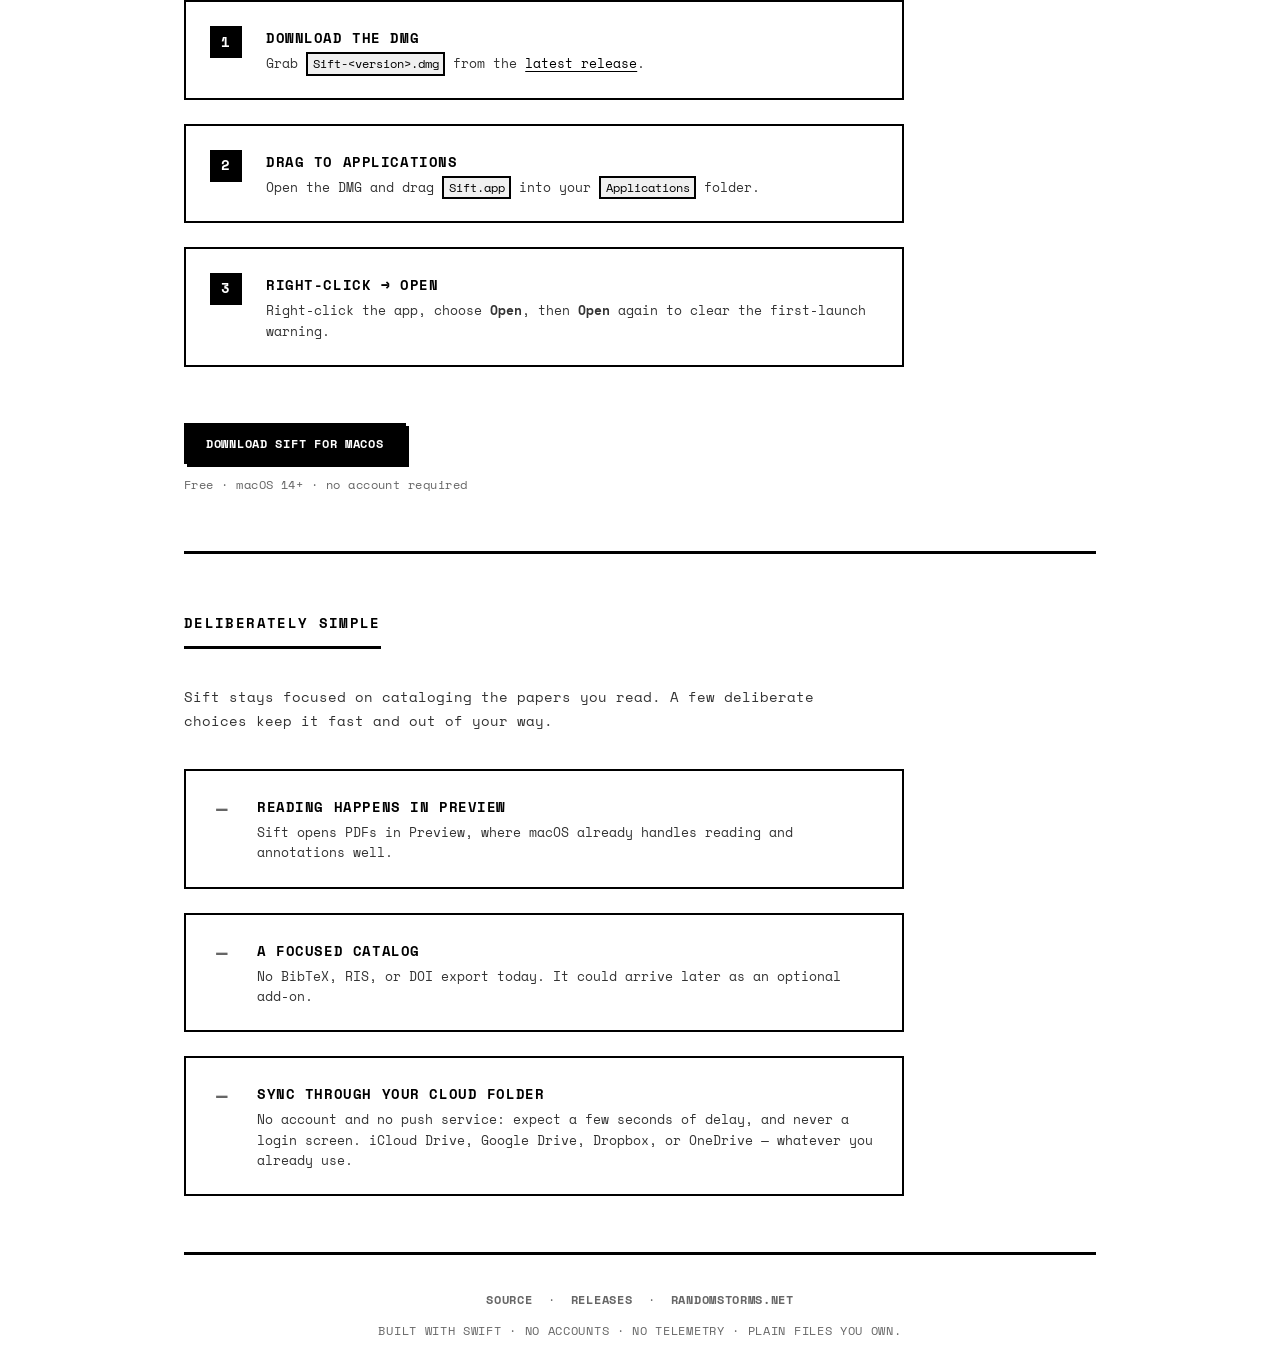
==== commit 294bc010: "Docs: README + landing page catch up to 0.4.x README "Using it" now covers double-click open, the ne" ====
--- a/docs/index.html
+++ b/docs/index.html
@@ -90,7 +90,7 @@
           <li class="card">
             <div class="card-glyph" aria-hidden="true">04</div>
             <h3>Smart only if you want</h3>
-            <p>Optional: with a local AI tool like Ollama or Claude Code installed, Sift auto-tags and summarizes papers on your machine. Without one, everything else works exactly the same.</p>
+            <p>Optional: with Ollama or Claude Code installed, Sift auto-tags papers, writes a short summary, and sorts them into subject-area folders on your machine. Without one, everything else works exactly the same.</p>
           </li>
         </ul>
       </section>
@@ -153,7 +153,7 @@
       <!-- ============ A LOOK AT THE APP ============ -->
       <section id="look" class="section" aria-labelledby="look-h">
         <h2 id="look-h" class="section-title">A Look at the App</h2>
-        <p class="section-lede">Three panes: filter on the left, your library in the middle, the paper's details on the right.</p>
+        <p class="section-lede">Three panes: filter on the left (by kind, folder, author, or tag), your library in the middle, paper details on the right.</p>
 
         <figure class="shot-wrap">
           <img
